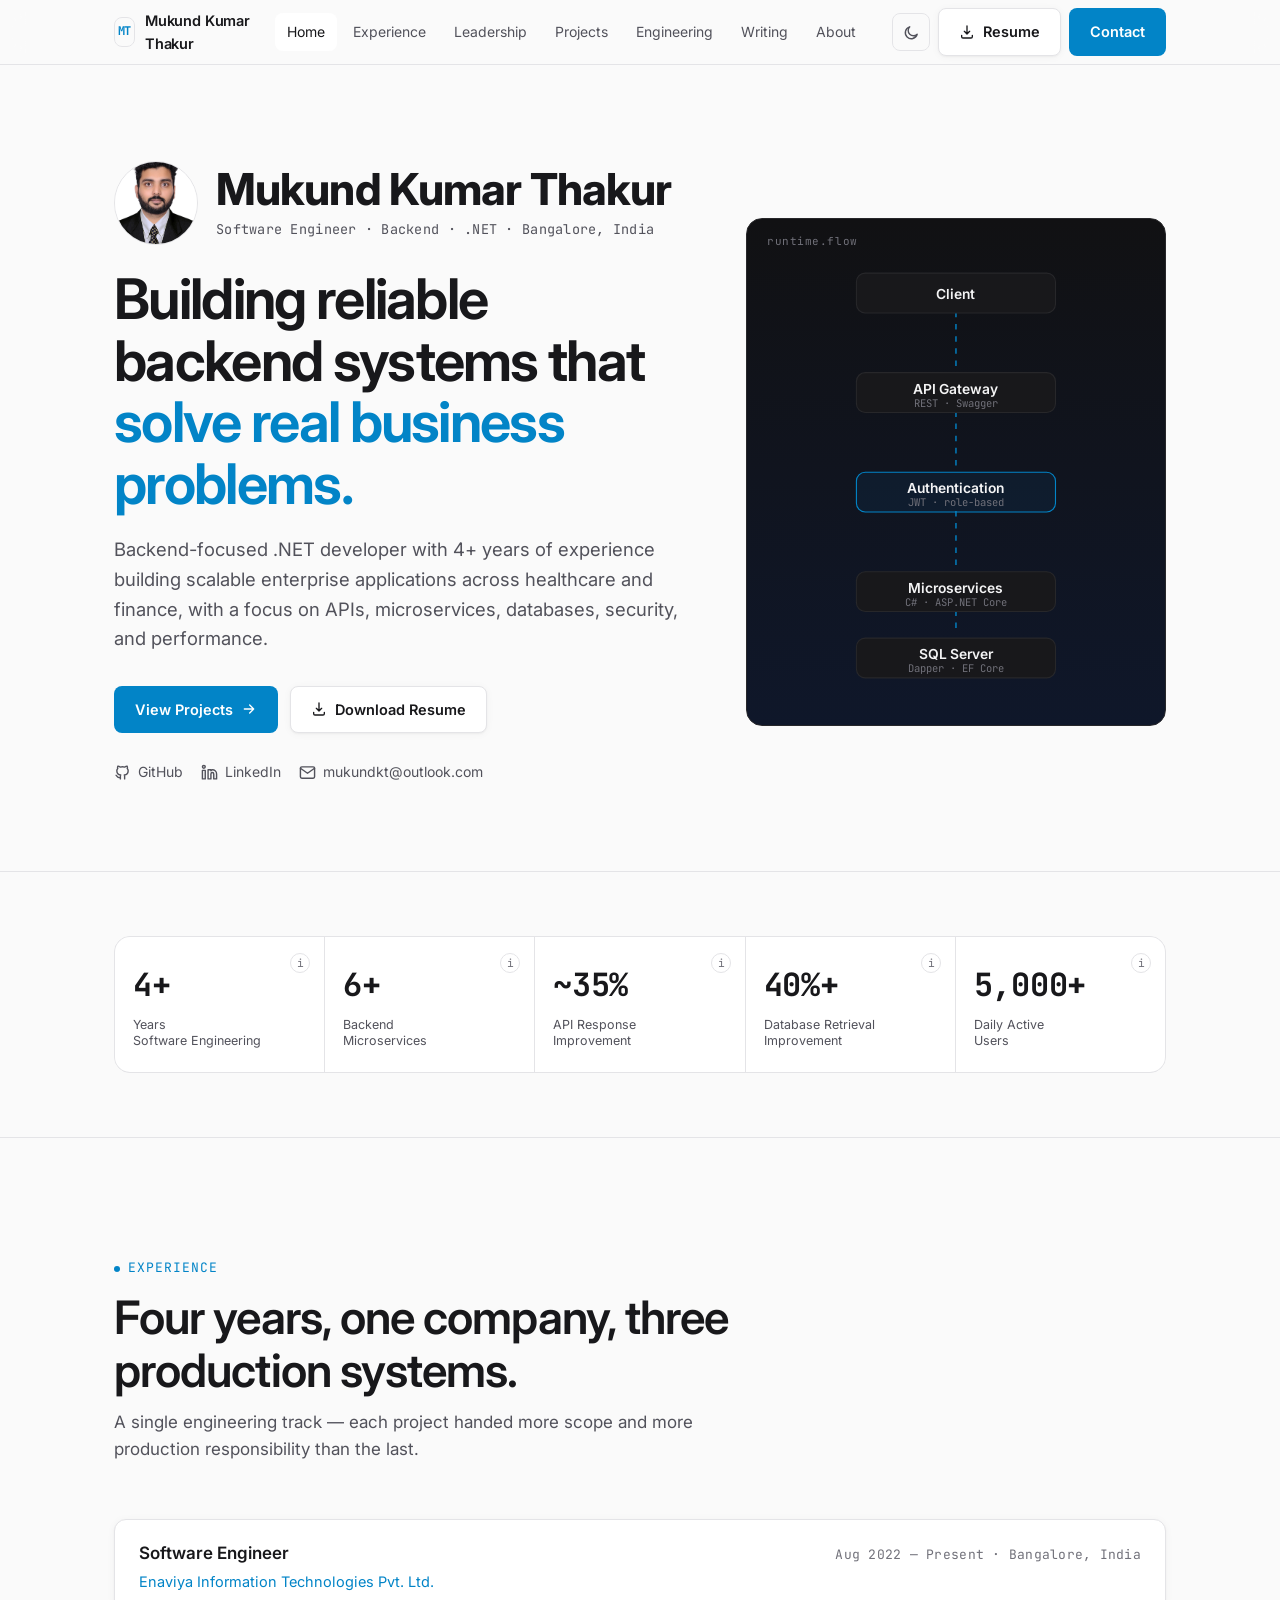
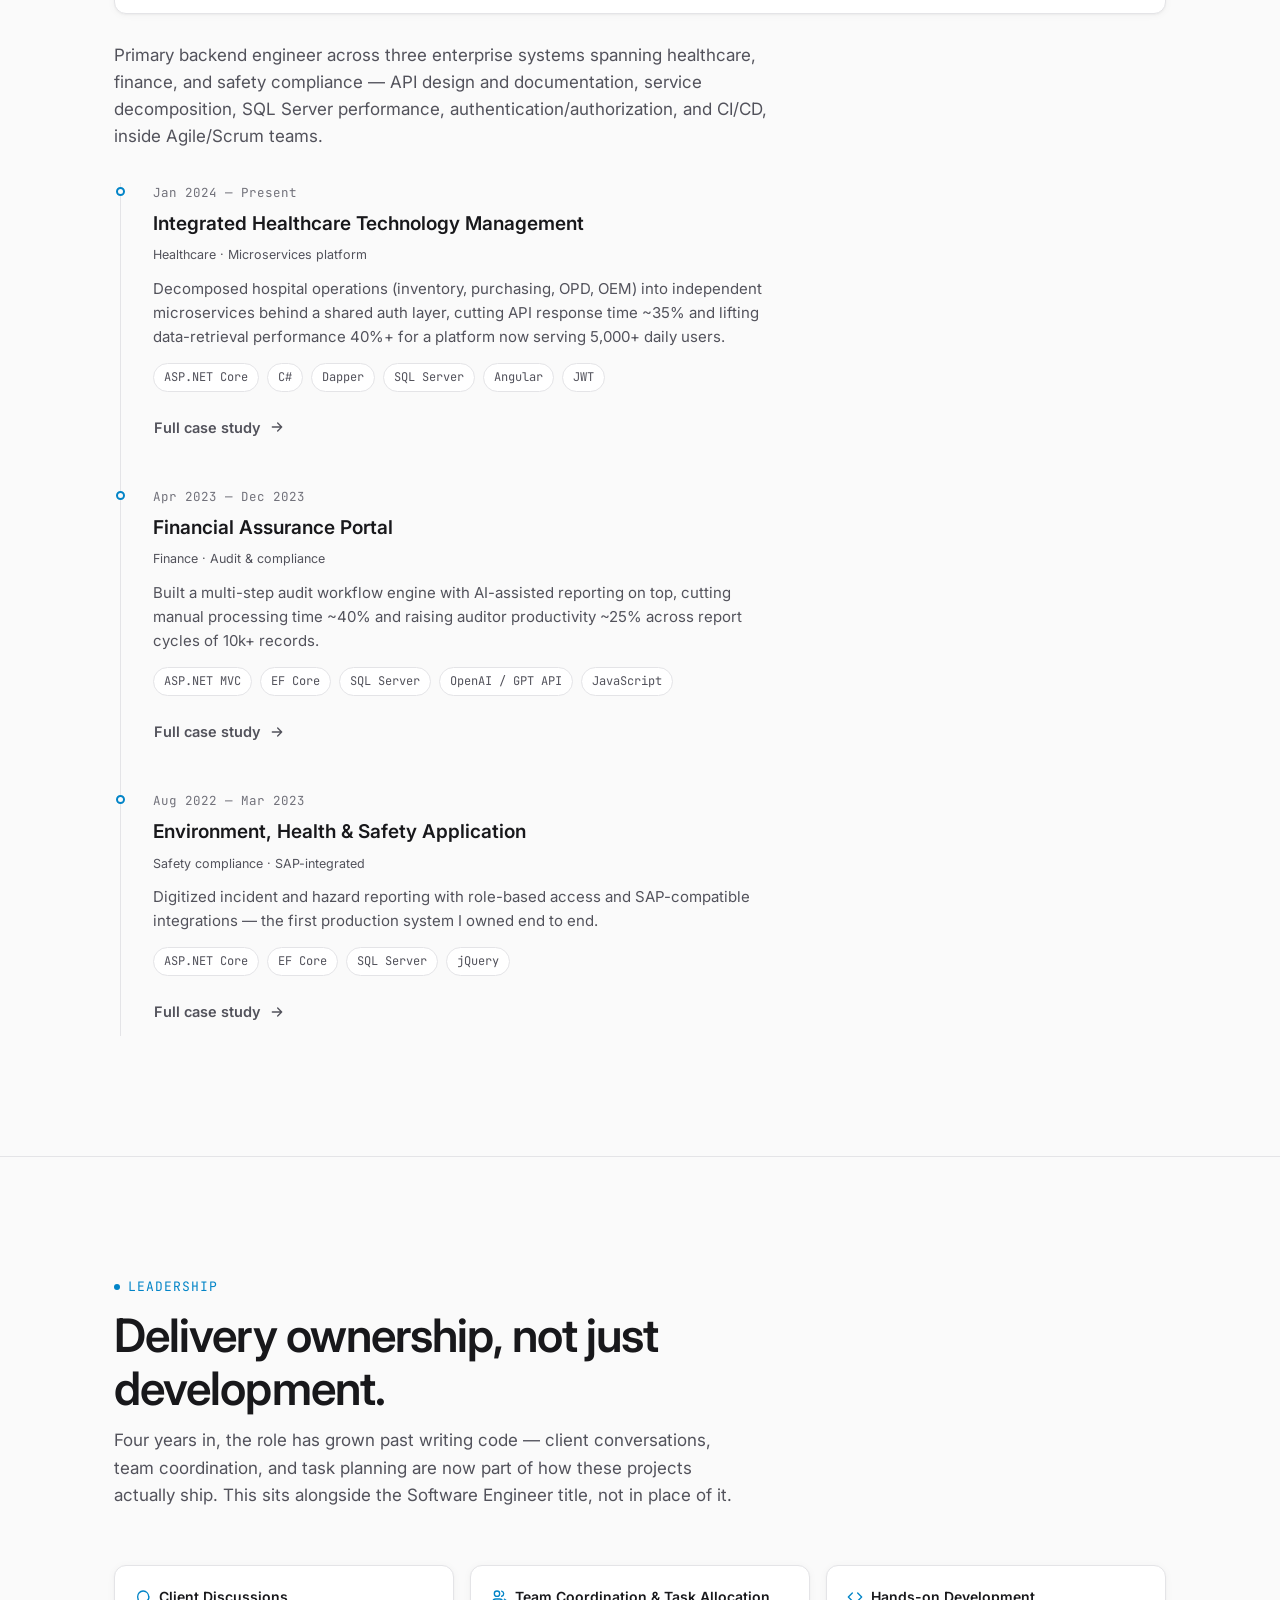
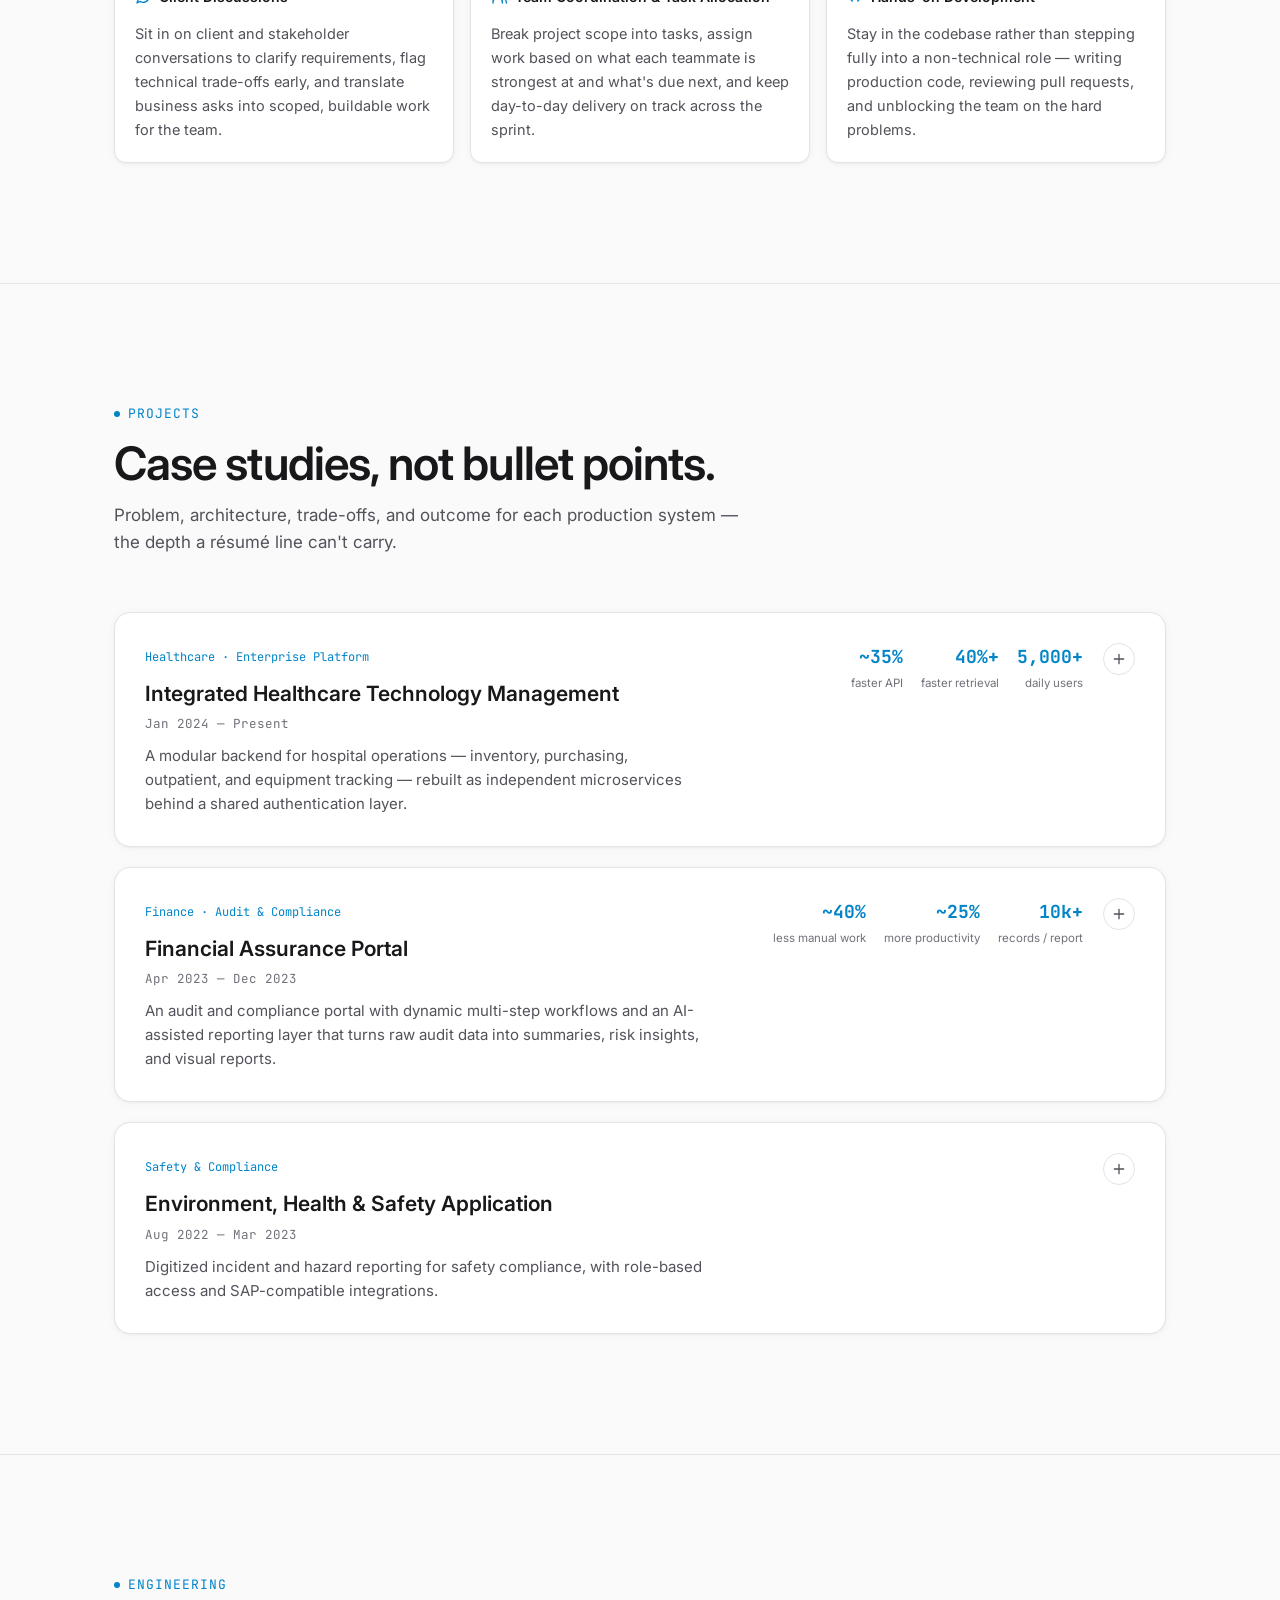
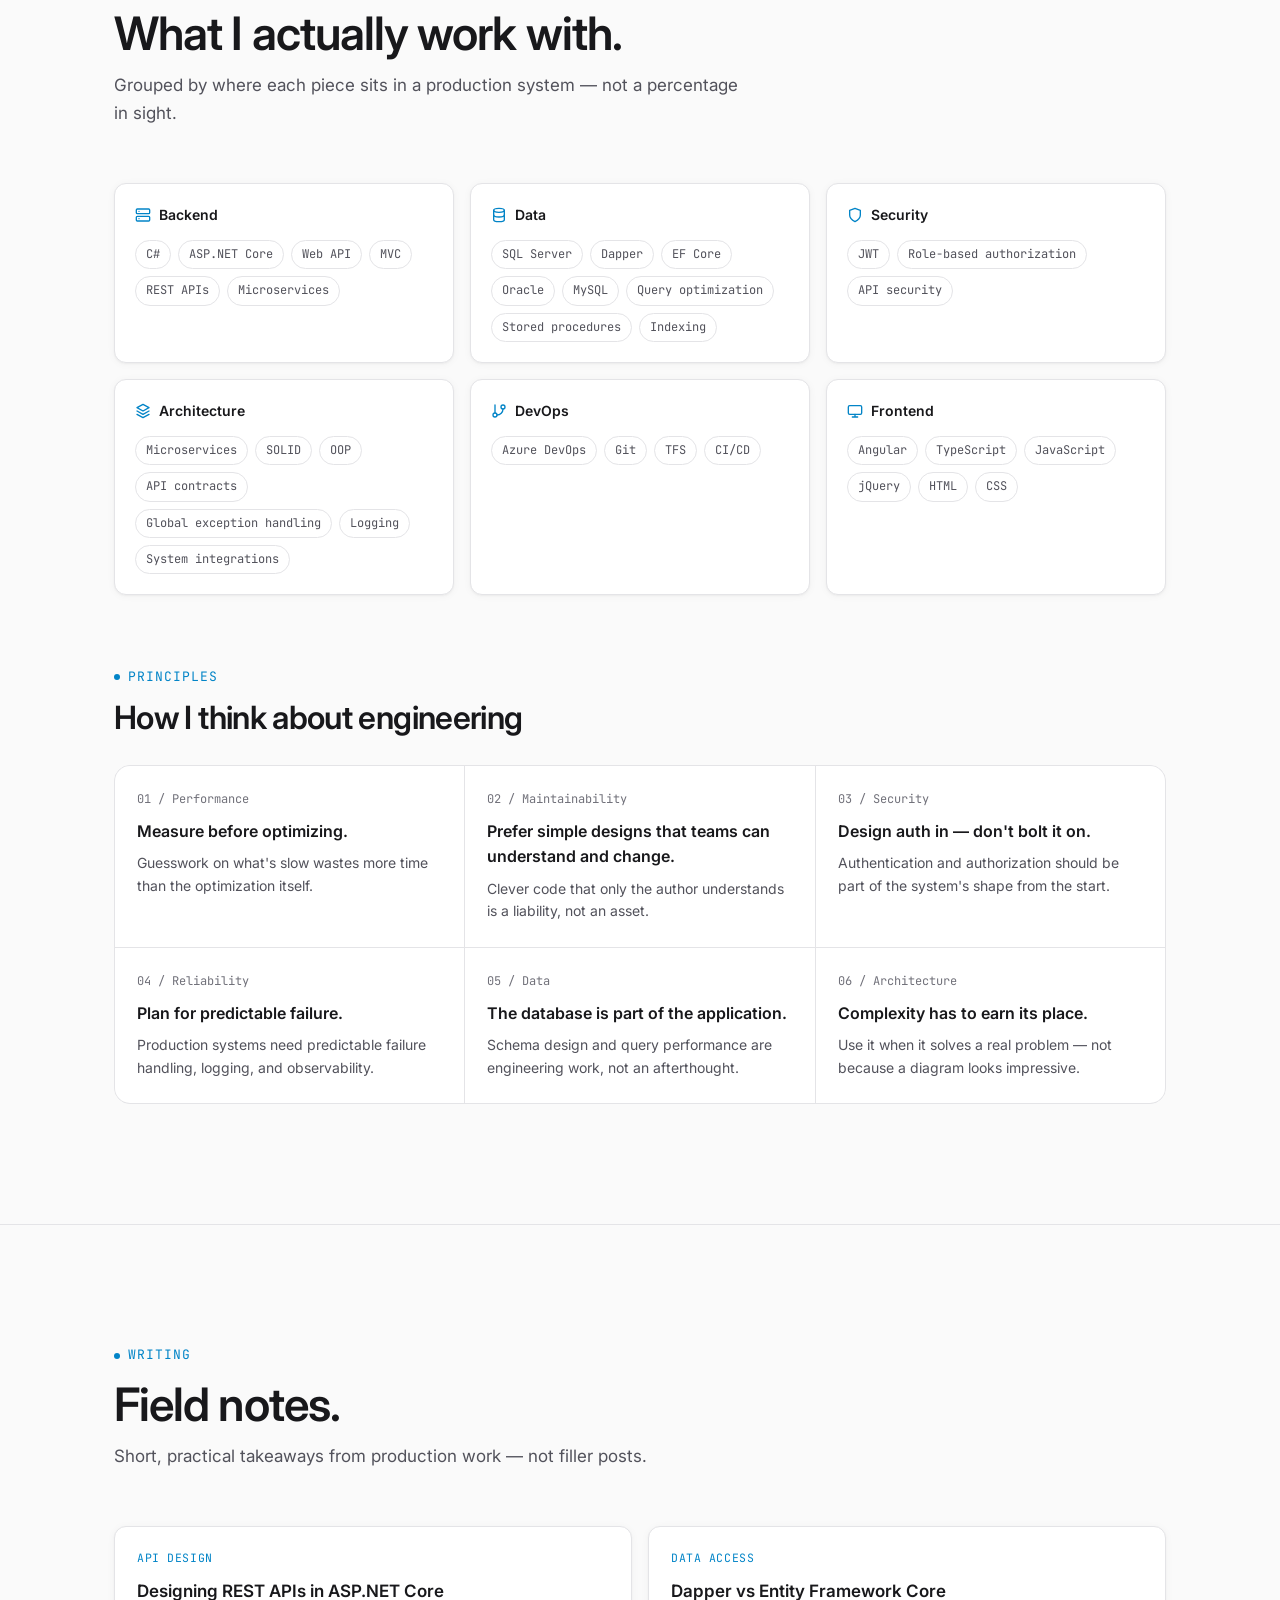
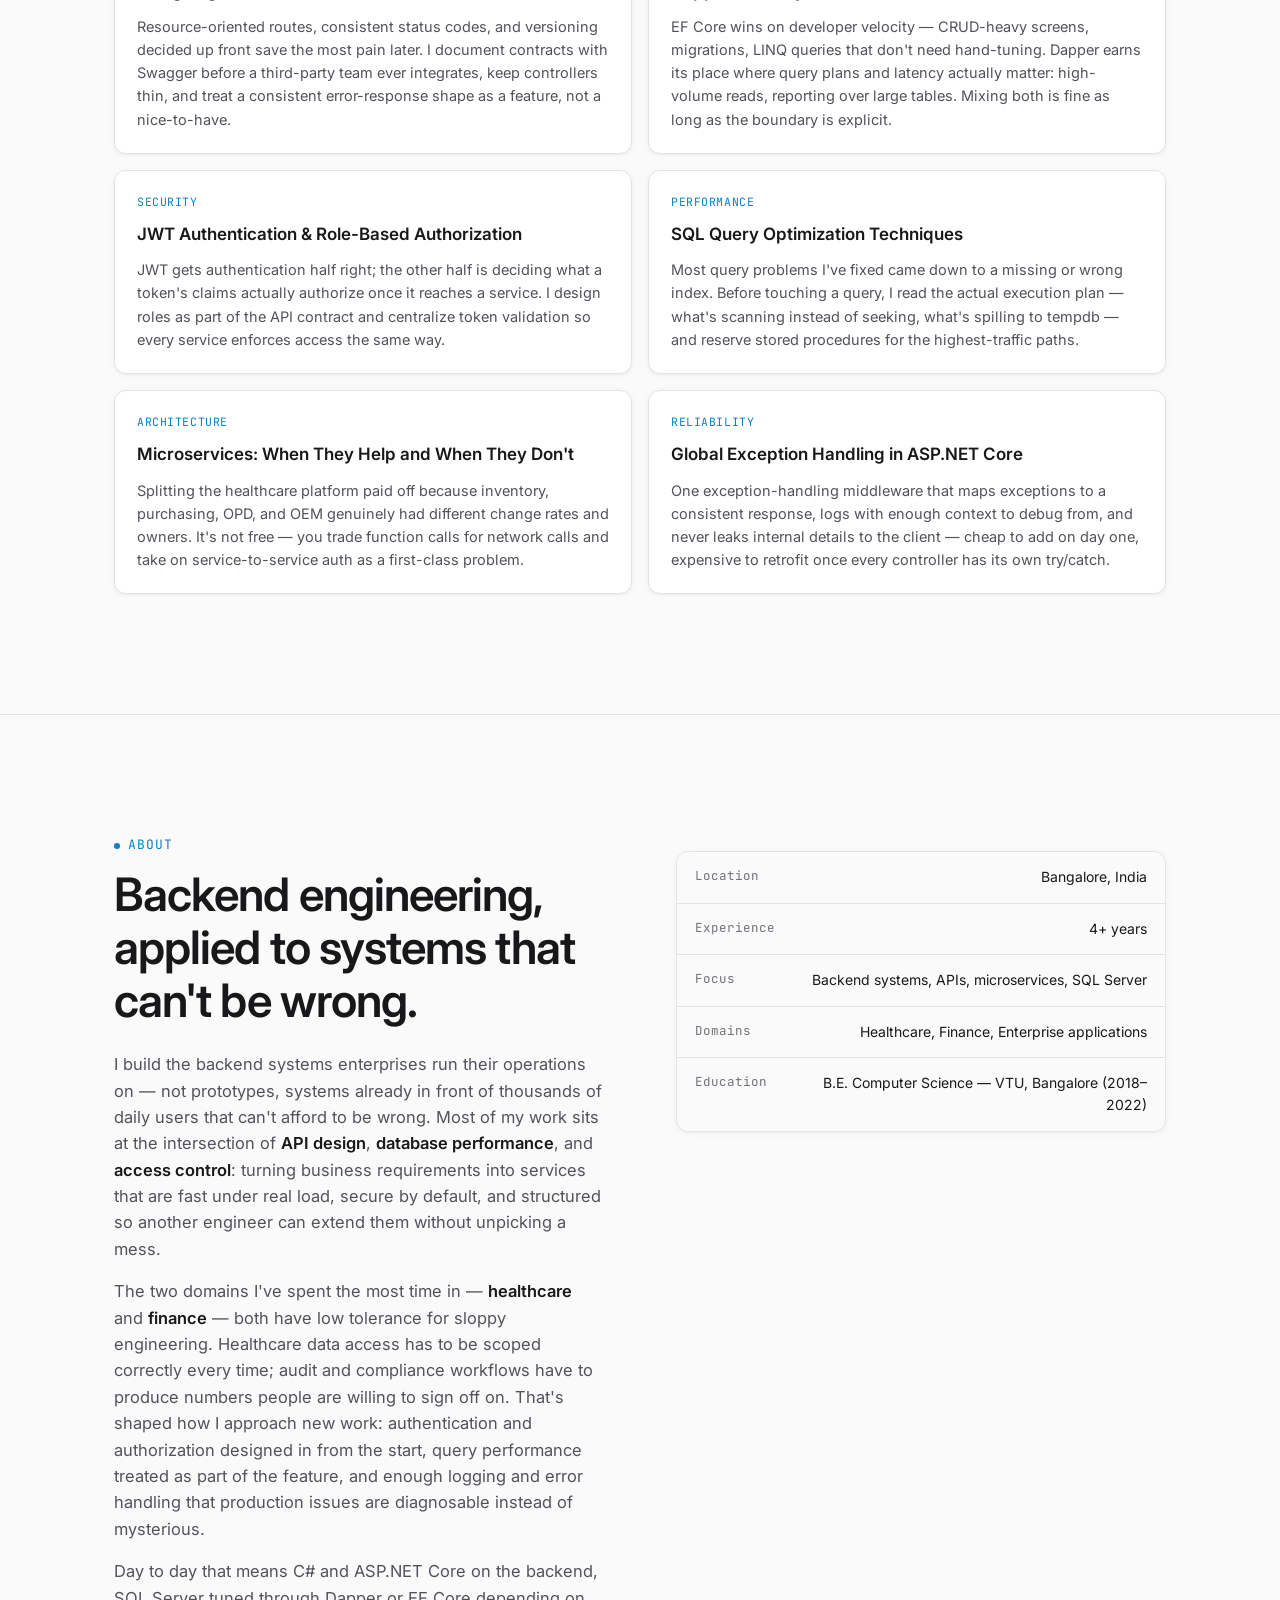
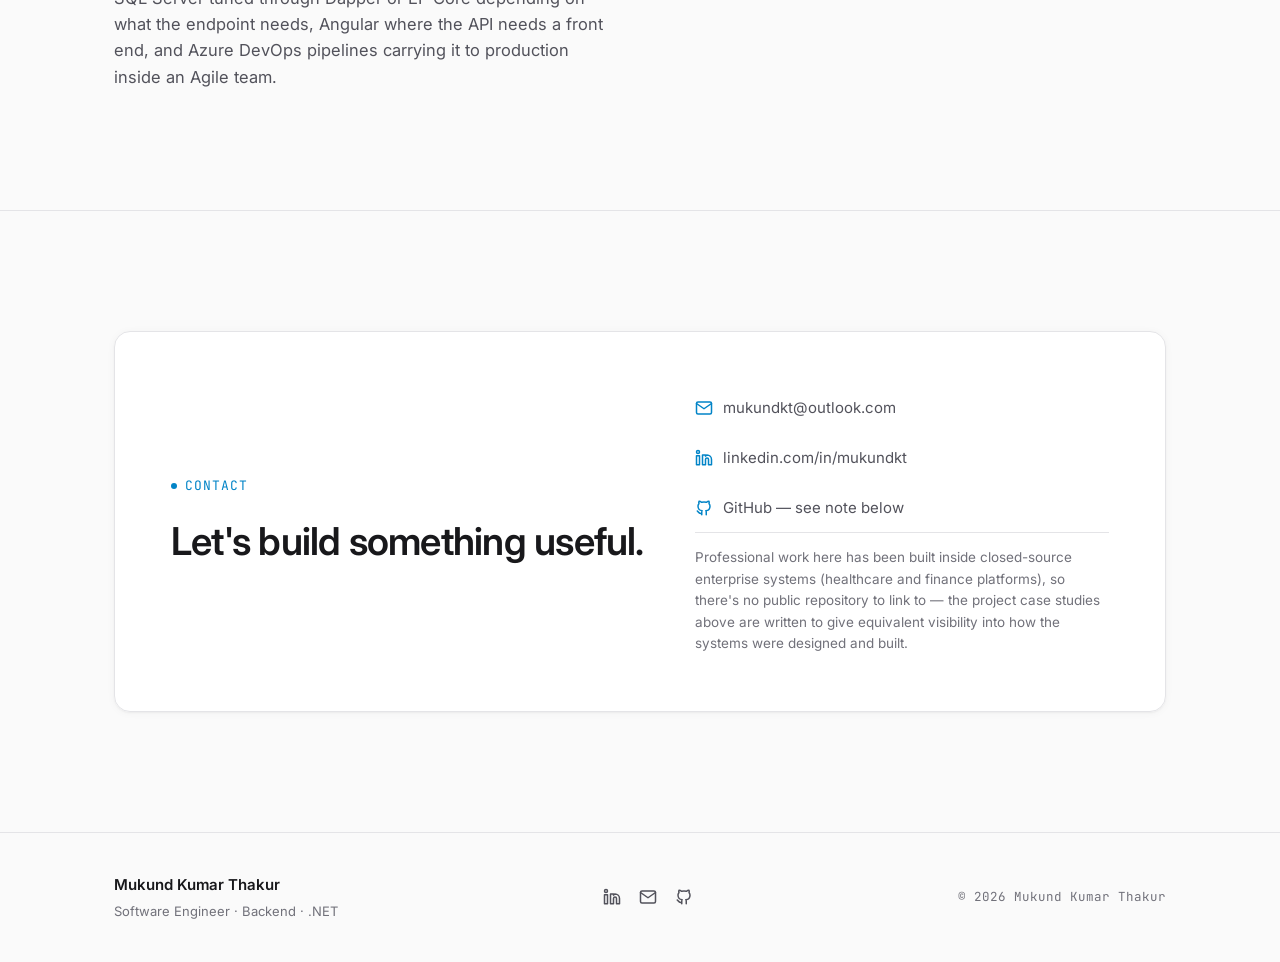
==== public/index.html @ 0037ad1d "Initial commit: Mukund Kumar Thakur portfolio site Single-page static site (Midnight Engineering dar" ====
<!doctype html>
<html lang="en">
<head>
<meta charset="UTF-8">
<meta name="viewport" content="width=device-width, initial-scale=1">
<script>
  (function () {
    try {
      var stored = localStorage.getItem('theme');
      var theme = stored || 'light';
      document.documentElement.setAttribute('data-theme', theme);
    } catch (e) {}
  })();
</script>
<title>Mukund Kumar Thakur | Software Engineer</title>
<meta name="description" content="Mukund Kumar Thakur — Software Engineer specializing in .NET, C#, ASP.NET Core, and microservices. 4+ years building backend systems, REST APIs, and SQL Server-backed platforms for healthcare and finance.">
<meta name="author" content="Mukund Kumar Thakur">
<link rel="canonical" href="https://mukundkt.dev/">

<!-- Open Graph -->
<meta property="og:type" content="website">
<meta property="og:title" content="Mukund Kumar Thakur | Software Engineer">
<meta property="og:description" content="Backend-focused .NET developer with 4+ years of experience building scalable enterprise applications across healthcare and finance — APIs, microservices, databases, security, performance.">
<meta property="og:url" content="https://mukundkt.dev/">
<meta property="og:site_name" content="Mukund Kumar Thakur">
<meta property="og:image" content="https://mukundkt.dev/mukund-photo.jpg">

<!-- Twitter -->
<meta name="twitter:card" content="summary">
<meta name="twitter:title" content="Mukund Kumar Thakur | Software Engineer">
<meta name="twitter:description" content="Backend-focused .NET developer — APIs, microservices, SQL Server, security, and performance for healthcare and finance platforms.">
<meta name="twitter:image" content="https://mukundkt.dev/mukund-photo.jpg">

<link rel="icon" type="image/svg+xml" href="favicon.svg">
<meta name="theme-color" content="#FAFAFA">

<link rel="preconnect" href="https://fonts.googleapis.com">
<link rel="preconnect" href="https://fonts.gstatic.com" crossorigin>
<link href="https://fonts.googleapis.com/css2?family=Inter:wght@400;500;600;650;700&family=JetBrains+Mono:wght@400;500;600;700&display=swap" rel="stylesheet">
<link rel="stylesheet" href="styles.css">
<noscript><style>.reveal { opacity: 1 !important; transform: none !important; }</style></noscript>

<script type="application/ld+json">
{
  "@context": "https://schema.org",
  "@type": "Person",
  "name": "Mukund Kumar Thakur",
  "jobTitle": "Software Engineer",
  "url": "https://mukundkt.dev/",
  "email": "mailto:mukundkt@outlook.com",
  "address": { "@type": "PostalAddress", "addressLocality": "Bangalore", "addressCountry": "IN" },
  "sameAs": ["https://www.linkedin.com/in/mukundkt/"],
  "knowsAbout": ["C#", "ASP.NET Core", "Microservices", "REST APIs", "SQL Server", "Angular"]
}
</script>
</head>
<body>

<a class="skip-link" href="#main">Skip to content</a>

<!-- Icon sprite -->
<svg width="0" height="0" style="position:absolute" aria-hidden="true">
  <defs>
    <symbol id="icon-mail" viewBox="0 0 24 24" fill="none" stroke="currentColor" stroke-width="2" stroke-linecap="round" stroke-linejoin="round">
      <rect x="2" y="4" width="20" height="16" rx="2"/><path d="m22 6-10 7L2 6"/>
    </symbol>
    <symbol id="icon-linkedin" viewBox="0 0 24 24" fill="none" stroke="currentColor" stroke-width="2" stroke-linecap="round" stroke-linejoin="round">
      <path d="M16 8a6 6 0 0 1 6 6v7h-4v-7a2 2 0 0 0-4 0v7h-4V8h4v1.5A5.98 5.98 0 0 1 16 8Z"/>
      <rect x="2" y="9" width="4" height="12"/><circle cx="4" cy="4" r="2"/>
    </symbol>
    <symbol id="icon-github" viewBox="0 0 24 24" fill="none" stroke="currentColor" stroke-width="2" stroke-linecap="round" stroke-linejoin="round">
      <path d="M9 19c-4.3 1.4-4.3-2.5-6-3m12 5v-3.5c0-1 .1-1.4-.5-2 2.8-.3 5.5-1.4 5.5-6a4.6 4.6 0 0 0-1.3-3.2 4.2 4.2 0 0 0-.1-3.2s-1.1-.3-3.5 1.3a12.3 12.3 0 0 0-6.2 0C6.5 2.8 5.4 3.1 5.4 3.1a4.2 4.2 0 0 0-.1 3.2A4.6 4.6 0 0 0 4 9.5c0 4.6 2.7 5.7 5.5 6-.6.6-.6 1.2-.5 2V21"/>
    </symbol>
    <symbol id="icon-download" viewBox="0 0 24 24" fill="none" stroke="currentColor" stroke-width="2" stroke-linecap="round" stroke-linejoin="round">
      <path d="M12 3v12m0 0 4-4m-4 4-4-4M4 17v2a2 2 0 0 0 2 2h12a2 2 0 0 0 2-2v-2"/>
    </symbol>
    <symbol id="icon-arrow-right" viewBox="0 0 24 24" fill="none" stroke="currentColor" stroke-width="2" stroke-linecap="round" stroke-linejoin="round">
      <path d="M5 12h14m-6-6 6 6-6 6"/>
    </symbol>
    <symbol id="icon-menu" viewBox="0 0 24 24" fill="none" stroke="currentColor" stroke-width="2" stroke-linecap="round" stroke-linejoin="round">
      <path d="M4 7h16M4 12h16M4 17h16"/>
    </symbol>
    <symbol id="icon-close" viewBox="0 0 24 24" fill="none" stroke="currentColor" stroke-width="2" stroke-linecap="round" stroke-linejoin="round">
      <path d="M18 6 6 18M6 6l12 12"/>
    </symbol>
    <symbol id="icon-plus" viewBox="0 0 24 24" fill="none" stroke="currentColor" stroke-width="2" stroke-linecap="round" stroke-linejoin="round">
      <path d="M12 5v14M5 12h14"/>
    </symbol>
    <symbol id="icon-server" viewBox="0 0 24 24" fill="none" stroke="currentColor" stroke-width="2" stroke-linecap="round" stroke-linejoin="round">
      <rect x="2" y="3" width="20" height="7" rx="1.5"/><rect x="2" y="14" width="20" height="7" rx="1.5"/>
      <path d="M6 6.5h.01M6 17.5h.01"/>
    </symbol>
    <symbol id="icon-database" viewBox="0 0 24 24" fill="none" stroke="currentColor" stroke-width="2" stroke-linecap="round" stroke-linejoin="round">
      <ellipse cx="12" cy="5" rx="8" ry="3"/><path d="M4 5v14c0 1.7 3.6 3 8 3s8-1.3 8-3V5"/><path d="M4 12c0 1.7 3.6 3 8 3s8-1.3 8-3"/>
    </symbol>
    <symbol id="icon-shield" viewBox="0 0 24 24" fill="none" stroke="currentColor" stroke-width="2" stroke-linecap="round" stroke-linejoin="round">
      <path d="M12 22s8-4 8-10V5l-8-3-8 3v7c0 6 8 10 8 10Z"/>
    </symbol>
    <symbol id="icon-layers" viewBox="0 0 24 24" fill="none" stroke="currentColor" stroke-width="2" stroke-linecap="round" stroke-linejoin="round">
      <path d="m12 2 9 5-9 5-9-5 9-5Z"/><path d="m3 12 9 5 9-5"/><path d="m3 17 9 5 9-5"/>
    </symbol>
    <symbol id="icon-git-branch" viewBox="0 0 24 24" fill="none" stroke="currentColor" stroke-width="2" stroke-linecap="round" stroke-linejoin="round">
      <line x1="6" y1="3" x2="6" y2="15"/><circle cx="18" cy="6" r="3"/><circle cx="6" cy="18" r="3"/>
      <path d="M18 9a9 9 0 0 1-9 9"/>
    </symbol>
    <symbol id="icon-monitor" viewBox="0 0 24 24" fill="none" stroke="currentColor" stroke-width="2" stroke-linecap="round" stroke-linejoin="round">
      <rect x="2" y="4" width="20" height="13" rx="2"/><path d="M8 21h8M12 17v4"/>
    </symbol>
    <symbol id="icon-users" viewBox="0 0 24 24" fill="none" stroke="currentColor" stroke-width="2" stroke-linecap="round" stroke-linejoin="round">
      <path d="M17 21v-2a4 4 0 0 0-4-4H7a4 4 0 0 0-4 4v2"/><circle cx="9" cy="7" r="4"/>
      <path d="M23 21v-2a4 4 0 0 0-3-3.87M16 3.13a4 4 0 0 1 0 7.75"/>
    </symbol>
    <symbol id="icon-message" viewBox="0 0 24 24" fill="none" stroke="currentColor" stroke-width="2" stroke-linecap="round" stroke-linejoin="round">
      <path d="M21 11.5a8.38 8.38 0 0 1-4.5 7.4 8.5 8.5 0 0 1-8.9-.3L3 21l1.9-5.7a8.38 8.38 0 0 1-.9-3.8 8.5 8.5 0 0 1 8-8.5h.5a8.48 8.48 0 0 1 8 8v.5Z"/>
    </symbol>
    <symbol id="icon-code" viewBox="0 0 24 24" fill="none" stroke="currentColor" stroke-width="2" stroke-linecap="round" stroke-linejoin="round">
      <polyline points="16 18 22 12 16 6"/><polyline points="8 6 2 12 8 18"/>
    </symbol>
    <symbol id="icon-sun" viewBox="0 0 24 24" fill="none" stroke="currentColor" stroke-width="2" stroke-linecap="round" stroke-linejoin="round">
      <circle cx="12" cy="12" r="4"/>
      <path d="M12 2v2M12 20v2M4.93 4.93l1.41 1.41M17.66 17.66l1.41 1.41M2 12h2M20 12h2M4.93 19.07l1.41-1.41M17.66 6.34l1.41-1.41"/>
    </symbol>
    <symbol id="icon-moon" viewBox="0 0 24 24" fill="none" stroke="currentColor" stroke-width="2" stroke-linecap="round" stroke-linejoin="round">
      <path d="M20 14.5A8.5 8.5 0 1 1 9.5 4a7 7 0 0 0 10.5 10.5Z"/>
    </symbol>
  </defs>
</svg>

<header class="nav">
  <div class="nav-inner">
    <a class="brand" href="#home" aria-label="Mukund Kumar Thakur — home">
      <span class="brand-mark" aria-hidden="true">MT</span>
      <span class="brand-name">Mukund Kumar Thakur</span>
    </a>
    <nav class="nav-links" aria-label="Primary">
      <a href="#home">Home</a>
      <a href="#experience">Experience</a>
      <a href="#leadership">Leadership</a>
      <a href="#projects">Projects</a>
      <a href="#engineering">Engineering</a>
      <a href="#writing">Writing</a>
      <a href="#about">About</a>
    </nav>
    <div class="nav-right">
      <button class="theme-toggle" id="theme-toggle" aria-label="Switch to light theme">
        <svg width="17" height="17" aria-hidden="true" class="icon-sun"><use href="#icon-sun"/></svg>
        <svg width="17" height="17" aria-hidden="true" class="icon-moon"><use href="#icon-moon"/></svg>
      </button>
      <a class="btn btn-secondary" href="Mukund_Kumar_Thakur_Resume.pdf" download>
        <svg width="16" height="16" aria-hidden="true"><use href="#icon-download"/></svg>
        <span>Resume</span>
      </a>
      <a class="btn btn-primary" href="#contact">
        <span>Contact</span>
      </a>
      <button class="nav-toggle" id="nav-toggle" aria-label="Open menu" aria-expanded="false" aria-controls="mobile-menu">
        <svg width="20" height="20" aria-hidden="true"><use href="#icon-menu"/></svg>
      </button>
    </div>
  </div>
</header>

<div class="mobile-menu" id="mobile-menu">
  <ul>
    <li><a href="#home">Home</a></li>
    <li><a href="#experience">Experience</a></li>
    <li><a href="#leadership">Leadership</a></li>
    <li><a href="#projects">Projects</a></li>
    <li><a href="#engineering">Engineering</a></li>
    <li><a href="#writing">Writing</a></li>
    <li><a href="#about">About</a></li>
    <li><a href="#contact">Contact</a></li>
  </ul>
  <div class="nav-right">
    <button class="theme-toggle theme-toggle-mobile" id="theme-toggle-mobile" aria-label="Switch to light theme">
      <svg width="17" height="17" aria-hidden="true" class="icon-sun"><use href="#icon-sun"/></svg>
      <svg width="17" height="17" aria-hidden="true" class="icon-moon"><use href="#icon-moon"/></svg>
      <span class="theme-toggle-label">Light mode</span>
    </button>
    <a class="btn btn-secondary" href="Mukund_Kumar_Thakur_Resume.pdf" download>
      <svg width="16" height="16" aria-hidden="true"><use href="#icon-download"/></svg>
      <span>Download Resume</span>
    </a>
  </div>
</div>

<main id="main">

  <!-- ============================= HOME / HERO ============================= -->
  <section id="home" class="hero" aria-labelledby="hero-heading">
    <div class="container hero-grid">
      <div class="hero-copy reveal">
        <div class="hero-identity">
          <img class="hero-avatar" src="mukund-photo.jpg" alt="Portrait of Mukund Kumar Thakur" width="84" height="84">
          <div>
            <p class="hero-name">Mukund Kumar Thakur</p>
            <p class="hero-role text-mono">Software Engineer · Backend · .NET · Bangalore, India</p>
          </div>
        </div>
        <h1 id="hero-heading">Building reliable backend systems that <span class="accent-text">solve real business problems.</span></h1>
        <p class="hero-sub">Backend-focused .NET developer with 4+ years of experience building scalable enterprise applications across healthcare and finance, with a focus on APIs, microservices, databases, security, and performance.</p>
        <div class="hero-cta">
          <a class="btn btn-primary" href="#projects">
            <span>View Projects</span>
            <svg width="16" height="16" aria-hidden="true"><use href="#icon-arrow-right"/></svg>
          </a>
          <a class="btn btn-secondary" href="Mukund_Kumar_Thakur_Resume.pdf" download>
            <svg width="16" height="16" aria-hidden="true"><use href="#icon-download"/></svg>
            <span>Download Resume</span>
          </a>
        </div>
        <div class="hero-meta">
          <a href="#contact" title="Professional work is closed-source — see the Contact section">
            <svg aria-hidden="true"><use href="#icon-github"/></svg> GitHub
          </a>
          <a href="https://www.linkedin.com/in/mukundkt/" target="_blank" rel="noopener noreferrer">
            <svg aria-hidden="true"><use href="#icon-linkedin"/></svg> LinkedIn
          </a>
          <a href="mailto:mukundkt@outlook.com">
            <svg aria-hidden="true"><use href="#icon-mail"/></svg> mukundkt@outlook.com
          </a>
        </div>
      </div>

      <div class="hero-visual reveal">
        <svg class="diagram" viewBox="0 0 320 400" xmlns="http://www.w3.org/2000/svg" role="img" aria-label="Diagram: Client connects through an API Gateway, then Authentication, into Microservices, backed by SQL Server">
          <line class="flow-line animated" x1="160" y1="55" x2="160" y2="105"/>
          <line class="flow-line animated" x1="160" y1="145" x2="160" y2="195"/>
          <line class="flow-line animated" x1="160" y1="235" x2="160" y2="285"/>
          <line class="flow-line animated" x1="160" y1="325" x2="160" y2="345"/>

          <rect class="node-rect" x="70" y="20" width="180" height="36" rx="8"/>
          <text class="node-label" x="160" y="43">Client</text>

          <rect class="node-rect" x="70" y="110" width="180" height="36" rx="8"/>
          <text class="node-label" x="160" y="129">API Gateway</text>
          <text class="node-sublabel" x="160" y="141">REST · Swagger</text>

          <rect class="node-rect accent-node" x="70" y="200" width="180" height="36" rx="8"/>
          <text class="node-label" x="160" y="219">Authentication</text>
          <text class="node-sublabel" x="160" y="231">JWT · role-based</text>

          <rect class="node-rect" x="70" y="290" width="180" height="36" rx="8"/>
          <text class="node-label" x="160" y="309">Microservices</text>
          <text class="node-sublabel" x="160" y="321">C# · ASP.NET Core</text>

          <rect class="node-rect" x="70" y="350" width="180" height="36" rx="8"/>
          <text class="node-label" x="160" y="369">SQL Server</text>
          <text class="node-sublabel" x="160" y="381">Dapper · EF Core</text>
        </svg>
      </div>
    </div>
  </section>

  <!-- ============================= SNAPSHOT ============================= -->
  <section class="snapshot" aria-label="Engineering snapshot">
    <div class="container reveal">
      <div class="snapshot-grid">

        <div class="metric-card">
          <button class="metric-info-btn" aria-expanded="false" aria-controls="detail-years">i</button>
          <div class="metric-value">4+</div>
          <div class="metric-label">Years<br>Software Engineering</div>
          <div class="metric-detail" id="detail-years">Since August 2022 at Enaviya Information Technologies, across three production systems in healthcare, finance, and safety-compliance.</div>
        </div>

        <div class="metric-card">
          <button class="metric-info-btn" aria-expanded="false" aria-controls="detail-services">i</button>
          <div class="metric-value">6+</div>
          <div class="metric-label">Backend<br>Microservices</div>
          <div class="metric-detail" id="detail-services">Inventory, Purchase, OPD, OEM, and supporting services on the healthcare platform — built on ASP.NET Core and C#.</div>
        </div>

        <div class="metric-card">
          <button class="metric-info-btn" aria-expanded="false" aria-controls="detail-api">i</button>
          <div class="metric-value">~35%</div>
          <div class="metric-label">API Response<br>Improvement</div>
          <div class="metric-detail" id="detail-api">From SOLID-driven microservice decomposition on the healthcare platform's highest-traffic endpoints.</div>
        </div>

        <div class="metric-card">
          <button class="metric-info-btn" aria-expanded="false" aria-controls="detail-db">i</button>
          <div class="metric-value">40%+</div>
          <div class="metric-label">Database Retrieval<br>Improvement</div>
          <div class="metric-detail" id="detail-db">Query and stored-procedure optimization via Dapper on high-volume transactional tables.</div>
        </div>

        <div class="metric-card">
          <button class="metric-info-btn" aria-expanded="false" aria-controls="detail-dau">i</button>
          <div class="metric-value">5,000+</div>
          <div class="metric-label">Daily Active<br>Users</div>
          <div class="metric-detail" id="detail-dau">Clinical and administrative users on the healthcare platform's Angular front end.</div>
        </div>

      </div>
    </div>
  </section>

  <!-- ============================= EXPERIENCE ============================= -->
  <section id="experience" aria-labelledby="experience-heading">
    <div class="container">
      <div class="section-head reveal">
        <p class="eyebrow">Experience</p>
        <h2 class="section-title" id="experience-heading">Four years, one company, three production systems.</h2>
        <p class="section-desc">A single engineering track — each project handed more scope and more production responsibility than the last.</p>
      </div>

      <div class="timeline-header reveal">
        <div>
          <div class="role">Software Engineer</div>
          <div class="company">Enaviya Information Technologies Pvt. Ltd.</div>
        </div>
        <div class="text-mono">Aug 2022 — Present · Bangalore, India</div>
      </div>

      <p class="section-desc reveal" style="margin-bottom:32px;">Primary backend engineer across three enterprise systems spanning healthcare, finance, and safety compliance — API design and documentation, service decomposition, SQL Server performance, authentication/authorization, and CI/CD, inside Agile/Scrum teams.</p>

      <div class="timeline">
        <div class="timeline-item reveal">
          <div class="timeline-period">Jan 2024 — Present</div>
          <h3>Integrated Healthcare Technology Management</h3>
          <span class="timeline-domain">Healthcare · Microservices platform</span>
          <p class="timeline-summary">Decomposed hospital operations (inventory, purchasing, OPD, OEM) into independent microservices behind a shared auth layer, cutting API response time ~35% and lifting data-retrieval performance 40%+ for a platform now serving 5,000+ daily users.</p>
          <div class="timeline-tech">
            <span class="badge">ASP.NET Core</span><span class="badge">C#</span><span class="badge">Dapper</span>
            <span class="badge">SQL Server</span><span class="badge">Angular</span><span class="badge">JWT</span>
          </div>
          <a class="btn btn-ghost" href="#project-healthcare" style="padding-left:0;margin-top:12px;">
            Full case study <svg width="14" height="14" aria-hidden="true"><use href="#icon-arrow-right"/></svg>
          </a>
        </div>

        <div class="timeline-item reveal">
          <div class="timeline-period">Apr 2023 — Dec 2023</div>
          <h3>Financial Assurance Portal</h3>
          <span class="timeline-domain">Finance · Audit &amp; compliance</span>
          <p class="timeline-summary">Built a multi-step audit workflow engine with AI-assisted reporting on top, cutting manual processing time ~40% and raising auditor productivity ~25% across report cycles of 10k+ records.</p>
          <div class="timeline-tech">
            <span class="badge">ASP.NET MVC</span><span class="badge">EF Core</span><span class="badge">SQL Server</span>
            <span class="badge">OpenAI / GPT API</span><span class="badge">JavaScript</span>
          </div>
          <a class="btn btn-ghost" href="#project-financial" style="padding-left:0;margin-top:12px;">
            Full case study <svg width="14" height="14" aria-hidden="true"><use href="#icon-arrow-right"/></svg>
          </a>
        </div>

        <div class="timeline-item reveal">
          <div class="timeline-period">Aug 2022 — Mar 2023</div>
          <h3>Environment, Health &amp; Safety Application</h3>
          <span class="timeline-domain">Safety compliance · SAP-integrated</span>
          <p class="timeline-summary">Digitized incident and hazard reporting with role-based access and SAP-compatible integrations — the first production system I owned end to end.</p>
          <div class="timeline-tech">
            <span class="badge">ASP.NET Core</span><span class="badge">EF Core</span><span class="badge">SQL Server</span><span class="badge">jQuery</span>
          </div>
          <a class="btn btn-ghost" href="#project-ehs" style="padding-left:0;margin-top:12px;">
            Full case study <svg width="14" height="14" aria-hidden="true"><use href="#icon-arrow-right"/></svg>
          </a>
        </div>
      </div>
    </div>
  </section>

  <!-- ============================= LEADERSHIP ============================= -->
  <section id="leadership" aria-labelledby="leadership-heading">
    <div class="container">
      <div class="section-head reveal">
        <p class="eyebrow">Leadership</p>
        <h2 class="section-title" id="leadership-heading">Delivery ownership, not just development.</h2>
        <p class="section-desc">Four years in, the role has grown past writing code — client conversations, team coordination, and task planning are now part of how these projects actually ship. This sits alongside the Software Engineer title, not in place of it.</p>
      </div>

      <div class="tech-grid reveal">
        <div class="tech-card">
          <h3><svg aria-hidden="true"><use href="#icon-message"/></svg> Client Discussions</h3>
          <p class="leadership-copy">Sit in on client and stakeholder conversations to clarify requirements, flag technical trade-offs early, and translate business asks into scoped, buildable work for the team.</p>
        </div>
        <div class="tech-card">
          <h3><svg aria-hidden="true"><use href="#icon-users"/></svg> Team Coordination &amp; Task Allocation</h3>
          <p class="leadership-copy">Break project scope into tasks, assign work based on what each teammate is strongest at and what's due next, and keep day-to-day delivery on track across the sprint.</p>
        </div>
        <div class="tech-card">
          <h3><svg aria-hidden="true"><use href="#icon-code"/></svg> Hands-on Development</h3>
          <p class="leadership-copy">Stay in the codebase rather than stepping fully into a non-technical role — writing production code, reviewing pull requests, and unblocking the team on the hard problems.</p>
        </div>
      </div>
    </div>
  </section>

  <!-- ============================= PROJECTS ============================= -->
  <section id="projects" aria-labelledby="projects-heading">
    <div class="container">
      <div class="section-head reveal">
        <p class="eyebrow">Projects</p>
        <h2 class="section-title" id="projects-heading">Case studies, not bullet points.</h2>
        <p class="section-desc">Problem, architecture, trade-offs, and outcome for each production system — the depth a résumé line can't carry.</p>
      </div>

      <div class="projects-list reveal">

        <!-- HEALTHCARE -->
        <article class="project-card" id="project-healthcare">
          <details>
            <summary class="project-summary">
              <div class="project-summary-main">
                <span class="project-tag">Healthcare · Enterprise Platform</span>
                <h3>Integrated Healthcare Technology Management</h3>
                <div class="project-period">Jan 2024 — Present</div>
                <p class="project-blurb">A modular backend for hospital operations — inventory, purchasing, outpatient, and equipment tracking — rebuilt as independent microservices behind a shared authentication layer.</p>
              </div>
              <div class="project-metrics">
                <div class="project-metric"><div class="val">~35%</div><div class="lbl">faster API</div></div>
                <div class="project-metric"><div class="val">40%+</div><div class="lbl">faster retrieval</div></div>
                <div class="project-metric"><div class="val">5,000+</div><div class="lbl">daily users</div></div>
              </div>
              <span class="project-toggle" aria-hidden="true"><svg width="16" height="16"><use href="#icon-plus"/></svg></span>
            </summary>

            <div class="project-body">
              <div class="case-study">
                <div class="case-block">
                  <h4>Problem</h4>
                  <p>Inventory, procurement, OPD scheduling, and equipment (OEM) tracking ran as tightly coupled modules — slow under load and hard to change independently as usage scaled.</p>
                </div>
                <div class="case-block">
                  <h4>Context</h4>
                  <p>A production hospital-technology platform used daily by clinical and administrative staff, where every endpoint needs enforced authentication and integration touchpoints need clear, documented contracts.</p>
                </div>
                <div class="case-block">
                  <h4>Architecture</h4>
                  <p>6+ independent microservices (Inventory, Purchase, OPD, OEM, and supporting services) on ASP.NET Core and C#, each with its own Dapper-based data-access boundary, sitting behind a shared JWT authentication/authorization layer and consumed by an Angular 13+ front end. APIs documented and versioned with Swagger.</p>
                </div>
                <div class="case-block">
                  <h4>Implementation</h4>
                  <p>I designed the services' domain logic and API contracts applying SOLID principles, implemented JWT authentication and role-based authorization across services, wrote and optimized the SQL Server queries and stored procedures behind the highest-traffic endpoints, and built the Angular components consuming these APIs in production — plus the shared global exception handling, logging, and Azure DevOps CI/CD pipeline.</p>
                </div>
                <div class="case-block">
                  <h4>Engineering Challenges</h4>
                  <ul>
                    <li>Splitting coupled functionality into independently deployable services without breaking existing integrations</li>
                    <li>Keeping query performance predictable on high-volume transactional tables as usage grew</li>
                    <li>Enforcing consistent auth behavior across every service boundary, not per endpoint</li>
                  </ul>
                </div>
                <div class="case-block">
                  <h4>Trade-offs</h4>
                  <p>Chose Dapper over EF Core on transaction-heavy endpoints — more SQL to write and maintain, in exchange for predictable query plans and lower ORM overhead. Centralized authentication adds a network hop per request, accepted for a single auditable access-control point instead of duplicated auth logic per service.</p>
                </div>
                <div class="case-block">
                  <h4>Performance</h4>
                  <p>Service decomposition plus targeted query/stored-procedure optimization brought API response times down ~35% and data retrieval down 40%+ on the affected high-volume transactions.</p>
                </div>
                <div class="case-block">
                  <h4>Security</h4>
                  <p>JWT-based authentication with role-based authorization enforced at the API layer, scoped so clinical and administrative users reach only the data and actions relevant to their role.</p>
                </div>
                <div class="case-block">
                  <h4>Outcome</h4>
                  <p>A microservices backend serving 5,000+ daily active users across inventory, purchasing, OPD, and OEM workflows, with Swagger contracts letting other internal teams and third-party systems integrate without direct coordination.</p>
                </div>
                <div class="case-block">
                  <h4>Lessons</h4>
                  <p>I'd introduce contract/integration tests between services earlier — relying mainly on manual QA across service boundaries got harder to sustain as the number of services grew.</p>
                </div>
              </div>

              <div class="diagram-wrap">
                <div class="diagram-title">// architecture — healthcare platform</div>
                <svg class="diagram" viewBox="0 0 720 300" xmlns="http://www.w3.org/2000/svg" role="img" aria-label="Angular Client to REST APIs to Authentication and Authorization to four healthcare microservices (Inventory, Purchase, OPD, OEM) to Dapper to SQL Server">
                  <line class="flow-line animated" x1="360" y1="46" x2="360" y2="76"/>
                  <line class="flow-line animated" x1="360" y1="106" x2="360" y2="136"/>
                  <line class="flow-line" x1="360" y1="166" x2="105" y2="196"/>
                  <line class="flow-line" x1="360" y1="166" x2="245" y2="196"/>
                  <line class="flow-line" x1="360" y1="166" x2="385" y2="196"/>
                  <line class="flow-line" x1="360" y1="166" x2="525" y2="196"/>
                  <line class="flow-line animated" x1="105" y1="226" x2="360" y2="256"/>
                  <line class="flow-line animated" x1="245" y1="226" x2="360" y2="256"/>
                  <line class="flow-line animated" x1="385" y1="226" x2="360" y2="256"/>
                  <line class="flow-line animated" x1="525" y1="226" x2="360" y2="256"/>

                  <rect class="node-rect" x="270" y="10" width="180" height="36" rx="8"/>
                  <text class="node-label" x="360" y="33">Angular Client</text>

                  <rect class="node-rect" x="270" y="70" width="180" height="36" rx="8"/>
                  <text class="node-label" x="360" y="93">REST APIs</text>

                  <rect class="node-rect accent-node" x="270" y="130" width="180" height="36" rx="8"/>
                  <text class="node-label" x="360" y="153">Auth / Authorization</text>

                  <rect class="node-rect" x="45" y="190" width="120" height="36" rx="8"/>
                  <text class="node-label" x="105" y="209">Inventory</text>
                  <rect class="node-rect" x="185" y="190" width="120" height="36" rx="8"/>
                  <text class="node-label" x="245" y="209">Purchase</text>
                  <rect class="node-rect" x="325" y="190" width="120" height="36" rx="8"/>
                  <text class="node-label" x="385" y="209">OPD</text>
                  <rect class="node-rect" x="465" y="190" width="120" height="36" rx="8"/>
                  <text class="node-label" x="525" y="209">OEM</text>

                  <rect class="node-rect" x="270" y="250" width="180" height="36" rx="8"/>
                  <text class="node-label" x="360" y="269">Dapper → SQL Server</text>
                </svg>
              </div>
            </div>
          </details>
        </article>

        <!-- FINANCIAL -->
        <article class="project-card" id="project-financial">
          <details>
            <summary class="project-summary">
              <div class="project-summary-main">
                <span class="project-tag">Finance · Audit &amp; Compliance</span>
                <h3>Financial Assurance Portal</h3>
                <div class="project-period">Apr 2023 — Dec 2023</div>
                <p class="project-blurb">An audit and compliance portal with dynamic multi-step workflows and an AI-assisted reporting layer that turns raw audit data into summaries, risk insights, and visual reports.</p>
              </div>
              <div class="project-metrics">
                <div class="project-metric"><div class="val">~40%</div><div class="lbl">less manual work</div></div>
                <div class="project-metric"><div class="val">~25%</div><div class="lbl">more productivity</div></div>
                <div class="project-metric"><div class="val">10k+</div><div class="lbl">records / report</div></div>
              </div>
              <span class="project-toggle" aria-hidden="true"><svg width="16" height="16"><use href="#icon-plus"/></svg></span>
            </summary>

            <div class="project-body">
              <div class="case-study">
                <div class="case-block">
                  <h4>Problem</h4>
                  <p>Audit and compliance reporting was largely manual — auditors assembling findings, risk assessments, and summaries by hand across multi-step review workflows, slow and error-prone as record volumes grew.</p>
                </div>
                <div class="case-block">
                  <h4>Context</h4>
                  <p>An enterprise finance/audit portal used by auditors and business stakeholders who need accurate, defensible reports; workflows vary by audit type, so the system had to model different multi-step processes without hardcoding each one.</p>
                </div>
                <div class="case-block">
                  <h4>Architecture</h4>
                  <p>ASP.NET MVC application backed by SQL Server via EF Core, with a workflow engine modeled using OOP (polymorphism and inheritance) so new audit workflow types are added as new classes rather than new branching logic. An AI-assisted reporting layer calls OpenAI/GPT APIs for on-demand narrative summaries and risk insights, paired with JavaScript-built interactive heatmap visualizations.</p>
                </div>
                <div class="case-block">
                  <h4>Implementation</h4>
                  <p>I built the multi-step workflow model and its OOP class hierarchy, the EF Core data layer and the indexed queries/stored procedures behind report generation, the GPT-API integration for AI-assisted summaries, the heatmap visualizations, and the validation, error-handling, and audit-trail logging needed for compliance readiness — plus branching, code review, and release management through TFS.</p>
                </div>
                <div class="case-block">
                  <h4>Engineering Challenges</h4>
                  <ul>
                    <li>Modeling genuinely different audit workflows through a shared polymorphic structure without the abstraction leaking</li>
                    <li>Keeping report generation fast and accurate over 10k+ records</li>
                    <li>Integrating a third-party AI API into a compliance-sensitive workflow without it becoming a single point of failure</li>
                  </ul>
                </div>
                <div class="case-block">
                  <h4>Trade-offs</h4>
                  <p>GPT-generated summaries are used as an assistive first draft auditors review and adjust, not an autonomous output — trading full automation for auditor trust and compliance defensibility. Report queries were optimized with targeted indexes and stored procedures rather than a broader data-warehouse rework, which fit the timeline but would need revisiting at much larger volumes.</p>
                </div>
                <div class="case-block">
                  <h4>Performance</h4>
                  <p>Indexed queries and custom stored procedures kept report generation responsive across 10k+ records; the workflow and AI-assist changes together cut manual processing time ~40% and lifted auditor productivity ~25%.</p>
                </div>
                <div class="case-block">
                  <h4>Security</h4>
                  <p>Validation, error handling, and audit-trail mechanisms built into the workflow to preserve data accuracy and support compliance review, with controlled, reviewed releases through TFS.</p>
                </div>
                <div class="case-block">
                  <h4>Outcome</h4>
                  <p>Auditors moved from manual report assembly to a workflow-driven portal with AI-assisted drafting and interactive risk visualizations, reducing processing time and increasing throughput on large record sets.</p>
                </div>
                <div class="case-block">
                  <h4>Lessons</h4>
                  <p>Given how much review time the GPT-assisted drafts saved, I'd push earlier for structured prompt templates and output validation around the AI integration, rather than refining that after the workflow engine was already in place.</p>
                </div>
              </div>

              <div class="diagram-wrap">
                <div class="diagram-title">// audit workflow & AI-assisted reporting pipeline</div>
                <svg class="diagram" viewBox="0 0 720 200" xmlns="http://www.w3.org/2000/svg" role="img" aria-label="Audit data intake to multi-step workflow engine to EF Core and SQL Server, branching to AI-assisted reporting and risk heatmap visualization, into auditor review">
                  <line class="flow-line animated" x1="150" y1="38" x2="230" y2="38"/>
                  <line class="flow-line animated" x1="350" y1="38" x2="430" y2="38"/>
                  <line class="flow-line" x1="490" y1="56" x2="490" y2="90" />
                  <line class="flow-line animated" x1="490" y1="90" x2="380" y2="120"/>
                  <line class="flow-line animated" x1="490" y1="90" x2="600" y2="120"/>
                  <line class="flow-line animated" x1="380" y1="150" x2="490" y2="176"/>
                  <line class="flow-line animated" x1="600" y1="150" x2="490" y2="176"/>

                  <rect class="node-rect" x="20" y="20" width="130" height="36" rx="8"/>
                  <text class="node-label" x="85" y="43">Audit Intake</text>

                  <rect class="node-rect" x="230" y="20" width="120" height="36" rx="8"/>
                  <text class="node-label" x="290" y="43">Workflow Engine</text>

                  <rect class="node-rect accent-node" x="430" y="20" width="120" height="36" rx="8"/>
                  <text class="node-label" x="490" y="39">EF Core</text>
                  <text class="node-sublabel" x="490" y="51">SQL Server</text>

                  <rect class="node-rect" x="320" y="120" width="120" height="30" rx="8"/>
                  <text class="node-label" x="380" y="139" style="font-size:11px">AI Reporting</text>
                  <rect class="node-rect" x="540" y="120" width="120" height="30" rx="8"/>
                  <text class="node-label" x="600" y="139" style="font-size:11px">Risk Heatmap</text>

                  <text class="node-sublabel" x="490" y="190">Auditor Review</text>
                </svg>
              </div>
            </div>
          </details>
        </article>

        <!-- EHS -->
        <article class="project-card" id="project-ehs">
          <details>
            <summary class="project-summary">
              <div class="project-summary-main">
                <span class="project-tag">Safety &amp; Compliance</span>
                <h3>Environment, Health &amp; Safety Application</h3>
                <div class="project-period">Aug 2022 — Mar 2023</div>
                <p class="project-blurb">Digitized incident and hazard reporting for safety compliance, with role-based access and SAP-compatible integrations.</p>
              </div>
              <span class="project-toggle" aria-hidden="true"><svg width="16" height="16"><use href="#icon-plus"/></svg></span>
            </summary>

            <div class="project-body">
              <div class="case-study">
                <div class="case-block full">
                  <h4>Problem</h4>
                  <p>Incident and hazard reporting was handled outside any central system, making it hard to enforce consistent data capture, controlled visibility, and downstream reporting across departments.</p>
                </div>
                <div class="case-block full">
                  <h4>Solution</h4>
                  <p>Built the incident and hazard reporting modules on ASP.NET Core, C#, and jQuery, using Entity Framework Core against SQL Server to keep data integrity across departments. Added role-based access and validation logic so records were captured accurately and visible only to the right roles, integrated third-party APIs to keep the system SAP-compatible for downstream reporting, and added logging and error handling to make production issues traceable.</p>
                </div>
                <div class="case-block full">
                  <h4>Engineering notes</h4>
                  <p>My first production system end to end at Enaviya. The role-based-access and logging/error-handling patterns built here carried forward into how the later healthcare-platform services were structured.</p>
                </div>
              </div>
            </div>
          </details>
        </article>

      </div>
    </div>
  </section>

  <!-- ============================= ENGINEERING ============================= -->
  <section id="engineering" aria-labelledby="engineering-heading">
    <div class="container">
      <div class="section-head reveal">
        <p class="eyebrow">Engineering</p>
        <h2 class="section-title" id="engineering-heading">What I actually work with.</h2>
        <p class="section-desc">Grouped by where each piece sits in a production system — not a percentage in sight.</p>
      </div>

      <div class="tech-grid reveal">
        <div class="tech-card">
          <h3><svg aria-hidden="true"><use href="#icon-server"/></svg> Backend</h3>
          <div class="tech-tags">
            <span class="badge">C#</span><span class="badge">ASP.NET Core</span><span class="badge">Web API</span>
            <span class="badge">MVC</span><span class="badge">REST APIs</span><span class="badge">Microservices</span>
          </div>
        </div>
        <div class="tech-card">
          <h3><svg aria-hidden="true"><use href="#icon-database"/></svg> Data</h3>
          <div class="tech-tags">
            <span class="badge">SQL Server</span><span class="badge">Dapper</span><span class="badge">EF Core</span>
            <span class="badge">Oracle</span><span class="badge">MySQL</span><span class="badge">Query optimization</span>
            <span class="badge">Stored procedures</span><span class="badge">Indexing</span>
          </div>
        </div>
        <div class="tech-card">
          <h3><svg aria-hidden="true"><use href="#icon-shield"/></svg> Security</h3>
          <div class="tech-tags">
            <span class="badge">JWT</span><span class="badge">Role-based authorization</span><span class="badge">API security</span>
          </div>
        </div>
        <div class="tech-card">
          <h3><svg aria-hidden="true"><use href="#icon-layers"/></svg> Architecture</h3>
          <div class="tech-tags">
            <span class="badge">Microservices</span><span class="badge">SOLID</span><span class="badge">OOP</span>
            <span class="badge">API contracts</span><span class="badge">Global exception handling</span>
            <span class="badge">Logging</span><span class="badge">System integrations</span>
          </div>
        </div>
        <div class="tech-card">
          <h3><svg aria-hidden="true"><use href="#icon-git-branch"/></svg> DevOps</h3>
          <div class="tech-tags">
            <span class="badge">Azure DevOps</span><span class="badge">Git</span><span class="badge">TFS</span><span class="badge">CI/CD</span>
          </div>
        </div>
        <div class="tech-card">
          <h3><svg aria-hidden="true"><use href="#icon-monitor"/></svg> Frontend</h3>
          <div class="tech-tags">
            <span class="badge">Angular</span><span class="badge">TypeScript</span><span class="badge">JavaScript</span>
            <span class="badge">jQuery</span><span class="badge">HTML</span><span class="badge">CSS</span>
          </div>
        </div>
      </div>

      <div class="principles reveal">
        <div class="section-head" style="margin-bottom:28px;">
          <p class="eyebrow">Principles</p>
          <h2 class="section-title" style="font-size:clamp(1.4rem,2.6vw,2rem);">How I think about engineering</h2>
        </div>
        <div class="principles-grid">
          <div class="principle-card">
            <div class="principle-num">01 / Performance</div>
            <h3>Measure before optimizing.</h3>
            <p>Guesswork on what's slow wastes more time than the optimization itself.</p>
          </div>
          <div class="principle-card">
            <div class="principle-num">02 / Maintainability</div>
            <h3>Prefer simple designs that teams can understand and change.</h3>
            <p>Clever code that only the author understands is a liability, not an asset.</p>
          </div>
          <div class="principle-card">
            <div class="principle-num">03 / Security</div>
            <h3>Design auth in — don't bolt it on.</h3>
            <p>Authentication and authorization should be part of the system's shape from the start.</p>
          </div>
          <div class="principle-card">
            <div class="principle-num">04 / Reliability</div>
            <h3>Plan for predictable failure.</h3>
            <p>Production systems need predictable failure handling, logging, and observability.</p>
          </div>
          <div class="principle-card">
            <div class="principle-num">05 / Data</div>
            <h3>The database is part of the application.</h3>
            <p>Schema design and query performance are engineering work, not an afterthought.</p>
          </div>
          <div class="principle-card">
            <div class="principle-num">06 / Architecture</div>
            <h3>Complexity has to earn its place.</h3>
            <p>Use it when it solves a real problem — not because a diagram looks impressive.</p>
          </div>
        </div>
      </div>
    </div>
  </section>

  <!-- ============================= WRITING ============================= -->
  <section id="writing" aria-labelledby="writing-heading">
    <div class="container">
      <div class="section-head reveal">
        <p class="eyebrow">Writing</p>
        <h2 class="section-title" id="writing-heading">Field notes.</h2>
        <p class="section-desc">Short, practical takeaways from production work — not filler posts.</p>
      </div>

      <div class="writing-grid reveal">
        <div class="article-card">
          <div class="article-topic">API Design</div>
          <h3>Designing REST APIs in ASP.NET Core</h3>
          <p>Resource-oriented routes, consistent status codes, and versioning decided up front save the most pain later. I document contracts with Swagger before a third-party team ever integrates, keep controllers thin, and treat a consistent error-response shape as a feature, not a nice-to-have.</p>
        </div>
        <div class="article-card">
          <div class="article-topic">Data Access</div>
          <h3>Dapper vs Entity Framework Core</h3>
          <p>EF Core wins on developer velocity — CRUD-heavy screens, migrations, LINQ queries that don't need hand-tuning. Dapper earns its place where query plans and latency actually matter: high-volume reads, reporting over large tables. Mixing both is fine as long as the boundary is explicit.</p>
        </div>
        <div class="article-card">
          <div class="article-topic">Security</div>
          <h3>JWT Authentication &amp; Role-Based Authorization</h3>
          <p>JWT gets authentication half right; the other half is deciding what a token's claims actually authorize once it reaches a service. I design roles as part of the API contract and centralize token validation so every service enforces access the same way.</p>
        </div>
        <div class="article-card">
          <div class="article-topic">Performance</div>
          <h3>SQL Query Optimization Techniques</h3>
          <p>Most query problems I've fixed came down to a missing or wrong index. Before touching a query, I read the actual execution plan — what's scanning instead of seeking, what's spilling to tempdb — and reserve stored procedures for the highest-traffic paths.</p>
        </div>
        <div class="article-card">
          <div class="article-topic">Architecture</div>
          <h3>Microservices: When They Help and When They Don't</h3>
          <p>Splitting the healthcare platform paid off because inventory, purchasing, OPD, and OEM genuinely had different change rates and owners. It's not free — you trade function calls for network calls and take on service-to-service auth as a first-class problem.</p>
        </div>
        <div class="article-card">
          <div class="article-topic">Reliability</div>
          <h3>Global Exception Handling in ASP.NET Core</h3>
          <p>One exception-handling middleware that maps exceptions to a consistent response, logs with enough context to debug from, and never leaks internal details to the client — cheap to add on day one, expensive to retrofit once every controller has its own try/catch.</p>
        </div>
      </div>
    </div>
  </section>

  <!-- ============================= ABOUT ============================= -->
  <section id="about" aria-labelledby="about-heading">
    <div class="container about-grid">
      <div class="reveal">
        <div class="section-head" style="margin-bottom:24px;">
          <p class="eyebrow">About</p>
          <h2 class="section-title" id="about-heading">Backend engineering, applied to systems that can't be wrong.</h2>
        </div>
        <div class="about-copy">
          <p>I build the backend systems enterprises run their operations on — not prototypes, systems already in front of thousands of daily users that can't afford to be wrong. Most of my work sits at the intersection of <strong>API design</strong>, <strong>database performance</strong>, and <strong>access control</strong>: turning business requirements into services that are fast under real load, secure by default, and structured so another engineer can extend them without unpicking a mess.</p>
          <p>The two domains I've spent the most time in — <strong>healthcare</strong> and <strong>finance</strong> — both have low tolerance for sloppy engineering. Healthcare data access has to be scoped correctly every time; audit and compliance workflows have to produce numbers people are willing to sign off on. That's shaped how I approach new work: authentication and authorization designed in from the start, query performance treated as part of the feature, and enough logging and error handling that production issues are diagnosable instead of mysterious.</p>
          <p>Day to day that means C# and ASP.NET Core on the backend, SQL Server tuned through Dapper or EF Core depending on what the endpoint needs, Angular where the API needs a front end, and Azure DevOps pipelines carrying it to production inside an Agile team.</p>
        </div>
      </div>

      <div class="reveal">
        <dl class="about-facts">
          <div class="about-fact"><dt>Location</dt><dd>Bangalore, India</dd></div>
          <div class="about-fact"><dt>Experience</dt><dd>4+ years</dd></div>
          <div class="about-fact"><dt>Focus</dt><dd>Backend systems, APIs, microservices, SQL Server</dd></div>
          <div class="about-fact"><dt>Domains</dt><dd>Healthcare, Finance, Enterprise applications</dd></div>
          <div class="about-fact"><dt>Education</dt><dd>B.E. Computer Science — VTU, Bangalore (2018–2022)</dd></div>
        </dl>
      </div>
    </div>
  </section>

  <!-- ============================= CONTACT ============================= -->
  <section id="contact" aria-labelledby="contact-heading">
    <div class="container reveal">
      <div class="contact-panel">
        <div>
          <p class="eyebrow" style="margin-bottom:14px;">Contact</p>
          <h2 id="contact-heading">Let's build something useful.</h2>
        </div>
        <div>
          <div class="contact-links">
            <a class="contact-link" href="mailto:mukundkt@outlook.com">
              <svg aria-hidden="true"><use href="#icon-mail"/></svg> mukundkt@outlook.com
            </a>
            <a class="contact-link" href="https://www.linkedin.com/in/mukundkt/" target="_blank" rel="noopener noreferrer">
              <svg aria-hidden="true"><use href="#icon-linkedin"/></svg> linkedin.com/in/mukundkt
            </a>
            <span class="contact-link" style="cursor:default;">
              <svg aria-hidden="true"><use href="#icon-github"/></svg> GitHub — see note below
            </span>
          </div>
          <p class="contact-note">Professional work here has been built inside closed-source enterprise systems (healthcare and finance platforms), so there's no public repository to link to — the project case studies above are written to give equivalent visibility into how the systems were designed and built.</p>
        </div>
      </div>
    </div>
  </section>

</main>

<footer class="site-footer">
  <div class="container footer-inner">
    <div class="footer-brand">
      <p>Mukund Kumar Thakur</p>
      <p>Software Engineer · Backend · .NET</p>
    </div>
    <div class="footer-links">
      <a href="https://www.linkedin.com/in/mukundkt/" target="_blank" rel="noopener noreferrer" aria-label="LinkedIn">
        <svg aria-hidden="true"><use href="#icon-linkedin"/></svg>
      </a>
      <a href="mailto:mukundkt@outlook.com" aria-label="Email">
        <svg aria-hidden="true"><use href="#icon-mail"/></svg>
      </a>
      <a href="#contact" aria-label="GitHub — see contact section">
        <svg aria-hidden="true"><use href="#icon-github"/></svg>
      </a>
    </div>
    <p class="footer-copy">© <span id="year">2026</span> Mukund Kumar Thakur</p>
  </div>
</footer>

<script src="script.js"></script>
</body>
</html>
---- public/styles.css ----
/* ==========================================================================
   Midnight Engineering — design tokens
   ========================================================================== */

:root {
  --bg: #09090B;
  --surface: #111113;
  --surface-elevated: #18181B;
  --border: #27272A;
  --border-hover: #3f3f46;
  --text-primary: #F4F4F5;
  --text-secondary: #A1A1AA;
  --text-tertiary: #71717A;
  --accent: #38BDF8;
  --accent-secondary: #0EA5E9;
  --accent-dim: rgba(56, 189, 248, 0.12);
  --accent-contrast: #051018;
  --code-bg: #0D1117;
  --surface-hover: #1c1c1f;
  --nav-bg: rgba(9, 9, 11, 0.72);
  --shadow-card: none;

  --font-sans: 'Inter', -apple-system, BlinkMacSystemFont, 'Segoe UI', sans-serif;
  --font-mono: 'JetBrains Mono', ui-monospace, SFMono-Regular, Menlo, monospace;

  --radius-sm: 8px;
  --radius-md: 12px;
  --radius-lg: 16px;

  --container: 1180px;
  --gutter: clamp(20px, 5vw, 64px);

  --ease: cubic-bezier(0.16, 1, 0.3, 1);
  --dur-fast: 150ms;
  --dur-base: 250ms;
  --dur-slow: 400ms;
}

/* Light theme — same structure, inverted elevation direction (cards get
   whiter as they rise; the page floor is the slightly gray one). */
:root[data-theme="light"] {
  --bg: #FAFAFA;
  --surface: #FFFFFF;
  --surface-elevated: #FFFFFF;
  --border: #E4E4E7;
  --border-hover: #D4D4D8;
  --text-primary: #18181B;
  --text-secondary: #52525B;
  --text-tertiary: #71717A;
  --accent: #0284C7;
  --accent-secondary: #0369A1;
  --accent-dim: rgba(2, 132, 199, 0.08);
  --accent-contrast: #FFFFFF;
  --code-bg: #0F172A;
  --surface-hover: #F4F4F5;
  --nav-bg: rgba(250, 250, 250, 0.78);
  --shadow-card: 0 1px 2px rgba(24, 24, 27, 0.04), 0 1px 8px rgba(24, 24, 27, 0.04);
}

/* Code/diagram panels stay dark in light mode too — a deliberate "terminal"
   accent that reads as intentional rather than inconsistent theming. Their
   own text/border tokens are pinned to dark-appropriate values so labels
   stay legible against that fixed dark panel regardless of page theme. */
:root[data-theme="light"] .hero-visual,
:root[data-theme="light"] .diagram-wrap {
  --surface: #111113;
  --surface-elevated: #18181B;
  --border: #27272A;
  --border-hover: #3f3f46;
  --text-primary: #F4F4F5;
  --text-tertiary: #71717A;
}

/* ==========================================================================
   Reset
   ========================================================================== */

*, *::before, *::after { box-sizing: border-box; }
html { scroll-behavior: smooth; }

@media (prefers-reduced-motion: reduce) {
  html { scroll-behavior: auto; }
  *, *::before, *::after {
    animation-duration: 0.01ms !important;
    animation-iteration-count: 1 !important;
    transition-duration: 0.01ms !important;
    scroll-behavior: auto !important;
  }
}

body {
  margin: 0;
  background: var(--bg);
  color: var(--text-primary);
  font-family: var(--font-sans);
  font-size: 16px;
  line-height: 1.6;
  -webkit-font-smoothing: antialiased;
  text-rendering: optimizeLegibility;
}

img { max-width: 100%; display: block; }
a { color: inherit; text-decoration: none; }
button { font: inherit; color: inherit; background: none; border: 0; cursor: pointer; }
ul { margin: 0; padding: 0; list-style: none; }
h1, h2, h3, h4, p { margin: 0; }
svg { display: block; }

::selection { background: var(--accent-dim); color: var(--accent); }

/* Focus states — visible everywhere, never suppressed */
:focus-visible {
  outline: 2px solid var(--accent);
  outline-offset: 3px;
  border-radius: 4px;
}

.skip-link {
  position: absolute;
  left: 16px;
  top: -60px;
  background: var(--accent);
  color: var(--accent-contrast);
  padding: 10px 16px;
  border-radius: var(--radius-sm);
  font-weight: 600;
  z-index: 1000;
  transition: top var(--dur-base) var(--ease);
}
.skip-link:focus { top: 16px; }

/* ==========================================================================
   Layout helpers
   ========================================================================== */

.container {
  max-width: var(--container);
  margin-inline: auto;
  padding-inline: var(--gutter);
}

section { padding-block: clamp(64px, 10vw, 120px); }
section + section { border-top: 1px solid var(--border); }

.section-head {
  display: flex;
  flex-direction: column;
  gap: 12px;
  margin-bottom: clamp(36px, 6vw, 56px);
  max-width: 640px;
}

.eyebrow {
  font-family: var(--font-mono);
  font-size: 13px;
  letter-spacing: 0.08em;
  color: var(--accent);
  text-transform: uppercase;
  display: inline-flex;
  align-items: center;
  gap: 8px;
}
.eyebrow::before {
  content: '';
  width: 6px;
  height: 6px;
  border-radius: 50%;
  background: var(--accent);
}

h2.section-title {
  font-size: clamp(1.75rem, 3.6vw, 3rem);
  font-weight: 600;
  letter-spacing: -0.02em;
  line-height: 1.15;
}

.section-desc {
  color: var(--text-secondary);
  font-size: clamp(15px, 1.4vw, 17px);
  max-width: 60ch;
}

.text-mono {
  font-family: var(--font-mono);
  font-size: 13px;
  color: var(--text-tertiary);
  letter-spacing: 0.02em;
}

/* ==========================================================================
   Buttons
   ========================================================================== */

.btn {
  display: inline-flex;
  align-items: center;
  gap: 8px;
  padding: 11px 20px;
  border-radius: var(--radius-sm);
  font-size: 14.5px;
  font-weight: 600;
  border: 1px solid transparent;
  transition: background var(--dur-fast) var(--ease), border-color var(--dur-fast) var(--ease), transform var(--dur-fast) var(--ease), color var(--dur-fast) var(--ease);
  white-space: nowrap;
}
.btn:active { transform: translateY(1px); }

.btn-primary {
  background: var(--accent);
  color: var(--accent-contrast);
}
.btn-primary:hover { background: var(--accent-secondary); }

.btn-secondary {
  background: var(--surface-elevated);
  color: var(--text-primary);
  border-color: var(--border);
  box-shadow: var(--shadow-card);
}
.btn-secondary:hover { border-color: var(--border-hover); background: var(--surface-hover); }

.btn-ghost {
  color: var(--text-secondary);
  padding: 11px 14px;
}
.btn-ghost:hover { color: var(--text-primary); }

.btn svg { width: 16px; height: 16px; flex-shrink: 0; }

/* ==========================================================================
   Navigation
   ========================================================================== */

.nav {
  position: sticky;
  top: 0;
  z-index: 100;
  background: var(--nav-bg);
  backdrop-filter: blur(12px);
  -webkit-backdrop-filter: blur(12px);
  border-bottom: 1px solid var(--border);
}

.nav-inner {
  max-width: var(--container);
  margin-inline: auto;
  padding-inline: var(--gutter);
  height: 64px;
  display: flex;
  align-items: center;
  justify-content: space-between;
  gap: 24px;
}

.brand {
  display: flex;
  align-items: center;
  gap: 10px;
  font-weight: 600;
  font-size: 14.5px;
  letter-spacing: -0.01em;
}
.brand-mark {
  width: 30px;
  height: 30px;
  border-radius: 8px;
  border: 1px solid var(--border);
  display: grid;
  place-items: center;
  font-family: var(--font-mono);
  font-size: 12px;
  color: var(--accent);
  font-weight: 700;
}

.nav-links {
  display: flex;
  align-items: center;
  gap: 4px;
}
.nav-links a {
  padding: 8px 12px;
  border-radius: var(--radius-sm);
  font-size: 14px;
  color: var(--text-secondary);
  transition: color var(--dur-fast) var(--ease), background var(--dur-fast) var(--ease);
}
.nav-links a:hover { color: var(--text-primary); }
.nav-links a.active { color: var(--text-primary); background: var(--surface-elevated); }

.nav-right { display: flex; align-items: center; gap: 8px; }

.theme-toggle {
  width: 38px;
  height: 38px;
  border-radius: var(--radius-sm);
  border: 1px solid var(--border);
  color: var(--text-secondary);
  display: grid;
  place-items: center;
  flex-shrink: 0;
  transition: border-color var(--dur-fast) var(--ease), color var(--dur-fast) var(--ease);
}
.theme-toggle:hover { border-color: var(--border-hover); color: var(--text-primary); }
.theme-toggle svg { grid-area: 1 / 1; }
.theme-toggle .icon-moon { display: none; }
:root[data-theme="light"] .theme-toggle .icon-sun { display: none; }
:root[data-theme="light"] .theme-toggle .icon-moon { display: block; }
.theme-toggle-label { display: none; }
.theme-toggle-mobile {
  width: auto;
  justify-content: flex-start;
  gap: 10px;
  padding: 11px 16px;
  display: flex;
}
.theme-toggle-mobile .theme-toggle-label { display: inline; font-size: 14.5px; font-weight: 600; }

.nav-toggle {
  display: none;
  width: 40px;
  height: 40px;
  border-radius: var(--radius-sm);
  align-items: center;
  justify-content: center;
  border: 1px solid var(--border);
}

.mobile-menu {
  display: none;
  position: fixed;
  inset: 64px 0 0 0;
  background: var(--bg);
  z-index: 99;
  padding: 24px var(--gutter) 40px;
  overflow-y: auto;
}
.mobile-menu.open { display: block; }
.mobile-menu ul { display: flex; flex-direction: column; gap: 4px; margin-bottom: 24px; }
.mobile-menu ul a {
  display: block;
  padding: 14px 4px;
  font-size: 18px;
  border-bottom: 1px solid var(--border);
  color: var(--text-primary);
}
.mobile-menu .nav-right { flex-direction: column; align-items: stretch; }
.mobile-menu .btn { justify-content: center; }

@media (max-width: 860px) {
  .nav-links { display: none; }
  .nav-inner .nav-right .btn-secondary span,
  .nav-inner .nav-right .btn-ghost span { display: none; }
  .nav-toggle { display: flex; }
}
@media (max-width: 480px) {
  .brand-name { display: none; }
}
@media (min-width: 861px) {
  .mobile-menu { display: none !important; }
}

/* ==========================================================================
   Hero
   ========================================================================== */

.hero {
  padding-block: clamp(56px, 9vw, 96px) clamp(48px, 8vw, 88px);
}
.hero-grid {
  display: grid;
  grid-template-columns: minmax(0, 1.15fr) minmax(0, 0.85fr);
  gap: clamp(32px, 6vw, 64px);
  align-items: center;
}

.hero-identity {
  display: flex;
  align-items: center;
  gap: 18px;
  margin-bottom: 24px;
}
.hero-avatar {
  width: 84px;
  height: 84px;
  border-radius: 50%;
  object-fit: cover;
  border: 1px solid var(--border);
  flex-shrink: 0;
}
.hero-name {
  font-size: clamp(1.75rem, 3.8vw, 2.75rem);
  font-weight: 750;
  letter-spacing: -0.02em;
  line-height: 1.1;
}
.hero-role {
  margin-top: 6px;
  font-size: 13.5px;
  color: var(--text-secondary);
}

.hero-copy h1 {
  font-size: clamp(2rem, 4.4vw, 3.5rem);
  font-weight: 650;
  letter-spacing: -0.03em;
  line-height: 1.1;
  margin-block: 0 20px;
}
.hero-copy .accent-text { color: var(--accent); }

.hero-sub {
  font-size: clamp(16px, 1.6vw, 18.5px);
  color: var(--text-secondary);
  max-width: 56ch;
  margin-bottom: 32px;
}

.hero-cta { display: flex; flex-wrap: wrap; gap: 12px; margin-bottom: 28px; }

.hero-meta {
  display: flex;
  flex-wrap: wrap;
  align-items: center;
  gap: 18px;
}
.hero-meta a {
  display: inline-flex;
  align-items: center;
  gap: 7px;
  font-size: 14px;
  color: var(--text-secondary);
  transition: color var(--dur-fast) var(--ease);
}
.hero-meta a:hover { color: var(--accent); }
.hero-meta svg { width: 17px; height: 17px; }

.hero-visual {
  border: 1px solid var(--border);
  background: linear-gradient(180deg, var(--surface) 0%, var(--code-bg) 100%);
  border-radius: var(--radius-lg);
  padding: clamp(20px, 3vw, 32px);
  position: relative;
  overflow: hidden;
}
.hero-visual::before {
  content: 'runtime.flow';
  position: absolute;
  top: 14px;
  left: 20px;
  font-family: var(--font-mono);
  font-size: 11px;
  color: var(--text-tertiary);
  letter-spacing: 0.05em;
}

/* Architecture diagram (shared) */
.diagram { width: 100%; }
.diagram .node-rect {
  fill: var(--surface-elevated);
  stroke: var(--border);
  stroke-width: 1;
  transition: stroke var(--dur-base) var(--ease);
}
.diagram .node-rect.accent-node {
  stroke: var(--accent);
  fill: var(--accent-dim);
}
.diagram .node-label {
  fill: var(--text-primary);
  font-family: var(--font-sans);
  font-size: 12.5px;
  font-weight: 600;
  text-anchor: middle;
}
.diagram .node-sublabel {
  fill: var(--text-tertiary);
  font-family: var(--font-mono);
  font-size: 9.5px;
  text-anchor: middle;
}
.diagram .flow-line {
  stroke: var(--border-hover);
  stroke-width: 1.5;
  fill: none;
}
.diagram .flow-line.animated {
  stroke: var(--accent);
  stroke-dasharray: 5 6;
  animation: dashFlow 3.2s linear infinite;
  opacity: 0.85;
}
@keyframes dashFlow {
  to { stroke-dashoffset: -110; }
}
.diagram .flow-dot {
  fill: var(--accent);
  animation: dotPulse 1.8s ease-in-out infinite;
}
@keyframes dotPulse {
  0%, 100% { opacity: 0.35; r: 2.2; }
  50% { opacity: 1; r: 3.2; }
}

/* ==========================================================================
   Engineering snapshot
   ========================================================================== */

.snapshot {
  padding-block: clamp(40px, 6vw, 64px);
}
.snapshot-grid {
  display: grid;
  grid-template-columns: repeat(5, minmax(0, 1fr));
  gap: 1px;
  background: var(--border);
  border: 1px solid var(--border);
  border-radius: var(--radius-lg);
  overflow: hidden;
}
.metric-card {
  background: var(--surface);
  padding: 22px 18px;
  text-align: left;
  position: relative;
}
.metric-value {
  font-family: var(--font-mono);
  font-size: clamp(24px, 2.6vw, 32px);
  font-weight: 700;
  color: var(--text-primary);
  letter-spacing: -0.01em;
}
.metric-label {
  font-size: 12.5px;
  color: var(--text-secondary);
  margin-top: 6px;
  line-height: 1.35;
}
.metric-info-btn {
  position: absolute;
  top: 16px;
  right: 14px;
  width: 20px;
  height: 20px;
  border-radius: 50%;
  border: 1px solid var(--border);
  color: var(--text-tertiary);
  font-family: var(--font-mono);
  font-size: 11px;
  display: grid;
  place-items: center;
  transition: border-color var(--dur-fast), color var(--dur-fast);
}
.metric-info-btn:hover, .metric-info-btn[aria-expanded="true"] {
  border-color: var(--accent);
  color: var(--accent);
}
.metric-detail {
  max-height: 0;
  overflow: hidden;
  transition: max-height var(--dur-base) var(--ease), margin-top var(--dur-base) var(--ease);
  font-size: 13px;
  line-height: 1.5;
  color: var(--text-secondary);
  margin-top: 0;
}
.metric-detail.open {
  max-height: 140px;
  margin-top: 12px;
  padding-top: 12px;
  border-top: 1px solid var(--border);
}

@media (max-width: 900px) {
  .snapshot-grid { grid-template-columns: repeat(2, minmax(0, 1fr)); }
}
@media (max-width: 480px) {
  .snapshot-grid { grid-template-columns: 1fr; }
}

/* ==========================================================================
   About
   ========================================================================== */

.about-grid {
  display: grid;
  grid-template-columns: minmax(0, 1fr) minmax(0, 1fr);
  gap: clamp(32px, 6vw, 72px);
}
.about-copy p { color: var(--text-secondary); font-size: 16.5px; }
.about-copy p + p { margin-top: 16px; }
.about-copy strong { color: var(--text-primary); font-weight: 600; }

.about-facts {
  display: flex;
  flex-direction: column;
  gap: 0;
  border: 1px solid var(--border);
  border-radius: var(--radius-md);
  overflow: hidden;
  align-self: start;
  box-shadow: var(--shadow-card);
}
.about-fact {
  display: flex;
  justify-content: space-between;
  gap: 16px;
  padding: 14px 18px;
  font-size: 14px;
}
.about-fact + .about-fact { border-top: 1px solid var(--border); }
.about-fact dt { color: var(--text-tertiary); font-family: var(--font-mono); font-size: 12.5px; }
.about-fact dd { margin: 0; color: var(--text-primary); text-align: right; }

@media (max-width: 780px) {
  .about-grid { grid-template-columns: 1fr; }
}

/* ==========================================================================
   Experience timeline
   ========================================================================== */

.timeline-header {
  display: flex;
  flex-wrap: wrap;
  justify-content: space-between;
  align-items: baseline;
  gap: 16px;
  padding: 20px 24px;
  border: 1px solid var(--border);
  border-radius: var(--radius-md);
  background: var(--surface);
  margin-bottom: 28px;
  box-shadow: var(--shadow-card);
}
.timeline-header .role { font-size: 17px; font-weight: 600; }
.timeline-header .company { color: var(--accent); font-size: 14.5px; margin-top: 2px; }

.timeline {
  display: flex;
  flex-direction: column;
  gap: 0;
  border-left: 1px solid var(--border);
  padding-left: clamp(20px, 3vw, 32px);
  margin-left: 6px;
}
.timeline-item {
  position: relative;
  padding-bottom: 36px;
}
.timeline-item:last-child { padding-bottom: 0; }
.timeline-item::before {
  content: '';
  position: absolute;
  left: calc(-1 * clamp(20px, 3vw, 32px) - 5px);
  top: 4px;
  width: 9px;
  height: 9px;
  border-radius: 50%;
  background: var(--bg);
  border: 2px solid var(--accent);
}
.timeline-period { font-family: var(--font-mono); font-size: 12.5px; color: var(--text-tertiary); }
.timeline-item h3 { font-size: 19px; font-weight: 600; margin-top: 6px; }
.timeline-domain { display: inline-block; margin-top: 6px; font-size: 12.5px; color: var(--text-secondary); }
.timeline-summary { color: var(--text-secondary); margin-top: 10px; max-width: 68ch; font-size: 15px; }
.timeline-tech { display: flex; flex-wrap: wrap; gap: 8px; margin-top: 14px; }

/* ==========================================================================
   Technology badges
   ========================================================================== */

.badge {
  font-family: var(--font-mono);
  font-size: 12px;
  color: var(--text-secondary);
  background: var(--surface-elevated);
  border: 1px solid var(--border);
  padding: 4px 10px;
  border-radius: 999px;
}

/* ==========================================================================
   Project case studies
   ========================================================================== */

.projects-list { display: flex; flex-direction: column; gap: 20px; }

.project-card {
  border: 1px solid var(--border);
  border-radius: var(--radius-lg);
  background: var(--surface);
  overflow: hidden;
  box-shadow: var(--shadow-card);
}

.project-summary {
  display: flex;
  gap: 20px;
  padding: clamp(20px, 3vw, 30px);
  cursor: pointer;
  list-style: none;
  align-items: flex-start;
  justify-content: space-between;
  flex-wrap: wrap;
}
.project-summary::-webkit-details-marker { display: none; }
.project-summary:hover { background: var(--surface-elevated); }

.project-summary-main { flex: 1 1 420px; min-width: 0; }
.project-tag { font-family: var(--font-mono); font-size: 12px; color: var(--accent); }
.project-summary h3 { font-size: 21px; font-weight: 600; margin-top: 8px; }
.project-period { font-family: var(--font-mono); font-size: 12.5px; color: var(--text-tertiary); margin-top: 4px; }
.project-blurb { color: var(--text-secondary); margin-top: 10px; font-size: 15px; max-width: 62ch; }
.project-metrics {
  display: flex;
  gap: 18px;
  flex: 0 0 auto;
  align-items: flex-start;
}
.project-metric { text-align: right; }
.project-metric .val { font-family: var(--font-mono); font-weight: 700; color: var(--accent); font-size: 18px; }
.project-metric .lbl { font-size: 11.5px; color: var(--text-tertiary); margin-top: 2px; }

.project-toggle {
  flex: 0 0 auto;
  width: 32px;
  height: 32px;
  border-radius: 50%;
  border: 1px solid var(--border);
  display: grid;
  place-items: center;
  color: var(--text-secondary);
  transition: transform var(--dur-base) var(--ease);
}
details[open] .project-toggle { transform: rotate(45deg); }

.project-body {
  padding: 0 clamp(20px, 3vw, 30px) clamp(28px, 3vw, 36px);
  border-top: 1px solid var(--border);
}

.case-study {
  display: grid;
  grid-template-columns: repeat(2, minmax(0, 1fr));
  gap: 22px 32px;
  margin-top: 24px;
}
.case-block h4 {
  font-family: var(--font-mono);
  font-size: 12px;
  text-transform: uppercase;
  letter-spacing: 0.06em;
  color: var(--accent);
  margin-bottom: 8px;
}
.case-block p, .case-block li { color: var(--text-secondary); font-size: 14.5px; line-height: 1.65; }
.case-block ul { display: flex; flex-direction: column; gap: 6px; }
.case-block li { position: relative; padding-left: 16px; }
.case-block li::before {
  content: '';
  position: absolute;
  left: 0;
  top: 9px;
  width: 5px;
  height: 5px;
  border-radius: 1px;
  background: var(--text-tertiary);
}
.case-block.full { grid-column: 1 / -1; }

.diagram-wrap {
  margin-top: 28px;
  border: 1px solid var(--border);
  border-radius: var(--radius-md);
  background: var(--code-bg);
  padding: clamp(18px, 3vw, 28px);
}
.diagram-title {
  font-family: var(--font-mono);
  font-size: 11px;
  color: var(--text-tertiary);
  margin-bottom: 16px;
  letter-spacing: 0.04em;
}

@media (max-width: 700px) {
  .case-study { grid-template-columns: 1fr; }
  .project-metrics { display: none; }
}

/* ==========================================================================
   Engineering — technology grid + principles
   ========================================================================== */

.tech-grid {
  display: grid;
  grid-template-columns: repeat(3, minmax(0, 1fr));
  gap: 16px;
}
.tech-card {
  border: 1px solid var(--border);
  border-radius: var(--radius-md);
  padding: 20px;
  background: var(--surface);
  transition: border-color var(--dur-base) var(--ease);
  box-shadow: var(--shadow-card);
}
.tech-card:hover { border-color: var(--border-hover); }
.tech-card h3 {
  font-size: 14px;
  font-weight: 600;
  margin-bottom: 14px;
  display: flex;
  align-items: center;
  gap: 8px;
}
.tech-card h3 svg { width: 16px; height: 16px; color: var(--accent); }
.tech-tags { display: flex; flex-wrap: wrap; gap: 7px; }
.leadership-copy { color: var(--text-secondary); font-size: 14.5px; line-height: 1.65; }

@media (max-width: 900px) { .tech-grid { grid-template-columns: repeat(2, minmax(0, 1fr)); } }
@media (max-width: 560px) { .tech-grid { grid-template-columns: 1fr; } }

.principles {
  margin-top: clamp(48px, 6vw, 72px);
}
.principles-grid {
  display: grid;
  grid-template-columns: repeat(3, minmax(0, 1fr));
  gap: 1px;
  background: var(--border);
  border: 1px solid var(--border);
  border-radius: var(--radius-lg);
  overflow: hidden;
}
.principle-card { background: var(--surface); padding: 24px 22px; }
.principle-num { font-family: var(--font-mono); font-size: 12px; color: var(--text-tertiary); }
.principle-card h3 { font-size: 16px; font-weight: 600; margin: 10px 0 8px; }
.principle-card p { color: var(--text-secondary); font-size: 14px; }

@media (max-width: 900px) { .principles-grid { grid-template-columns: repeat(2, minmax(0, 1fr)); } }
@media (max-width: 560px) { .principles-grid { grid-template-columns: 1fr; } }

/* ==========================================================================
   Writing
   ========================================================================== */

.writing-grid {
  display: grid;
  grid-template-columns: repeat(2, minmax(0, 1fr));
  gap: 16px;
}
.article-card {
  border: 1px solid var(--border);
  border-radius: var(--radius-md);
  padding: 22px;
  background: var(--surface);
  box-shadow: var(--shadow-card);
}
.article-topic { font-family: var(--font-mono); font-size: 11.5px; color: var(--accent); text-transform: uppercase; letter-spacing: 0.05em; }
.article-card h3 { font-size: 17px; font-weight: 600; margin: 10px 0 10px; }
.article-card p { color: var(--text-secondary); font-size: 14.5px; }

@media (max-width: 720px) { .writing-grid { grid-template-columns: 1fr; } }

/* ==========================================================================
   Contact
   ========================================================================== */

.contact-panel {
  border: 1px solid var(--border);
  border-radius: var(--radius-lg);
  background: linear-gradient(180deg, var(--surface) 0%, var(--surface-elevated) 100%);
  padding: clamp(32px, 6vw, 56px);
  display: flex;
  justify-content: space-between;
  align-items: center;
  gap: 32px;
  flex-wrap: wrap;
  box-shadow: var(--shadow-card);
}
.contact-panel h2 {
  font-size: clamp(1.6rem, 3.4vw, 2.4rem);
  font-weight: 600;
  letter-spacing: -0.02em;
  max-width: 20ch;
}
.contact-links { display: flex; flex-direction: column; gap: 10px; }
.contact-link {
  display: flex;
  align-items: center;
  gap: 10px;
  font-size: 15px;
  color: var(--text-secondary);
  padding: 8px 0;
  transition: color var(--dur-fast) var(--ease);
}
.contact-link:hover { color: var(--accent); }
.contact-link svg { width: 18px; height: 18px; color: var(--accent); flex-shrink: 0; }
.contact-note {
  max-width: 46ch;
  font-size: 13.5px;
  color: var(--text-tertiary);
  border-top: 1px solid var(--border);
  padding-top: 14px;
  margin-top: 4px;
}

/* ==========================================================================
   Footer
   ========================================================================== */

.site-footer { padding-block: 40px; border-top: 1px solid var(--border); }
.footer-inner {
  display: flex;
  justify-content: space-between;
  align-items: center;
  flex-wrap: wrap;
  gap: 16px;
}
.footer-brand p:first-child { font-weight: 600; font-size: 15px; }
.footer-brand p:last-child { color: var(--text-tertiary); font-size: 13px; margin-top: 4px; }
.footer-links { display: flex; align-items: center; gap: 18px; }
.footer-links a { color: var(--text-secondary); transition: color var(--dur-fast) var(--ease); }
.footer-links a:hover { color: var(--accent); }
.footer-links svg { width: 18px; height: 18px; }
.footer-copy { color: var(--text-tertiary); font-size: 12.5px; font-family: var(--font-mono); }

/* ==========================================================================
   Scroll reveal
   ========================================================================== */

.reveal {
  opacity: 0;
  transform: translateY(14px);
  transition: opacity var(--dur-slow) var(--ease), transform var(--dur-slow) var(--ease);
}
.reveal.in-view { opacity: 1; transform: translateY(0); }

@media (prefers-reduced-motion: reduce) {
  .reveal { opacity: 1; transform: none; }
}

/* ==========================================================================
   Responsive — hero + about at tablet/mobile
   ========================================================================== */

@media (max-width: 900px) {
  .hero-grid { grid-template-columns: 1fr; }
  .hero-visual { order: -1; }
}
@media (max-width: 480px) {
  .hero-avatar { width: 64px; height: 64px; }
  .hero-identity { gap: 14px; }
}
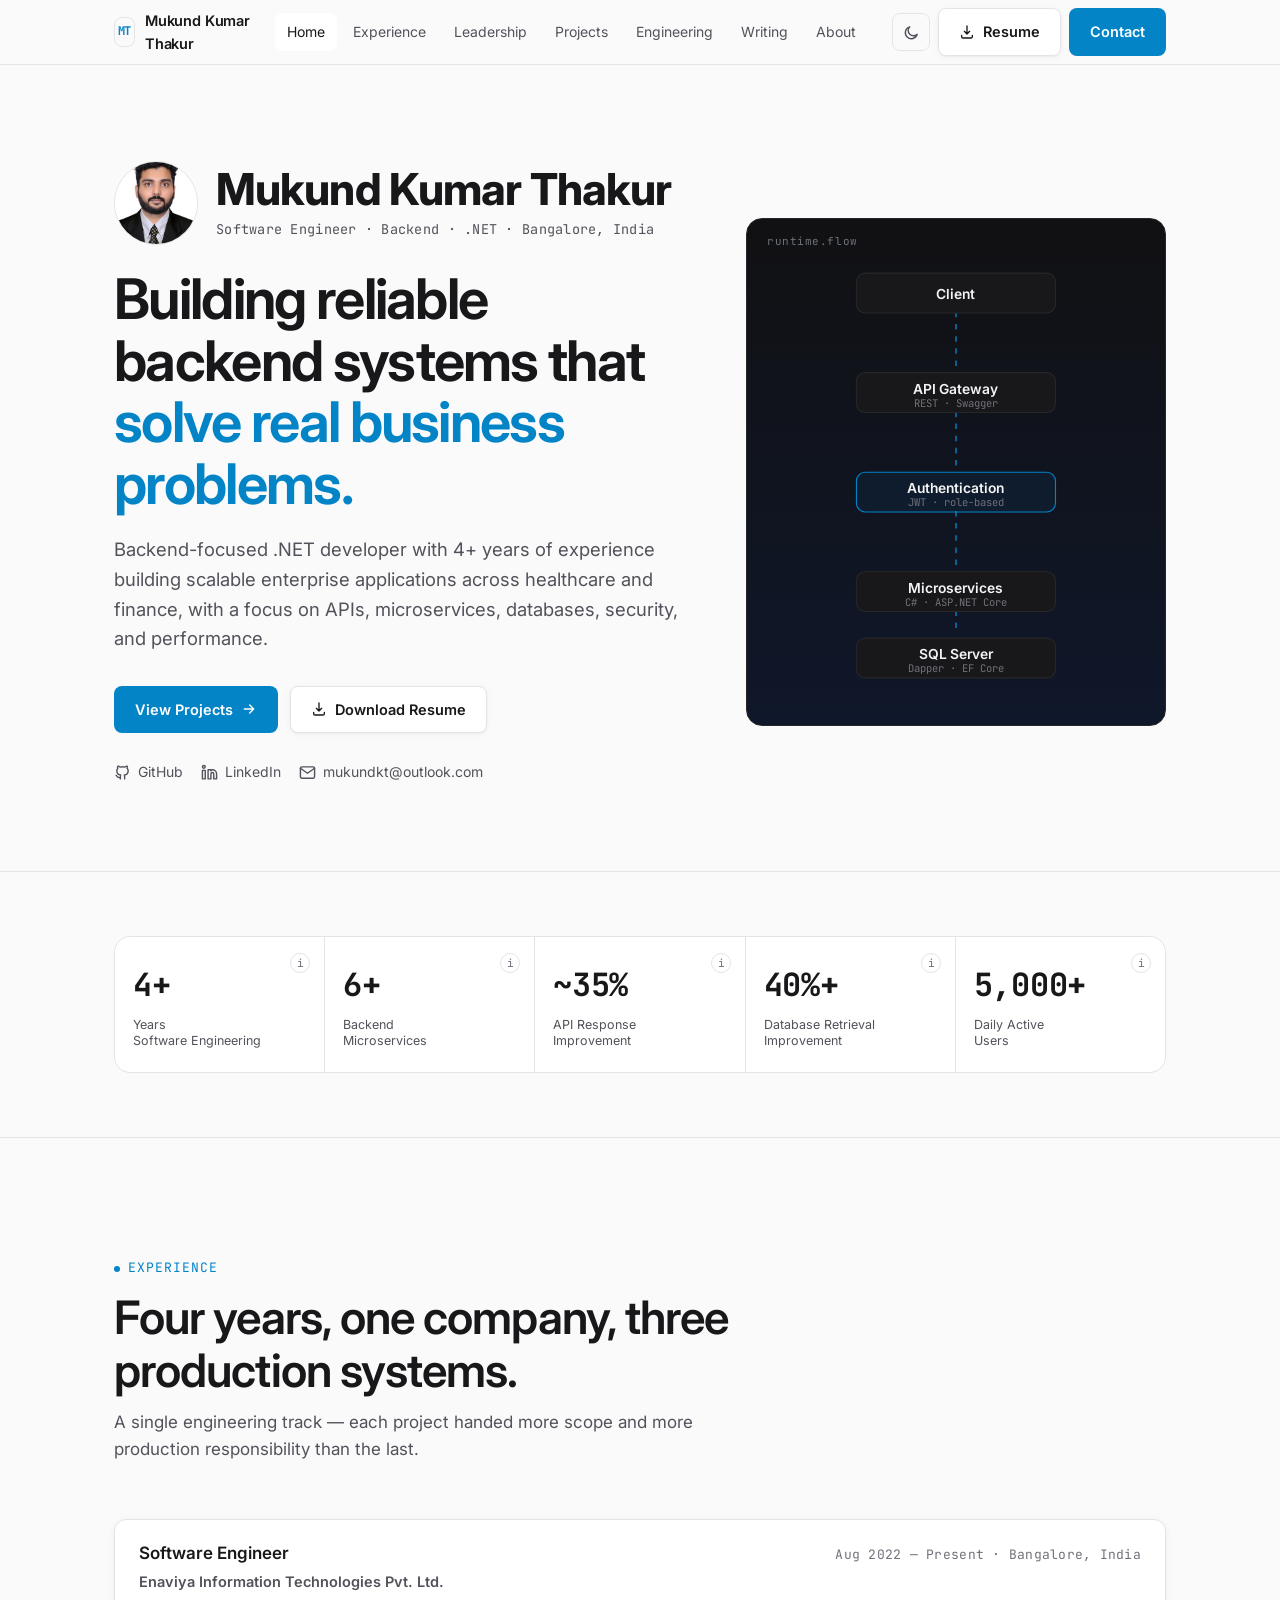
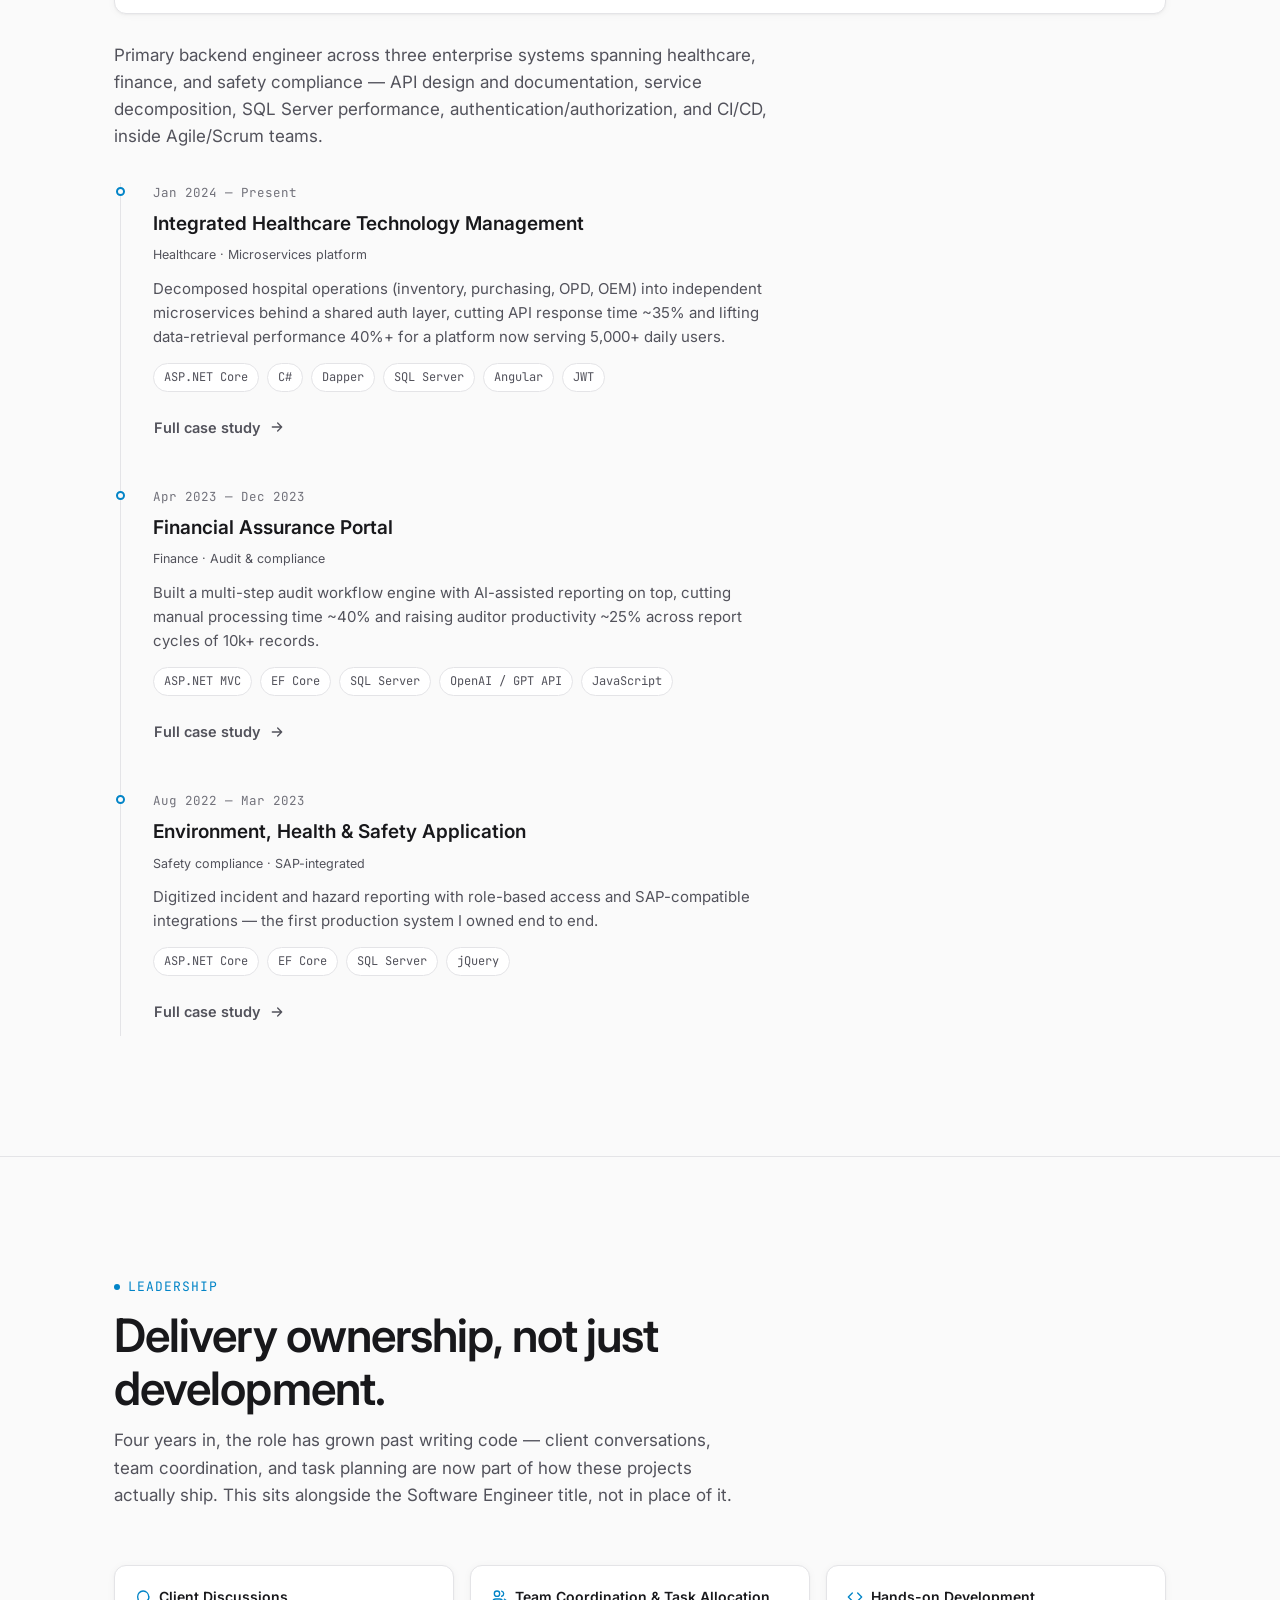
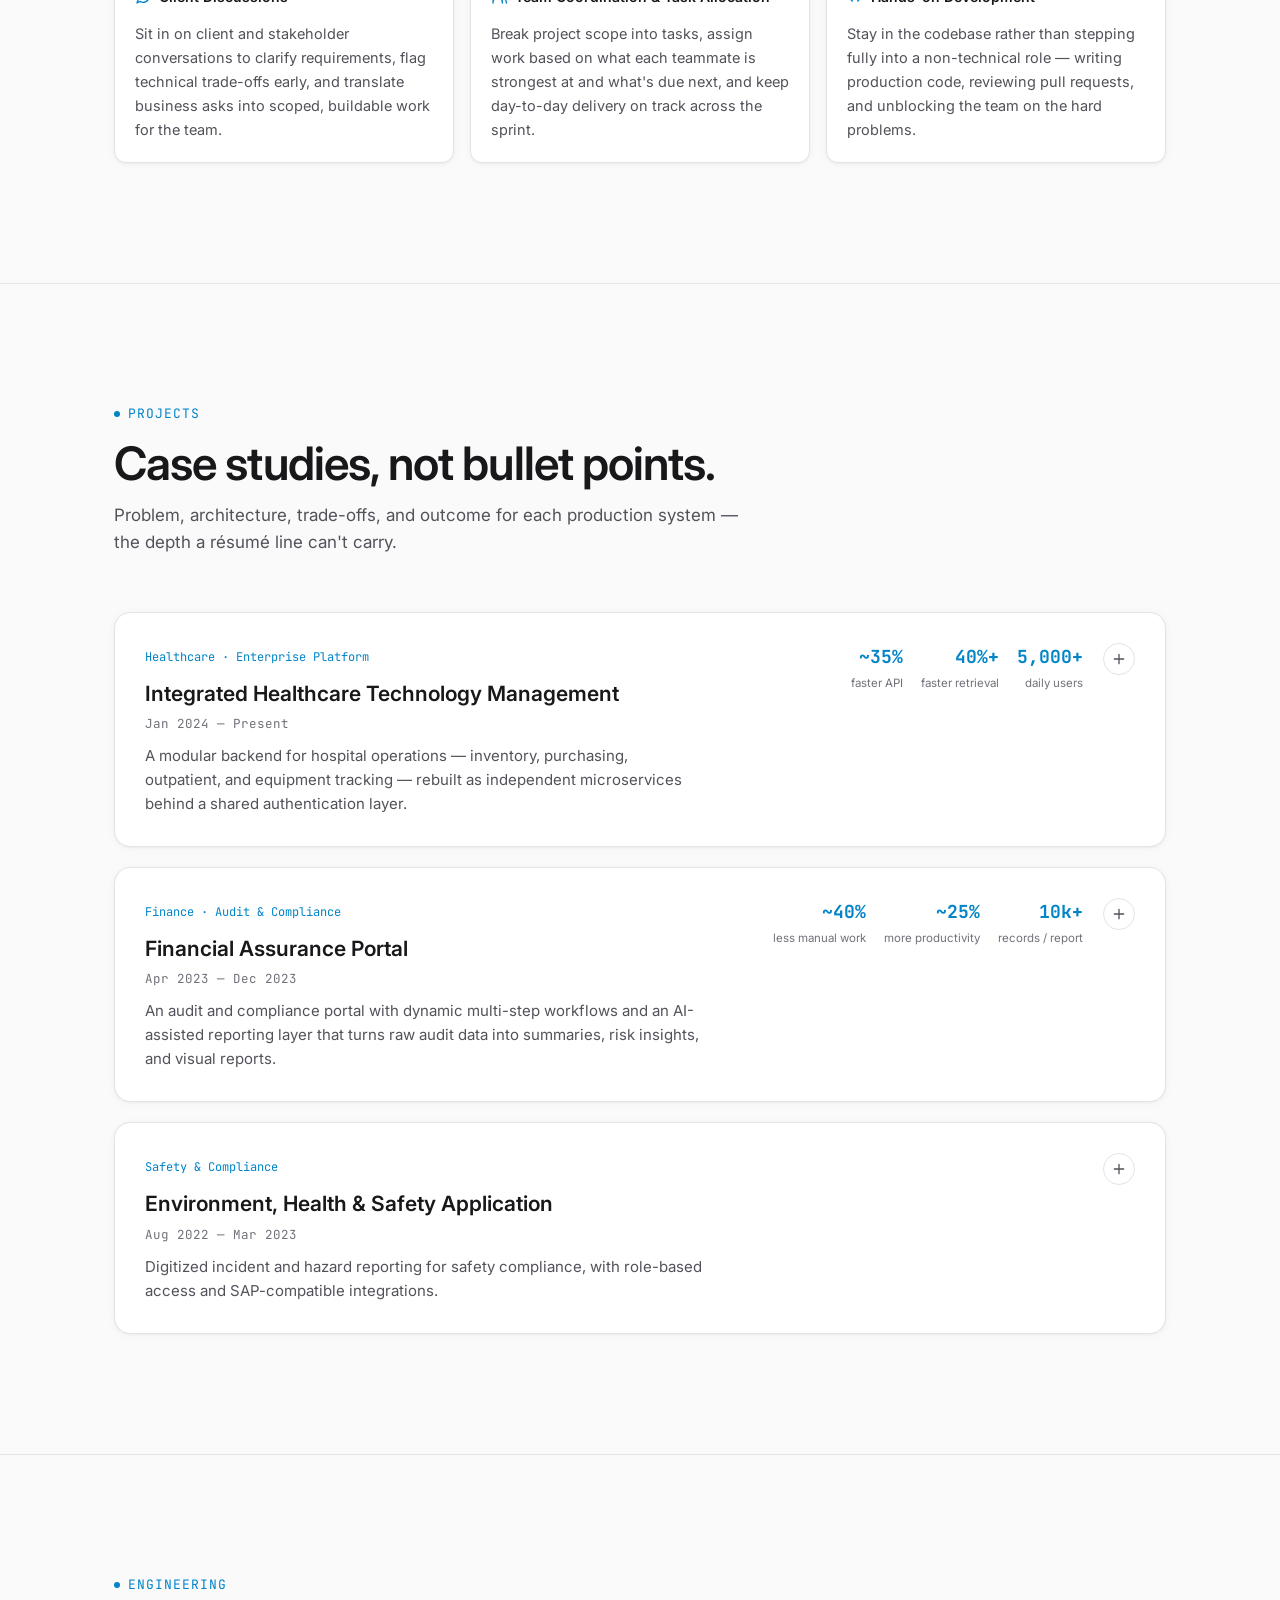
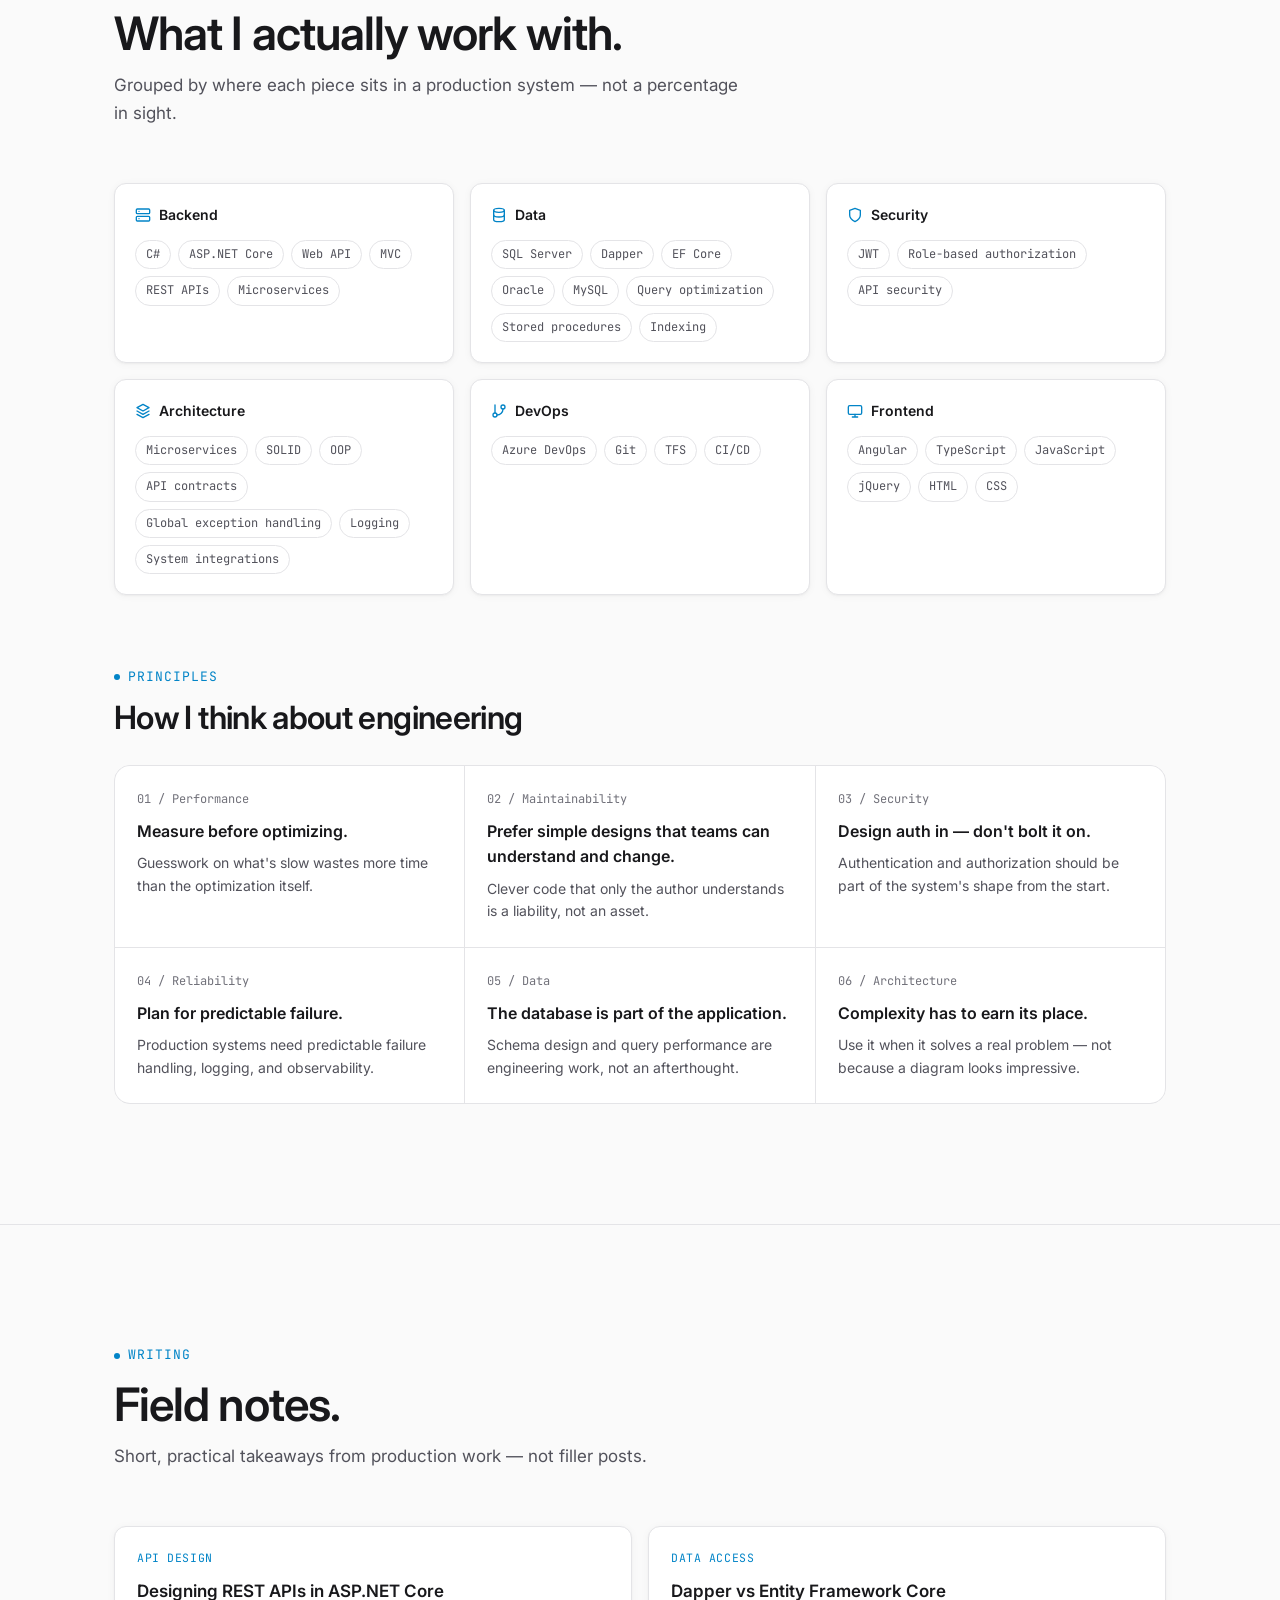
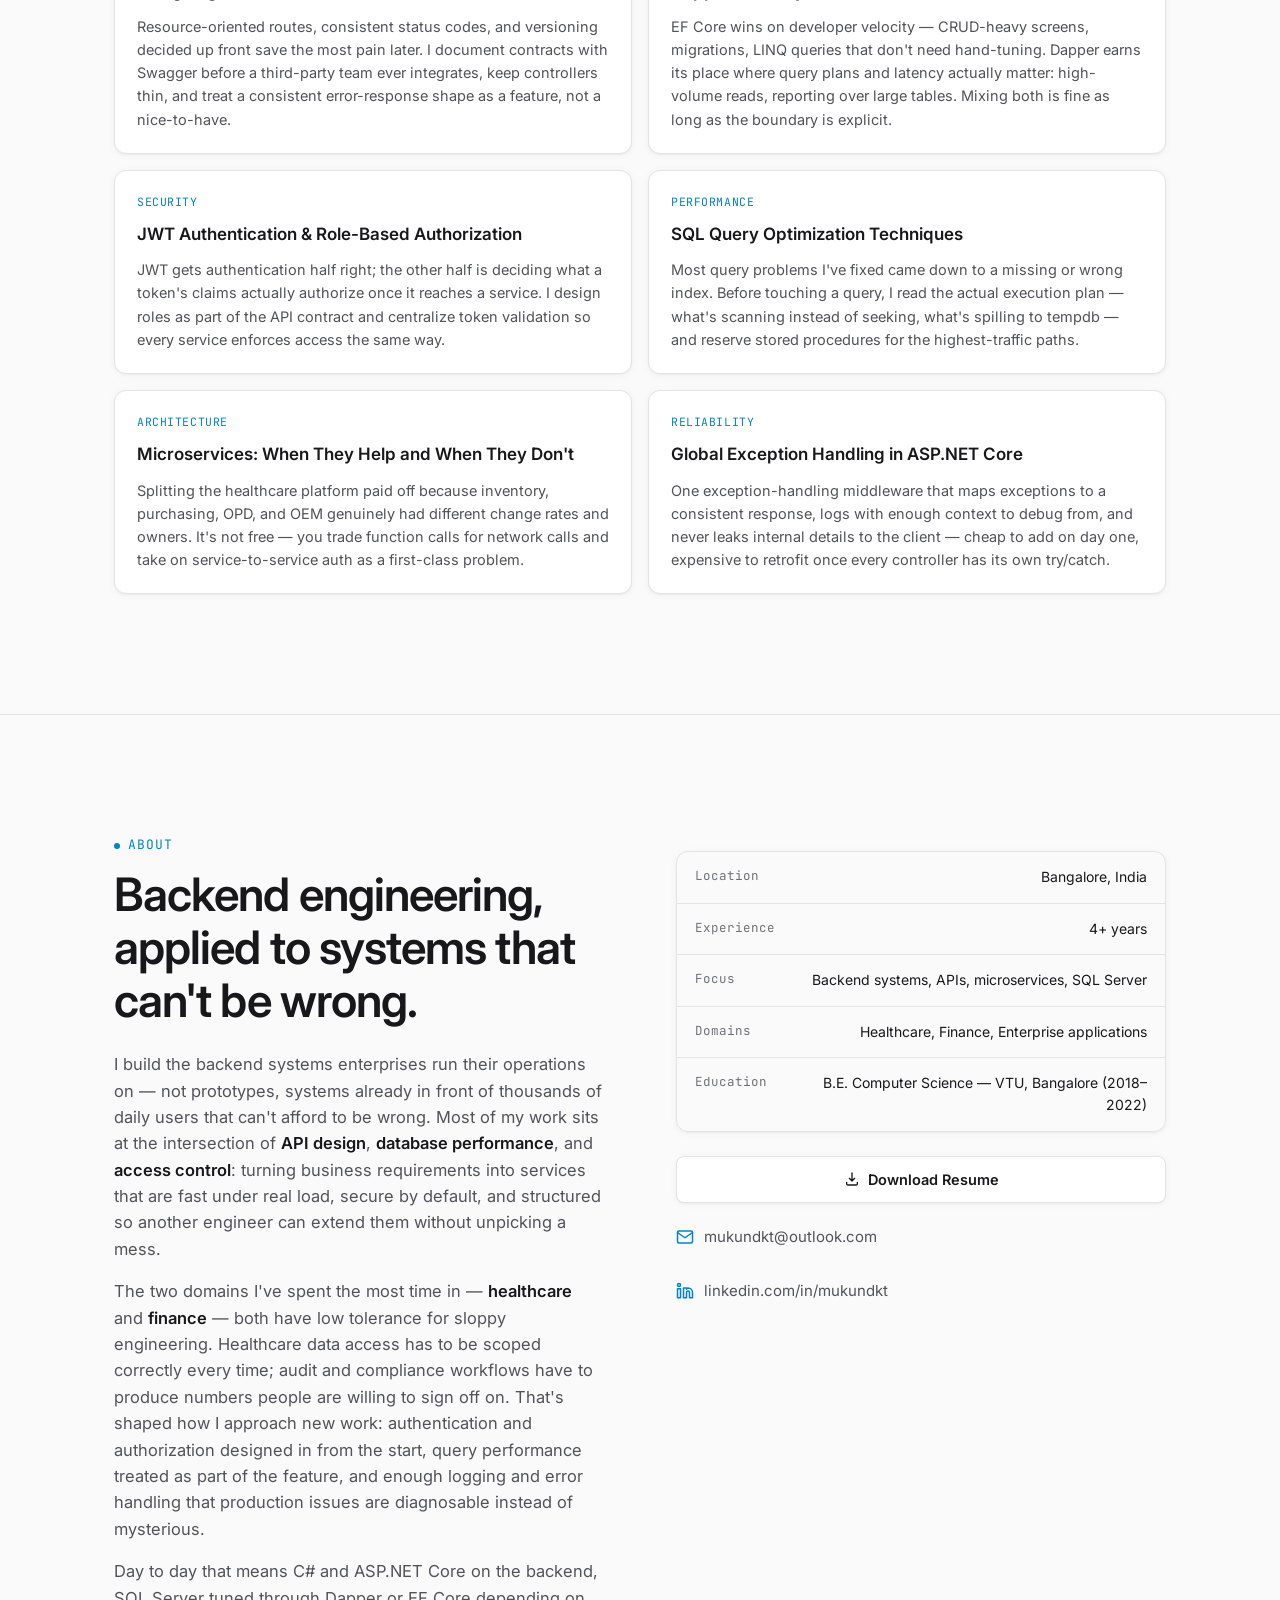
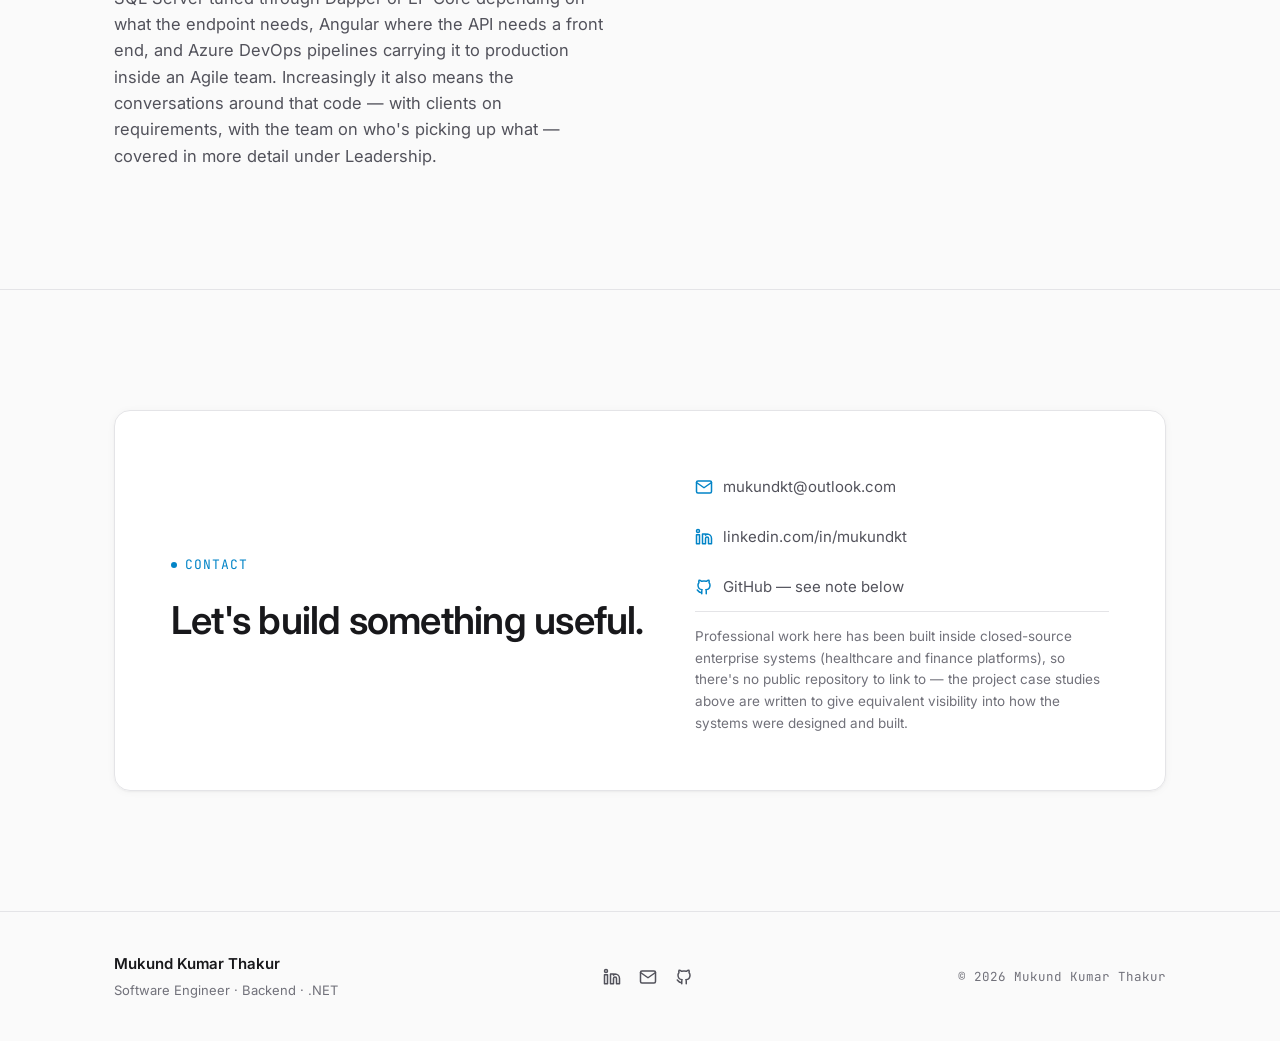
==== commit c141e003: "Fix UI/UX issues found in review: tablet layout, dead space, false link - Group project metrics+togg" ====
--- a/public/index.html
+++ b/public/index.html
@@ -191,7 +191,7 @@
     <div class="container hero-grid">
       <div class="hero-copy reveal">
         <div class="hero-identity">
-          <img class="hero-avatar" src="mukund-photo.jpg" alt="Portrait of Mukund Kumar Thakur" width="84" height="84">
+          <img class="hero-avatar" src="mukund-avatar.jpg" alt="Portrait of Mukund Kumar Thakur" width="84" height="84">
           <div>
             <p class="hero-name">Mukund Kumar Thakur</p>
             <p class="hero-role text-mono">Software Engineer · Backend · .NET · Bangalore, India</p>
@@ -258,35 +258,35 @@
       <div class="snapshot-grid">
 
         <div class="metric-card">
-          <button class="metric-info-btn" aria-expanded="false" aria-controls="detail-years">i</button>
+          <button class="metric-info-btn" aria-expanded="false" aria-controls="detail-years" aria-label="More detail about years of software engineering">i</button>
           <div class="metric-value">4+</div>
           <div class="metric-label">Years<br>Software Engineering</div>
           <div class="metric-detail" id="detail-years">Since August 2022 at Enaviya Information Technologies, across three production systems in healthcare, finance, and safety-compliance.</div>
         </div>
 
         <div class="metric-card">
-          <button class="metric-info-btn" aria-expanded="false" aria-controls="detail-services">i</button>
+          <button class="metric-info-btn" aria-expanded="false" aria-controls="detail-services" aria-label="More detail about backend microservices">i</button>
           <div class="metric-value">6+</div>
           <div class="metric-label">Backend<br>Microservices</div>
           <div class="metric-detail" id="detail-services">Inventory, Purchase, OPD, OEM, and supporting services on the healthcare platform — built on ASP.NET Core and C#.</div>
         </div>
 
         <div class="metric-card">
-          <button class="metric-info-btn" aria-expanded="false" aria-controls="detail-api">i</button>
+          <button class="metric-info-btn" aria-expanded="false" aria-controls="detail-api" aria-label="More detail about API response improvement">i</button>
           <div class="metric-value">~35%</div>
           <div class="metric-label">API Response<br>Improvement</div>
           <div class="metric-detail" id="detail-api">From SOLID-driven microservice decomposition on the healthcare platform's highest-traffic endpoints.</div>
         </div>
 
         <div class="metric-card">
-          <button class="metric-info-btn" aria-expanded="false" aria-controls="detail-db">i</button>
+          <button class="metric-info-btn" aria-expanded="false" aria-controls="detail-db" aria-label="More detail about database retrieval improvement">i</button>
           <div class="metric-value">40%+</div>
           <div class="metric-label">Database Retrieval<br>Improvement</div>
           <div class="metric-detail" id="detail-db">Query and stored-procedure optimization via Dapper on high-volume transactional tables.</div>
         </div>
 
         <div class="metric-card">
-          <button class="metric-info-btn" aria-expanded="false" aria-controls="detail-dau">i</button>
+          <button class="metric-info-btn" aria-expanded="false" aria-controls="detail-dau" aria-label="More detail about daily active users">i</button>
           <div class="metric-value">5,000+</div>
           <div class="metric-label">Daily Active<br>Users</div>
           <div class="metric-detail" id="detail-dau">Clinical and administrative users on the healthcare platform's Angular front end.</div>
@@ -407,12 +407,14 @@
                 <div class="project-period">Jan 2024 — Present</div>
                 <p class="project-blurb">A modular backend for hospital operations — inventory, purchasing, outpatient, and equipment tracking — rebuilt as independent microservices behind a shared authentication layer.</p>
               </div>
-              <div class="project-metrics">
-                <div class="project-metric"><div class="val">~35%</div><div class="lbl">faster API</div></div>
-                <div class="project-metric"><div class="val">40%+</div><div class="lbl">faster retrieval</div></div>
-                <div class="project-metric"><div class="val">5,000+</div><div class="lbl">daily users</div></div>
-              </div>
-              <span class="project-toggle" aria-hidden="true"><svg width="16" height="16"><use href="#icon-plus"/></svg></span>
+              <div class="project-summary-side">
+                <div class="project-metrics">
+                  <div class="project-metric"><div class="val">~35%</div><div class="lbl">faster API</div></div>
+                  <div class="project-metric"><div class="val">40%+</div><div class="lbl">faster retrieval</div></div>
+                  <div class="project-metric"><div class="val">5,000+</div><div class="lbl">daily users</div></div>
+                </div>
+                <span class="project-toggle" aria-hidden="true"><svg width="16" height="16"><use href="#icon-plus"/></svg></span>
+              </div>
             </summary>
 
             <div class="project-body">
@@ -513,12 +515,14 @@
                 <div class="project-period">Apr 2023 — Dec 2023</div>
                 <p class="project-blurb">An audit and compliance portal with dynamic multi-step workflows and an AI-assisted reporting layer that turns raw audit data into summaries, risk insights, and visual reports.</p>
               </div>
-              <div class="project-metrics">
-                <div class="project-metric"><div class="val">~40%</div><div class="lbl">less manual work</div></div>
-                <div class="project-metric"><div class="val">~25%</div><div class="lbl">more productivity</div></div>
-                <div class="project-metric"><div class="val">10k+</div><div class="lbl">records / report</div></div>
-              </div>
-              <span class="project-toggle" aria-hidden="true"><svg width="16" height="16"><use href="#icon-plus"/></svg></span>
+              <div class="project-summary-side">
+                <div class="project-metrics">
+                  <div class="project-metric"><div class="val">~40%</div><div class="lbl">less manual work</div></div>
+                  <div class="project-metric"><div class="val">~25%</div><div class="lbl">more productivity</div></div>
+                  <div class="project-metric"><div class="val">10k+</div><div class="lbl">records / report</div></div>
+                </div>
+                <span class="project-toggle" aria-hidden="true"><svg width="16" height="16"><use href="#icon-plus"/></svg></span>
+              </div>
             </summary>
 
             <div class="project-body">
@@ -788,7 +792,7 @@
         <div class="about-copy">
           <p>I build the backend systems enterprises run their operations on — not prototypes, systems already in front of thousands of daily users that can't afford to be wrong. Most of my work sits at the intersection of <strong>API design</strong>, <strong>database performance</strong>, and <strong>access control</strong>: turning business requirements into services that are fast under real load, secure by default, and structured so another engineer can extend them without unpicking a mess.</p>
           <p>The two domains I've spent the most time in — <strong>healthcare</strong> and <strong>finance</strong> — both have low tolerance for sloppy engineering. Healthcare data access has to be scoped correctly every time; audit and compliance workflows have to produce numbers people are willing to sign off on. That's shaped how I approach new work: authentication and authorization designed in from the start, query performance treated as part of the feature, and enough logging and error handling that production issues are diagnosable instead of mysterious.</p>
-          <p>Day to day that means C# and ASP.NET Core on the backend, SQL Server tuned through Dapper or EF Core depending on what the endpoint needs, Angular where the API needs a front end, and Azure DevOps pipelines carrying it to production inside an Agile team.</p>
+          <p>Day to day that means C# and ASP.NET Core on the backend, SQL Server tuned through Dapper or EF Core depending on what the endpoint needs, Angular where the API needs a front end, and Azure DevOps pipelines carrying it to production inside an Agile team. Increasingly it also means the conversations around that code — with clients on requirements, with the team on who's picking up what — covered in more detail under Leadership.</p>
         </div>
       </div>
 
@@ -800,6 +804,18 @@
           <div class="about-fact"><dt>Domains</dt><dd>Healthcare, Finance, Enterprise applications</dd></div>
           <div class="about-fact"><dt>Education</dt><dd>B.E. Computer Science — VTU, Bangalore (2018–2022)</dd></div>
         </dl>
+        <div class="about-quick-links">
+          <a class="btn btn-secondary" href="Mukund_Kumar_Thakur_Resume.pdf" download>
+            <svg width="16" height="16" aria-hidden="true"><use href="#icon-download"/></svg>
+            <span>Download Resume</span>
+          </a>
+          <a class="contact-link" href="mailto:mukundkt@outlook.com">
+            <svg aria-hidden="true"><use href="#icon-mail"/></svg> mukundkt@outlook.com
+          </a>
+          <a class="contact-link" href="https://www.linkedin.com/in/mukundkt/" target="_blank" rel="noopener noreferrer">
+            <svg aria-hidden="true"><use href="#icon-linkedin"/></svg> linkedin.com/in/mukundkt
+          </a>
+        </div>
       </div>
     </div>
   </section>
--- a/public/styles.css
+++ b/public/styles.css
@@ -614,6 +614,15 @@
 .about-fact dt { color: var(--text-tertiary); font-family: var(--font-mono); font-size: 12.5px; }
 .about-fact dd { margin: 0; color: var(--text-primary); text-align: right; }
 
+.about-quick-links {
+  display: flex;
+  flex-direction: column;
+  align-items: flex-start;
+  gap: 14px;
+  margin-top: 24px;
+}
+.about-quick-links .btn { width: 100%; justify-content: center; }
+
 @media (max-width: 780px) {
   .about-grid { grid-template-columns: 1fr; }
 }
@@ -636,7 +645,7 @@
   box-shadow: var(--shadow-card);
 }
 .timeline-header .role { font-size: 17px; font-weight: 600; }
-.timeline-header .company { color: var(--accent); font-size: 14.5px; margin-top: 2px; }
+.timeline-header .company { color: var(--text-secondary); font-weight: 600; font-size: 14.5px; margin-top: 2px; }
 
 .timeline {
   display: flex;
@@ -714,6 +723,15 @@
 .project-summary h3 { font-size: 21px; font-weight: 600; margin-top: 8px; }
 .project-period { font-family: var(--font-mono); font-size: 12.5px; color: var(--text-tertiary); margin-top: 4px; }
 .project-blurb { color: var(--text-secondary); margin-top: 10px; font-size: 15px; max-width: 62ch; }
+
+/* Metrics + toggle move as one unit when the row wraps, instead of each
+   drifting to a different line at in-between (tablet) widths. */
+.project-summary-side {
+  display: flex;
+  align-items: flex-start;
+  gap: 20px;
+  flex: 0 0 auto;
+}
 .project-metrics {
   display: flex;
   gap: 18px;
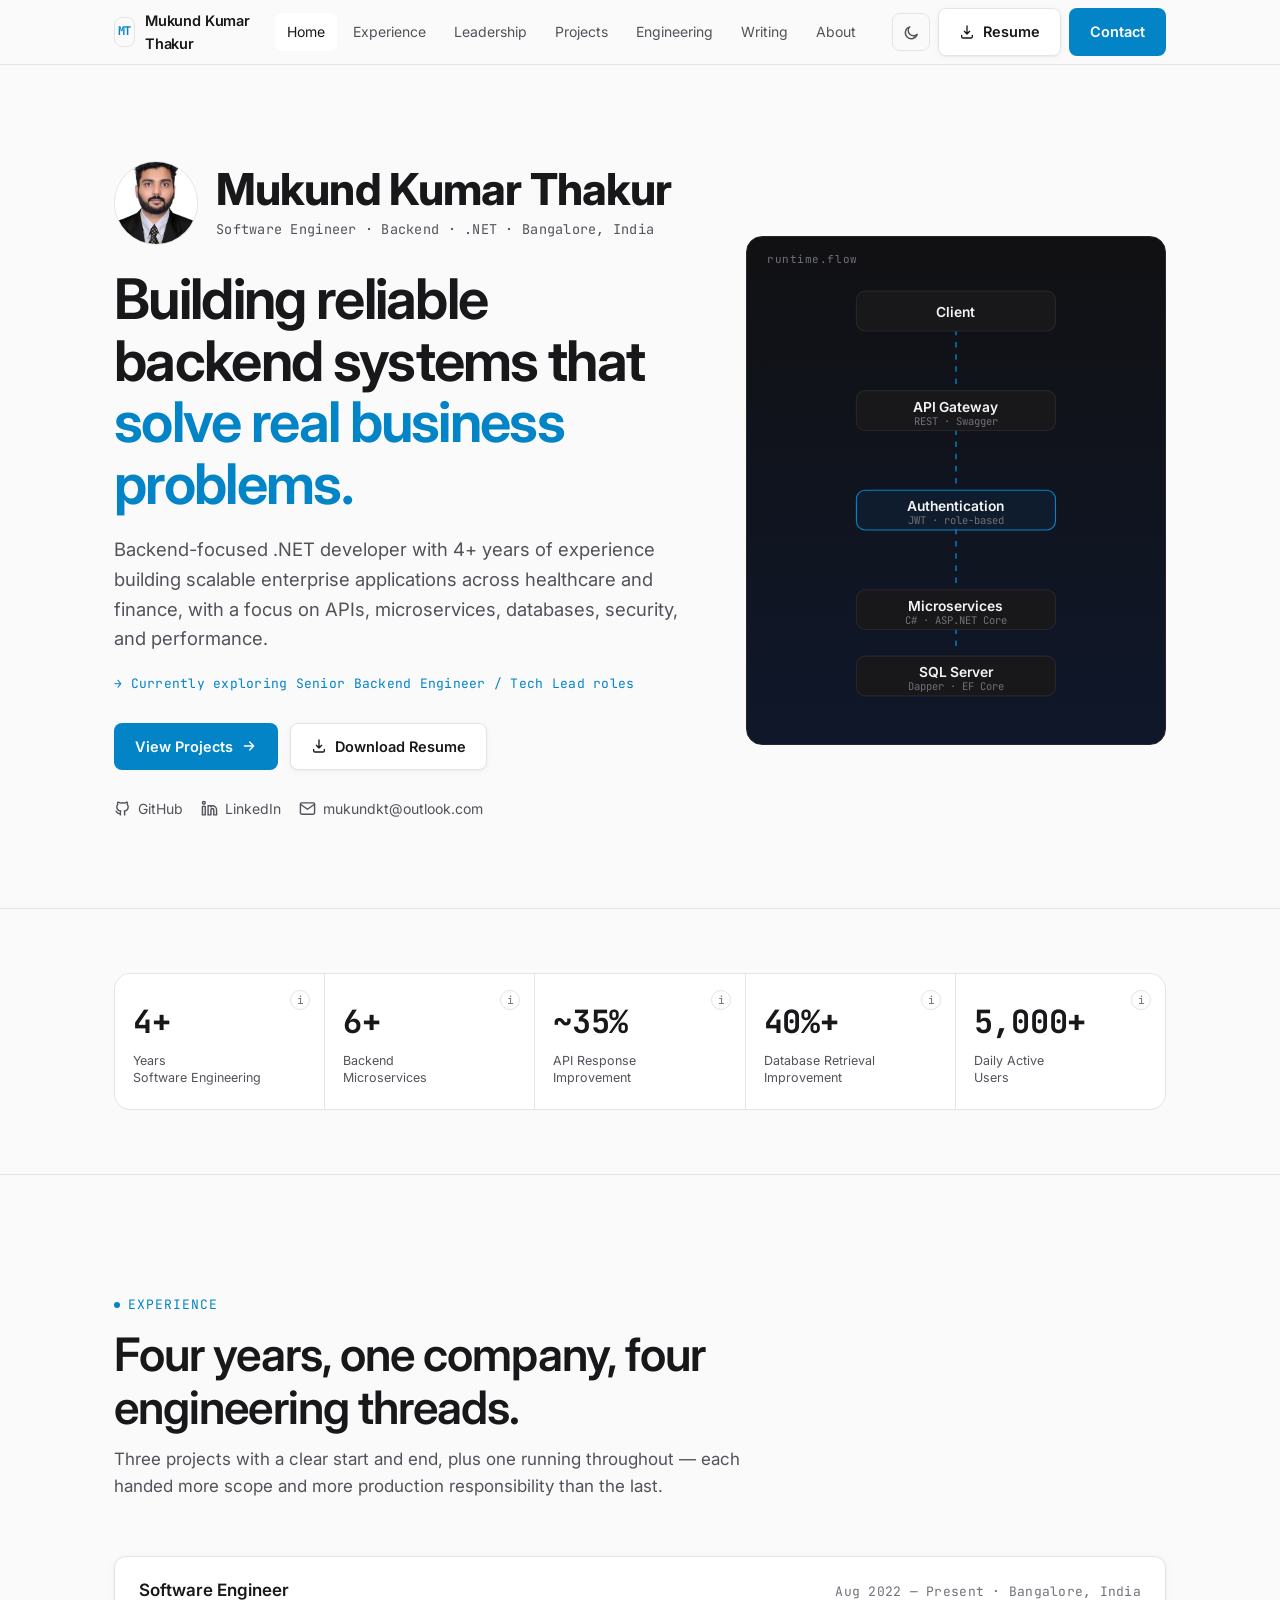
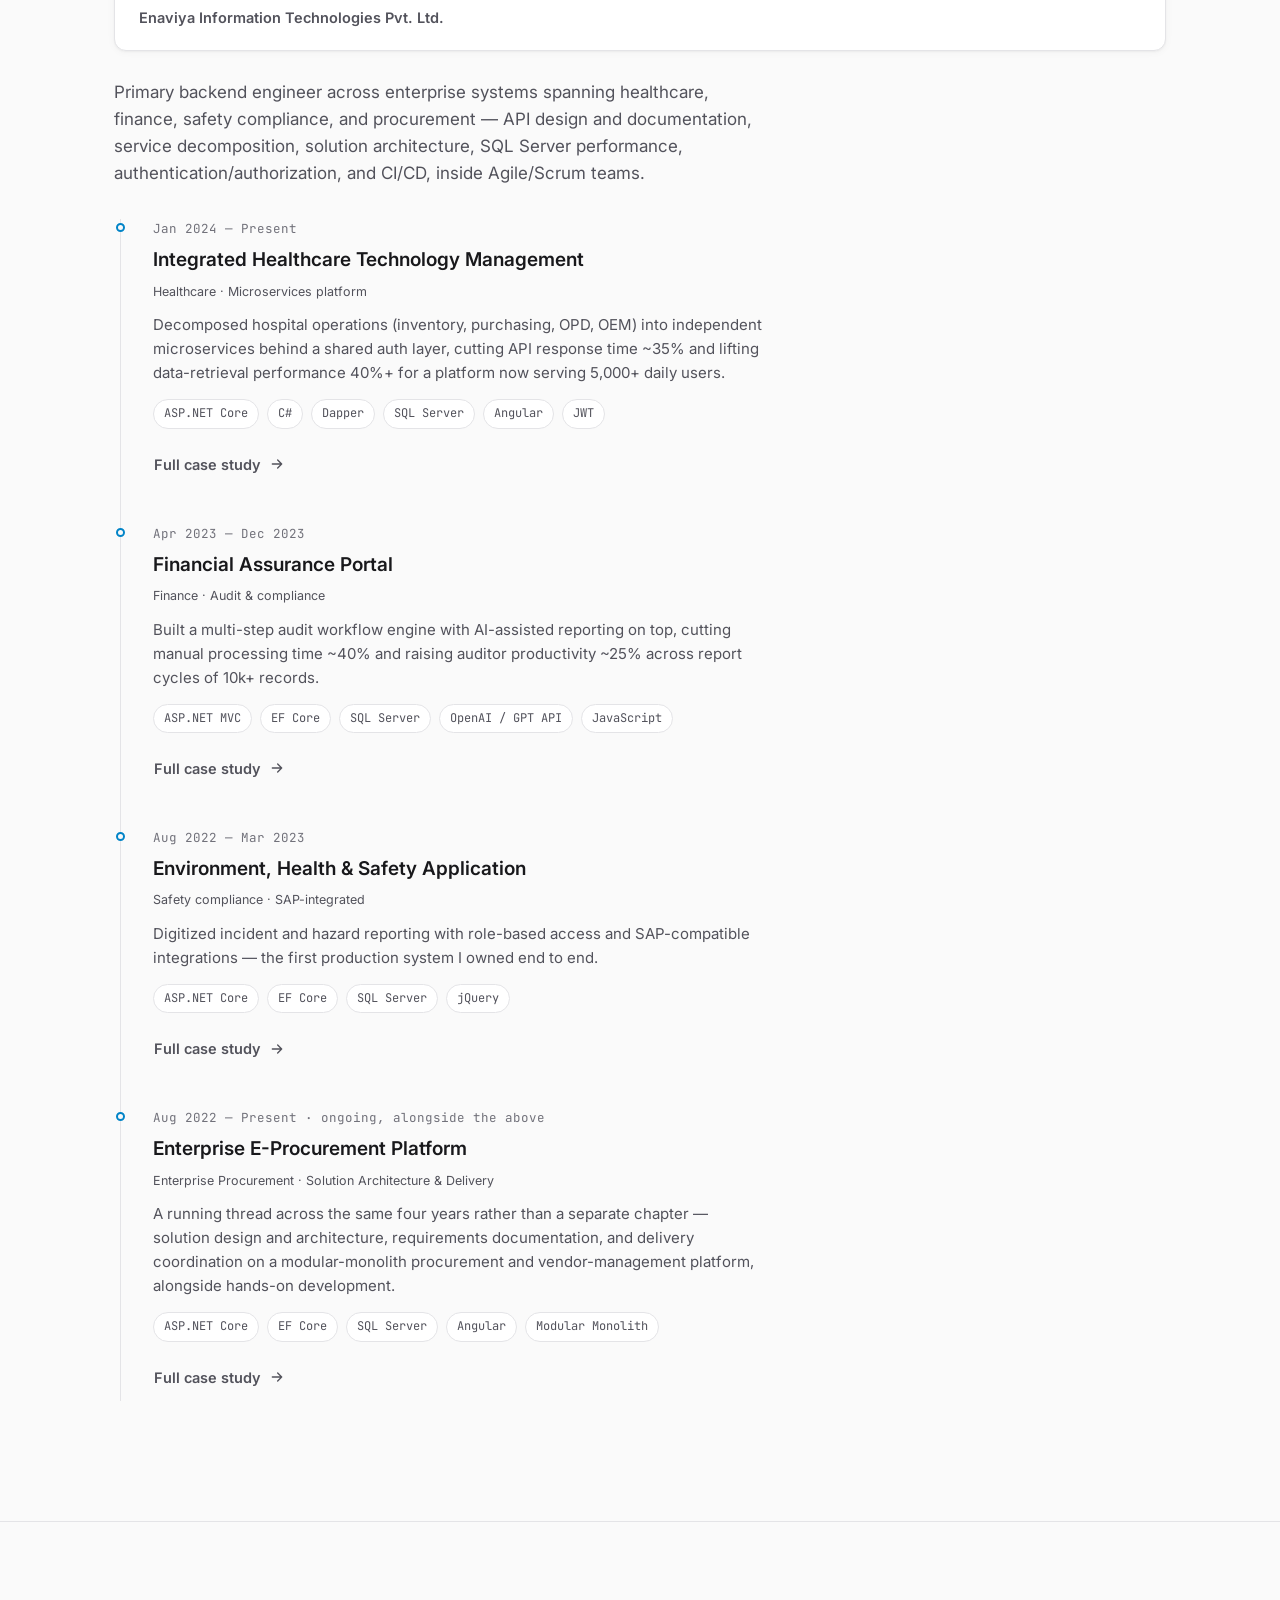
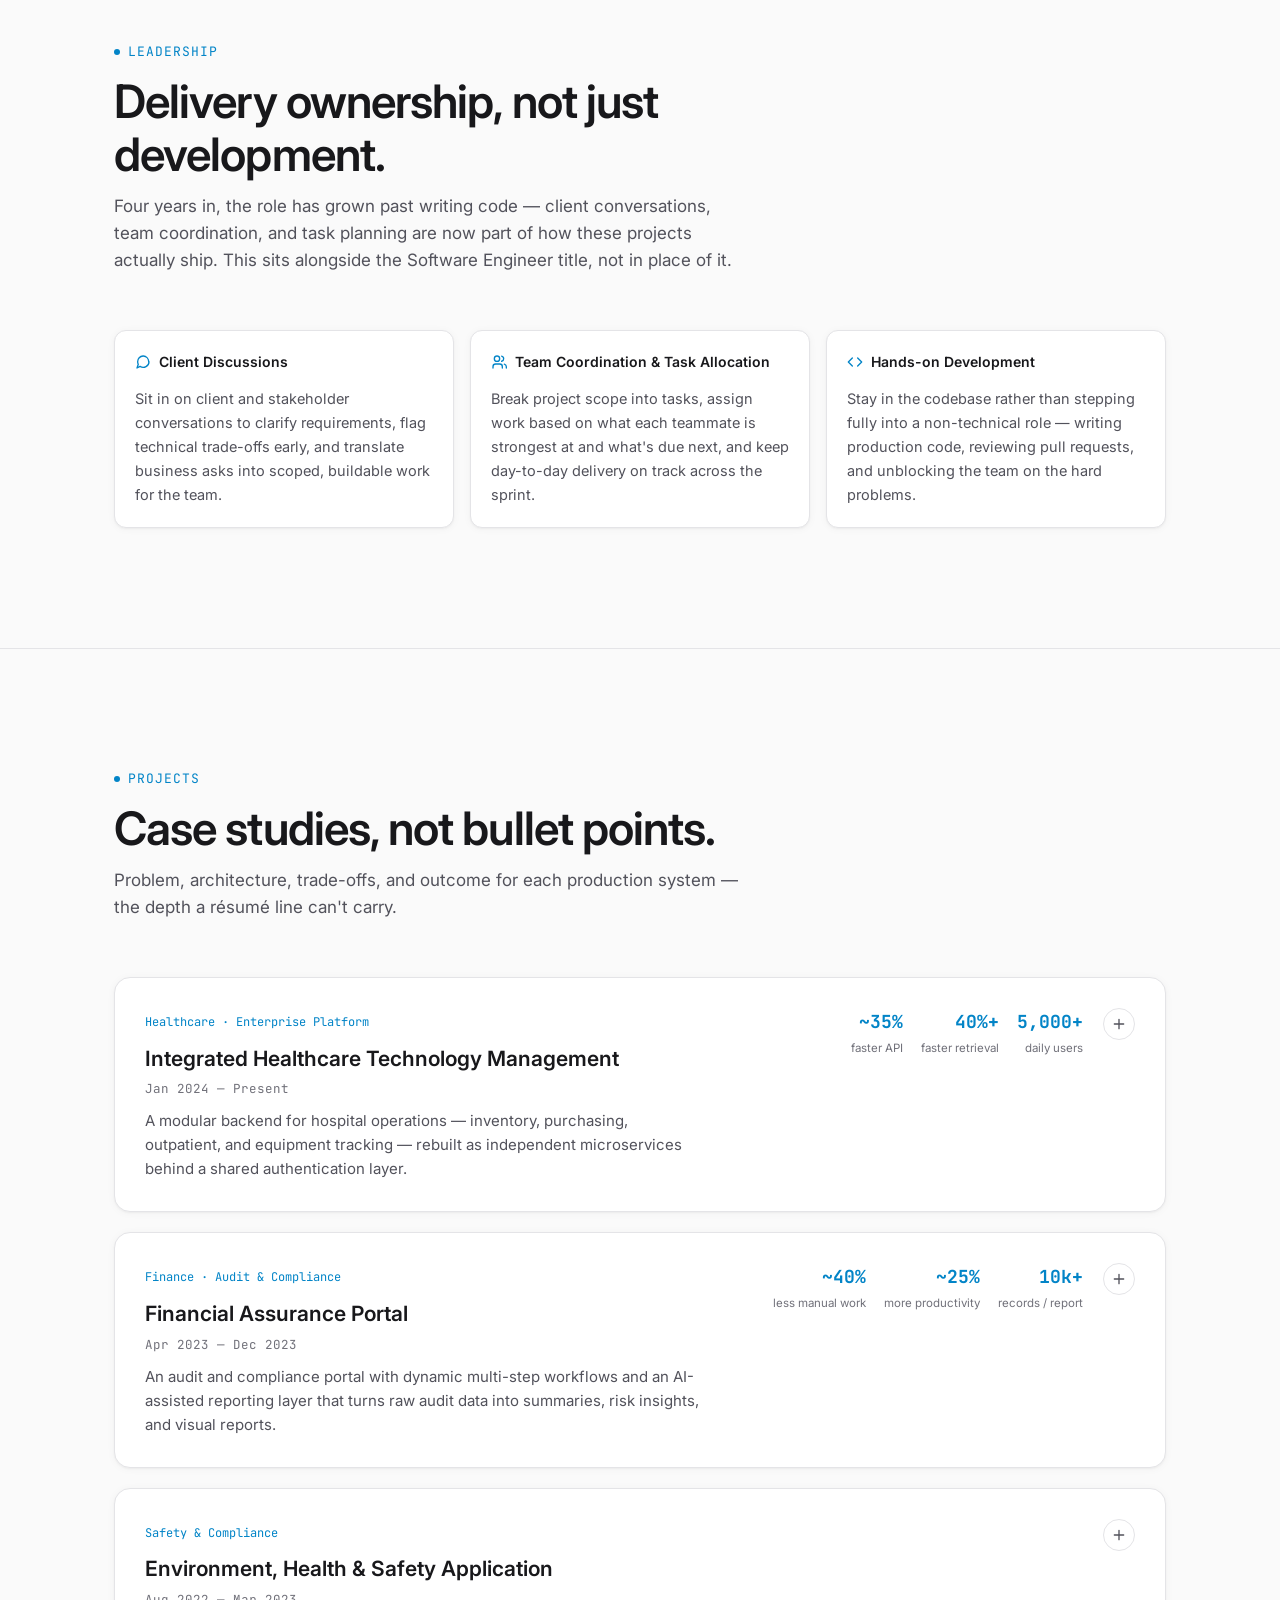
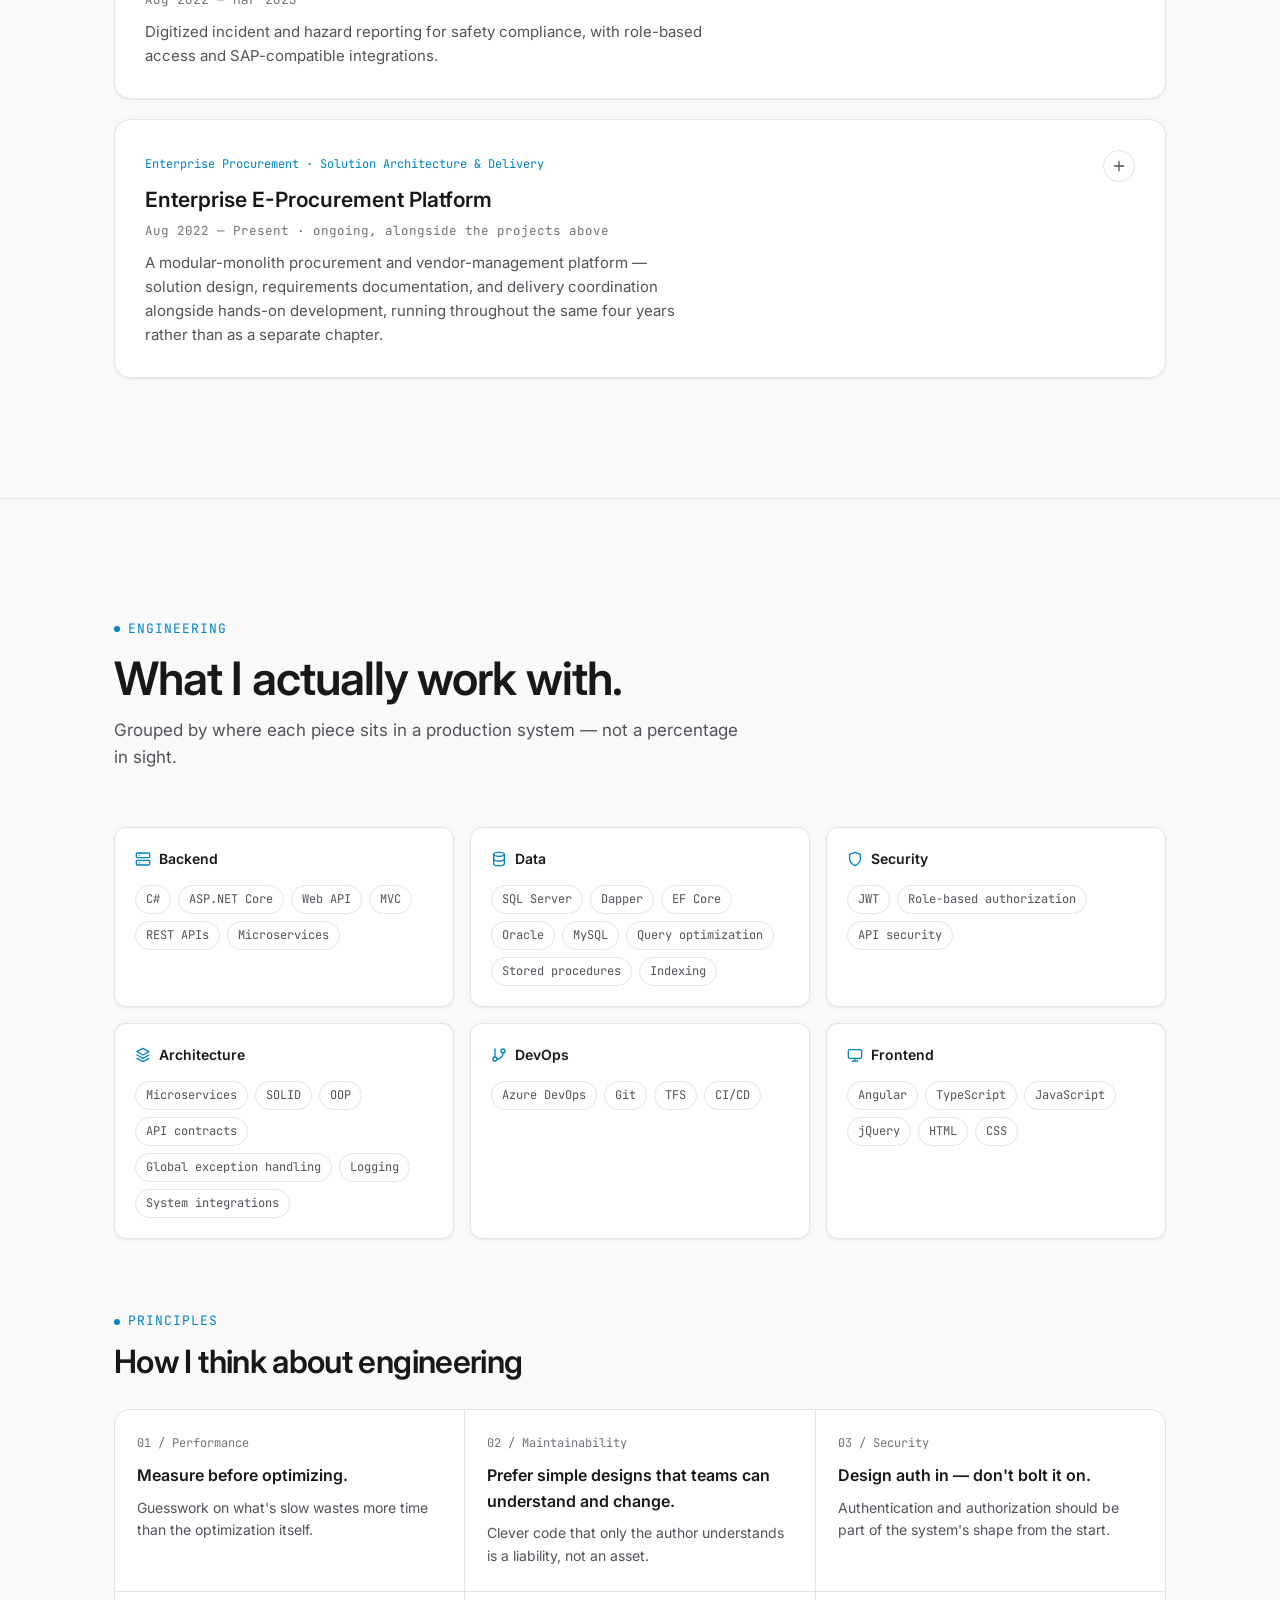
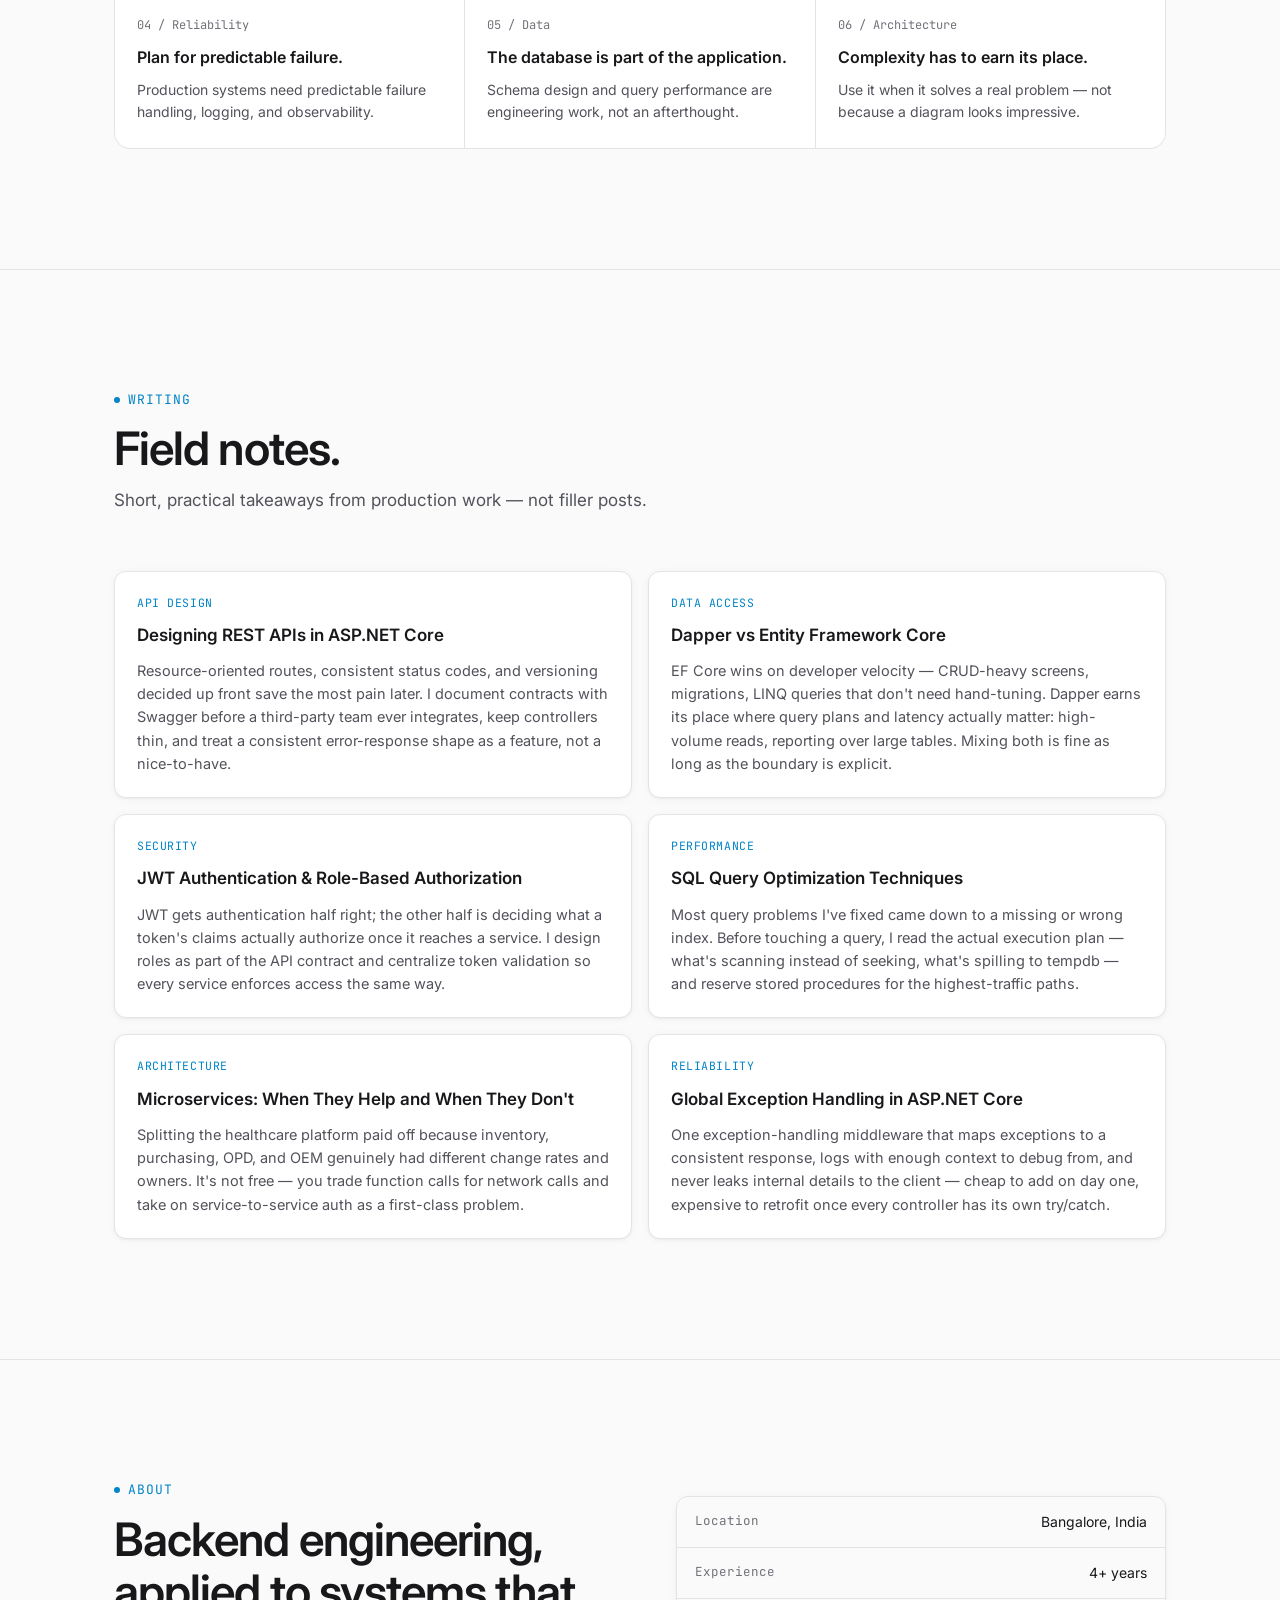
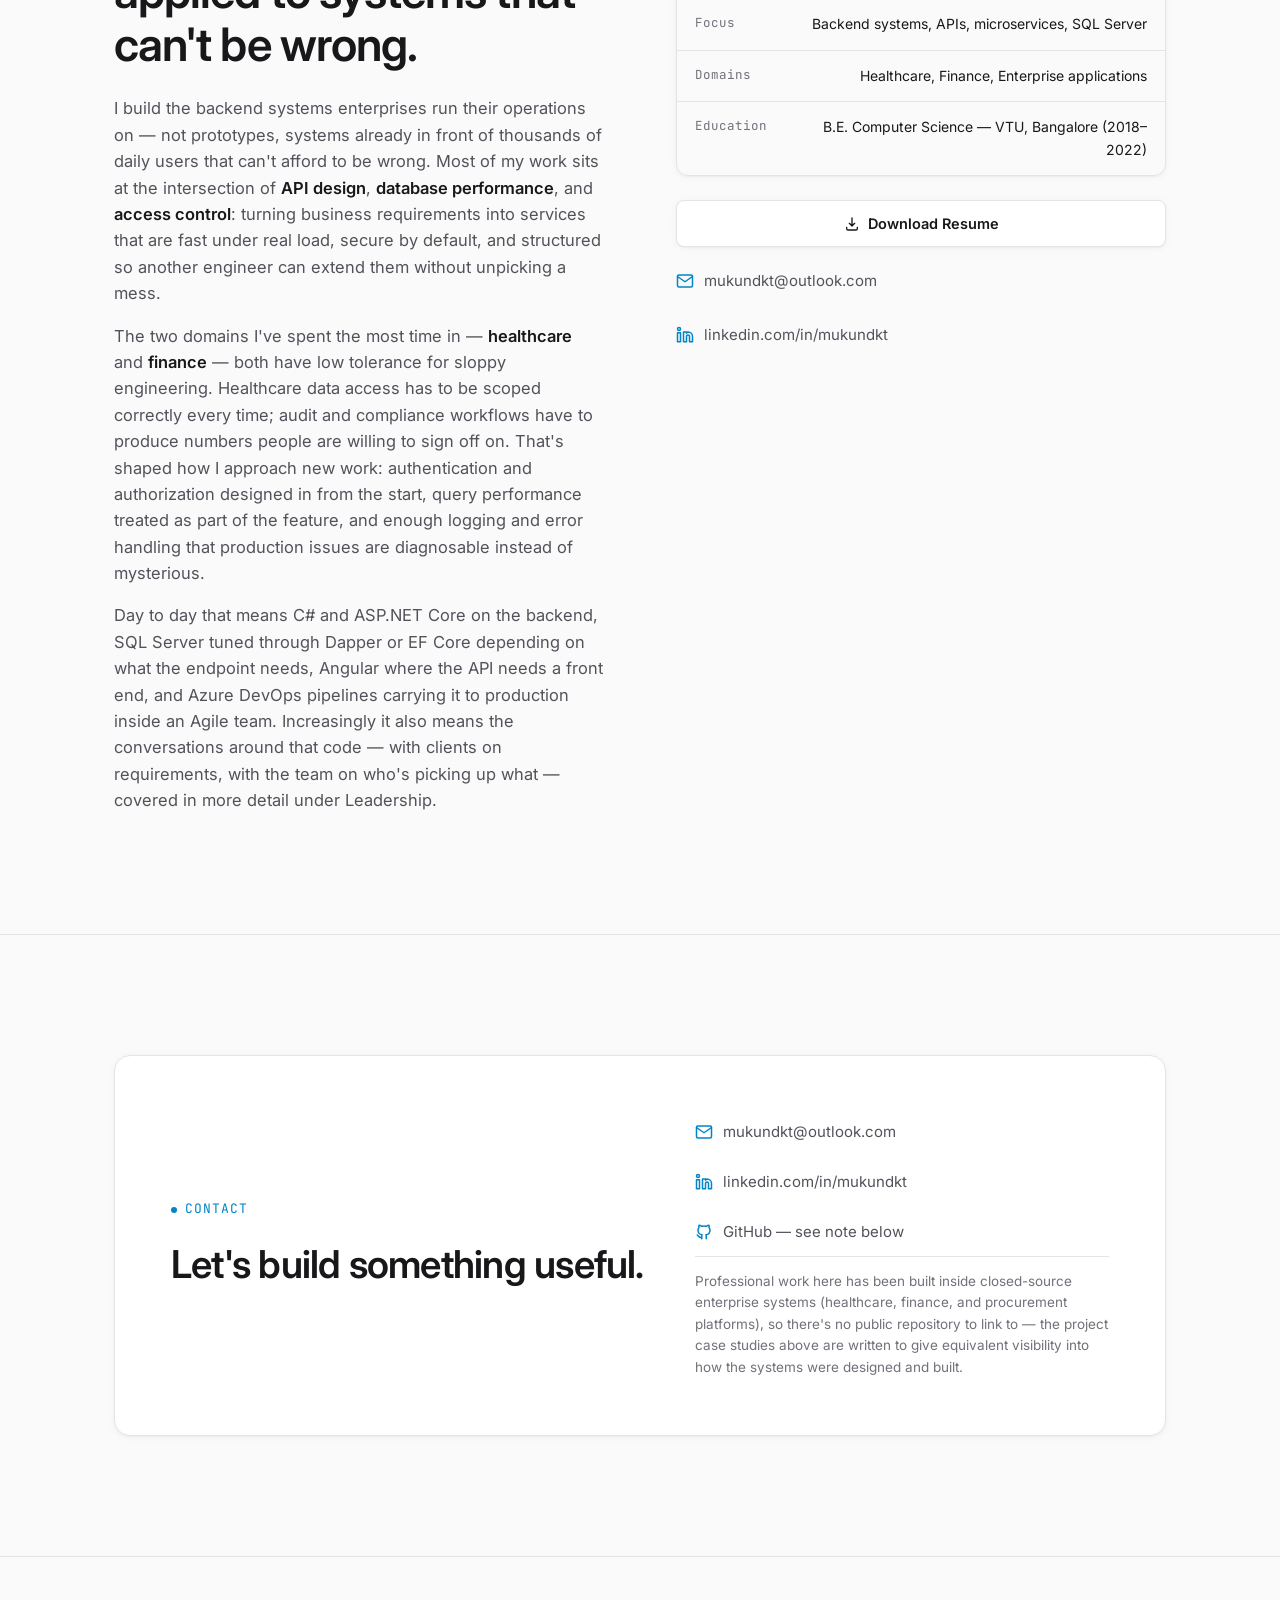
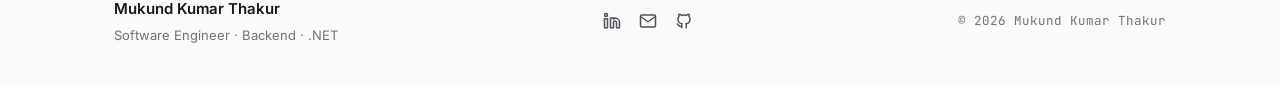
==== commit 8594f6d7: "Add E-Procurement platform, target-role line, and content fixes - Add a fourth engineering thread: t" ====
--- a/public/index.html
+++ b/public/index.html
@@ -199,6 +199,7 @@
         </div>
         <h1 id="hero-heading">Building reliable backend systems that <span class="accent-text">solve real business problems.</span></h1>
         <p class="hero-sub">Backend-focused .NET developer with 4+ years of experience building scalable enterprise applications across healthcare and finance, with a focus on APIs, microservices, databases, security, and performance.</p>
+        <p class="hero-target text-mono">→ Currently exploring Senior Backend Engineer / Tech Lead roles</p>
         <div class="hero-cta">
           <a class="btn btn-primary" href="#projects">
             <span>View Projects</span>
@@ -261,7 +262,7 @@
           <button class="metric-info-btn" aria-expanded="false" aria-controls="detail-years" aria-label="More detail about years of software engineering">i</button>
           <div class="metric-value">4+</div>
           <div class="metric-label">Years<br>Software Engineering</div>
-          <div class="metric-detail" id="detail-years">Since August 2022 at Enaviya Information Technologies, across three production systems in healthcare, finance, and safety-compliance.</div>
+          <div class="metric-detail" id="detail-years">Since August 2022 at Enaviya Information Technologies, across healthcare, finance, safety-compliance, and enterprise procurement.</div>
         </div>
 
         <div class="metric-card">
@@ -301,8 +302,8 @@
     <div class="container">
       <div class="section-head reveal">
         <p class="eyebrow">Experience</p>
-        <h2 class="section-title" id="experience-heading">Four years, one company, three production systems.</h2>
-        <p class="section-desc">A single engineering track — each project handed more scope and more production responsibility than the last.</p>
+        <h2 class="section-title" id="experience-heading">Four years, one company, four engineering threads.</h2>
+        <p class="section-desc">Three projects with a clear start and end, plus one running throughout — each handed more scope and more production responsibility than the last.</p>
       </div>
 
       <div class="timeline-header reveal">
@@ -313,7 +314,7 @@
         <div class="text-mono">Aug 2022 — Present · Bangalore, India</div>
       </div>
 
-      <p class="section-desc reveal" style="margin-bottom:32px;">Primary backend engineer across three enterprise systems spanning healthcare, finance, and safety compliance — API design and documentation, service decomposition, SQL Server performance, authentication/authorization, and CI/CD, inside Agile/Scrum teams.</p>
+      <p class="section-desc reveal" style="margin-bottom:32px;">Primary backend engineer across enterprise systems spanning healthcare, finance, safety compliance, and procurement — API design and documentation, service decomposition, solution architecture, SQL Server performance, authentication/authorization, and CI/CD, inside Agile/Scrum teams.</p>
 
       <div class="timeline">
         <div class="timeline-item reveal">
@@ -353,6 +354,20 @@
             <span class="badge">ASP.NET Core</span><span class="badge">EF Core</span><span class="badge">SQL Server</span><span class="badge">jQuery</span>
           </div>
           <a class="btn btn-ghost" href="#project-ehs" style="padding-left:0;margin-top:12px;">
+            Full case study <svg width="14" height="14" aria-hidden="true"><use href="#icon-arrow-right"/></svg>
+          </a>
+        </div>
+
+        <div class="timeline-item reveal">
+          <div class="timeline-period">Aug 2022 — Present · ongoing, alongside the above</div>
+          <h3>Enterprise E-Procurement Platform</h3>
+          <span class="timeline-domain">Enterprise Procurement · Solution Architecture &amp; Delivery</span>
+          <p class="timeline-summary">A running thread across the same four years rather than a separate chapter — solution design and architecture, requirements documentation, and delivery coordination on a modular-monolith procurement and vendor-management platform, alongside hands-on development.</p>
+          <div class="timeline-tech">
+            <span class="badge">ASP.NET Core</span><span class="badge">EF Core</span><span class="badge">SQL Server</span>
+            <span class="badge">Angular</span><span class="badge">Modular Monolith</span>
+          </div>
+          <a class="btn btn-ghost" href="#project-eprocurement" style="padding-left:0;margin-top:12px;">
             Full case study <svg width="14" height="14" aria-hidden="true"><use href="#icon-arrow-right"/></svg>
           </a>
         </div>
@@ -638,6 +653,38 @@
           </details>
         </article>
 
+        <!-- E-PROCUREMENT -->
+        <article class="project-card" id="project-eprocurement">
+          <details>
+            <summary class="project-summary">
+              <div class="project-summary-main">
+                <span class="project-tag">Enterprise Procurement · Solution Architecture &amp; Delivery</span>
+                <h3>Enterprise E-Procurement Platform</h3>
+                <div class="project-period">Aug 2022 — Present · ongoing, alongside the projects above</div>
+                <p class="project-blurb">A modular-monolith procurement and vendor-management platform — solution design, requirements documentation, and delivery coordination alongside hands-on development, running throughout the same four years rather than as a separate chapter.</p>
+              </div>
+              <span class="project-toggle" aria-hidden="true"><svg width="16" height="16"><use href="#icon-plus"/></svg></span>
+            </summary>
+
+            <div class="project-body">
+              <div class="case-study">
+                <div class="case-block full">
+                  <h4>Role</h4>
+                  <p>Alongside the individual-contributor work on the three projects above, this has been a running thread across the same four years — contributing to solution design and system architecture, writing and maintaining requirements documentation, and coordinating delivery across the team, while staying hands-on with development rather than moving fully into a non-technical role.</p>
+                </div>
+                <div class="case-block full">
+                  <h4>Scope &amp; Architecture</h4>
+                  <p>The platform is a modular-monolith .NET backend (ASP.NET Core, EF Core, SQL Server) split into domain modules — vendor management, procurement workflows, budgets, identity, and others — behind a single API host, with an Angular front end and cross-module communication handled through a shared contracts layer, each module owning its own database schema rather than a shared one.</p>
+                </div>
+                <div class="case-block full">
+                  <h4>Engineering notes</h4>
+                  <p>Splitting time between solution design and hands-on delivery on the same platform means architectural decisions don't stay abstract for long — a call made in a requirements or design discussion is usually one I'm also implementing or supporting the team through soon after.</p>
+                </div>
+              </div>
+            </div>
+          </details>
+        </article>
+
       </div>
     </div>
   </section>
@@ -840,7 +887,7 @@
               <svg aria-hidden="true"><use href="#icon-github"/></svg> GitHub — see note below
             </span>
           </div>
-          <p class="contact-note">Professional work here has been built inside closed-source enterprise systems (healthcare and finance platforms), so there's no public repository to link to — the project case studies above are written to give equivalent visibility into how the systems were designed and built.</p>
+          <p class="contact-note">Professional work here has been built inside closed-source enterprise systems (healthcare, finance, and procurement platforms), so there's no public repository to link to — the project case studies above are written to give equivalent visibility into how the systems were designed and built.</p>
         </div>
       </div>
     </div>
--- a/public/styles.css
+++ b/public/styles.css
@@ -414,7 +414,13 @@
   font-size: clamp(16px, 1.6vw, 18.5px);
   color: var(--text-secondary);
   max-width: 56ch;
-  margin-bottom: 32px;
+  margin-bottom: 20px;
+}
+
+.hero-target {
+  font-size: 13px;
+  color: var(--accent);
+  margin-bottom: 28px;
 }
 
 .hero-cta { display: flex; flex-wrap: wrap; gap: 12px; margin-bottom: 28px; }
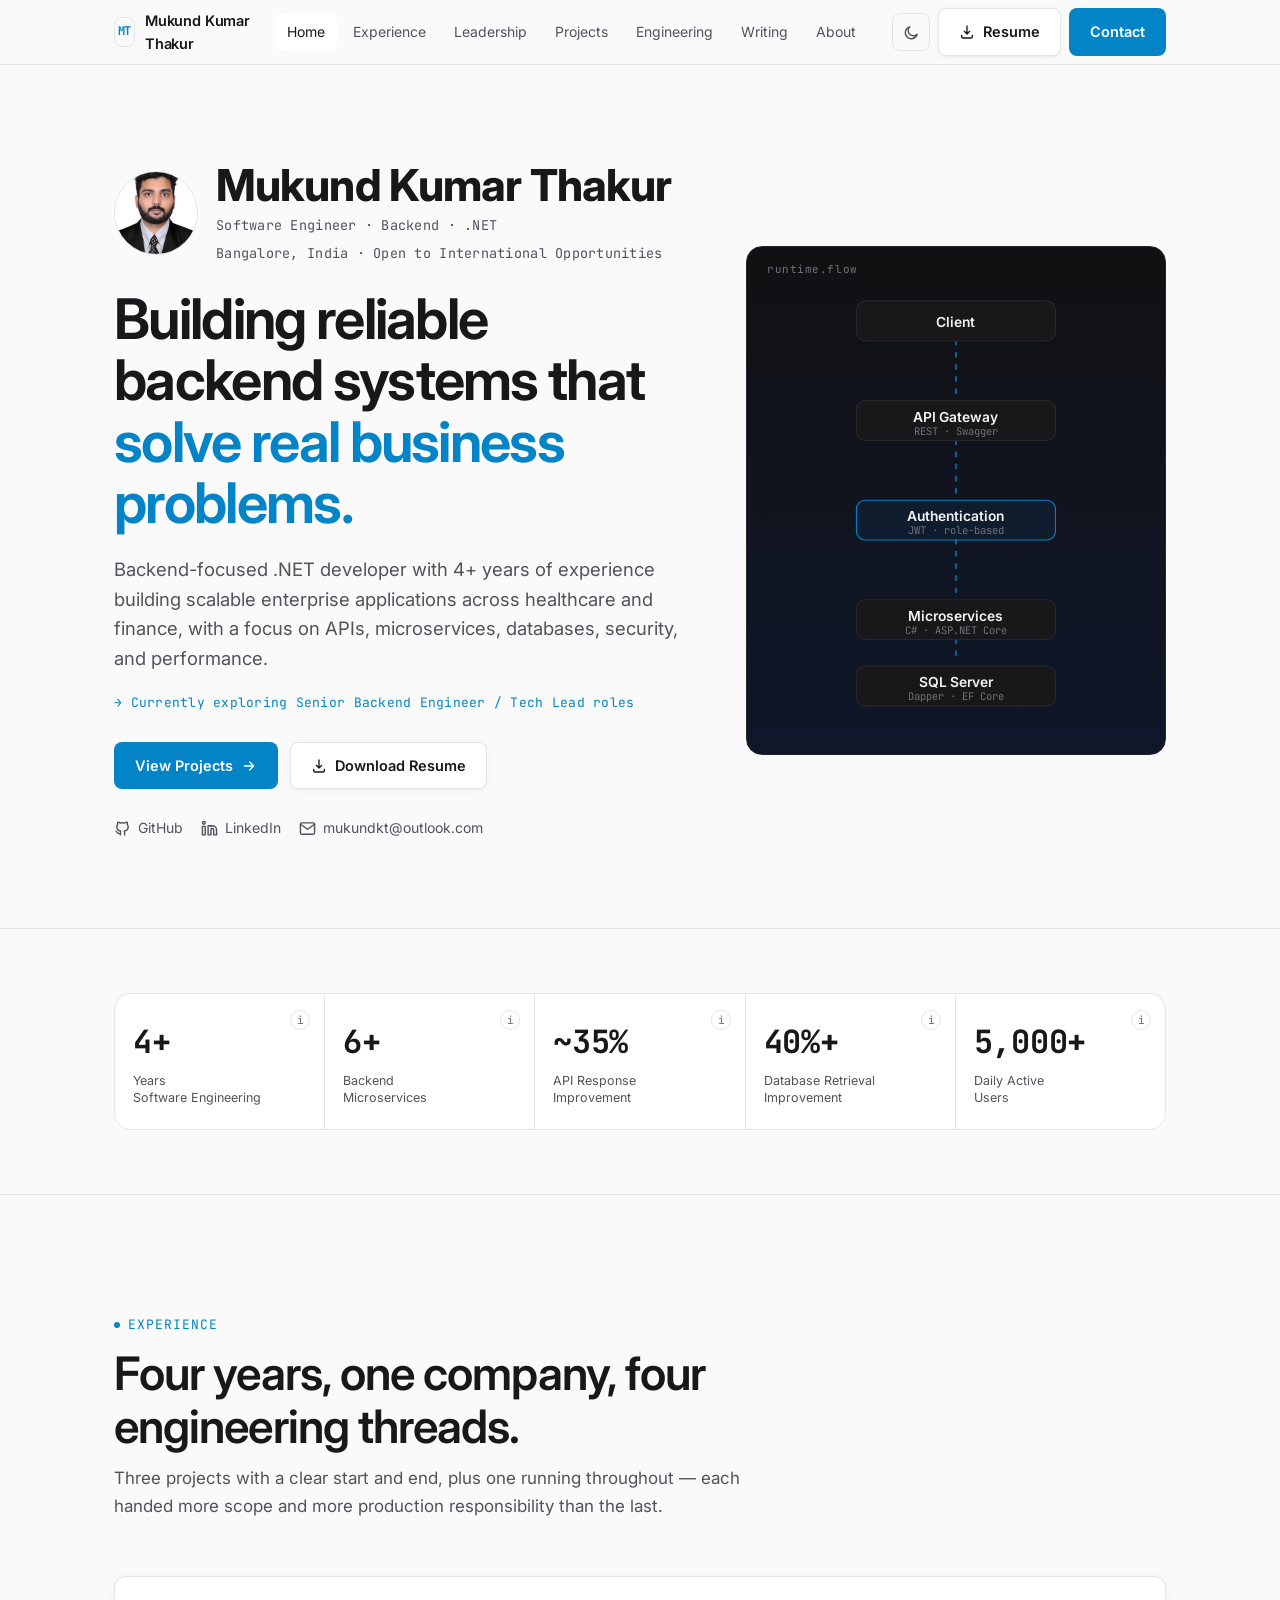
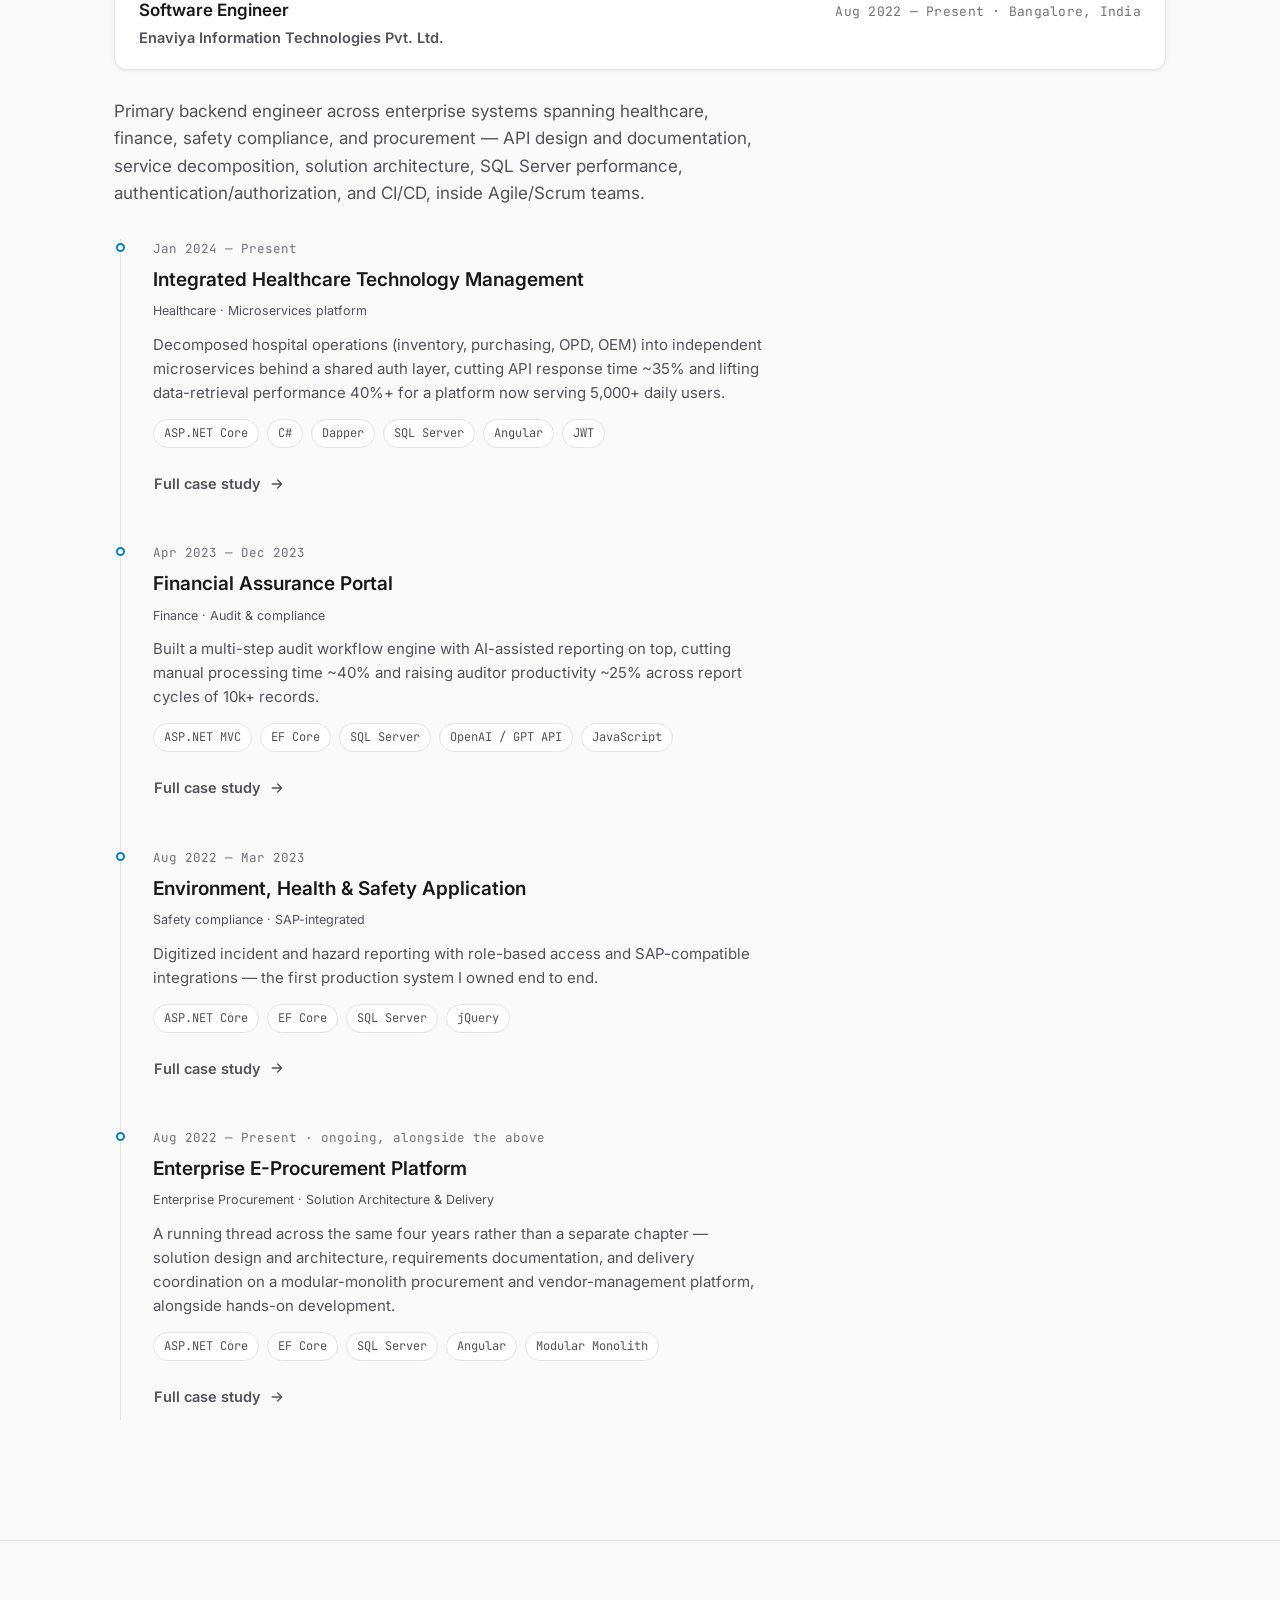
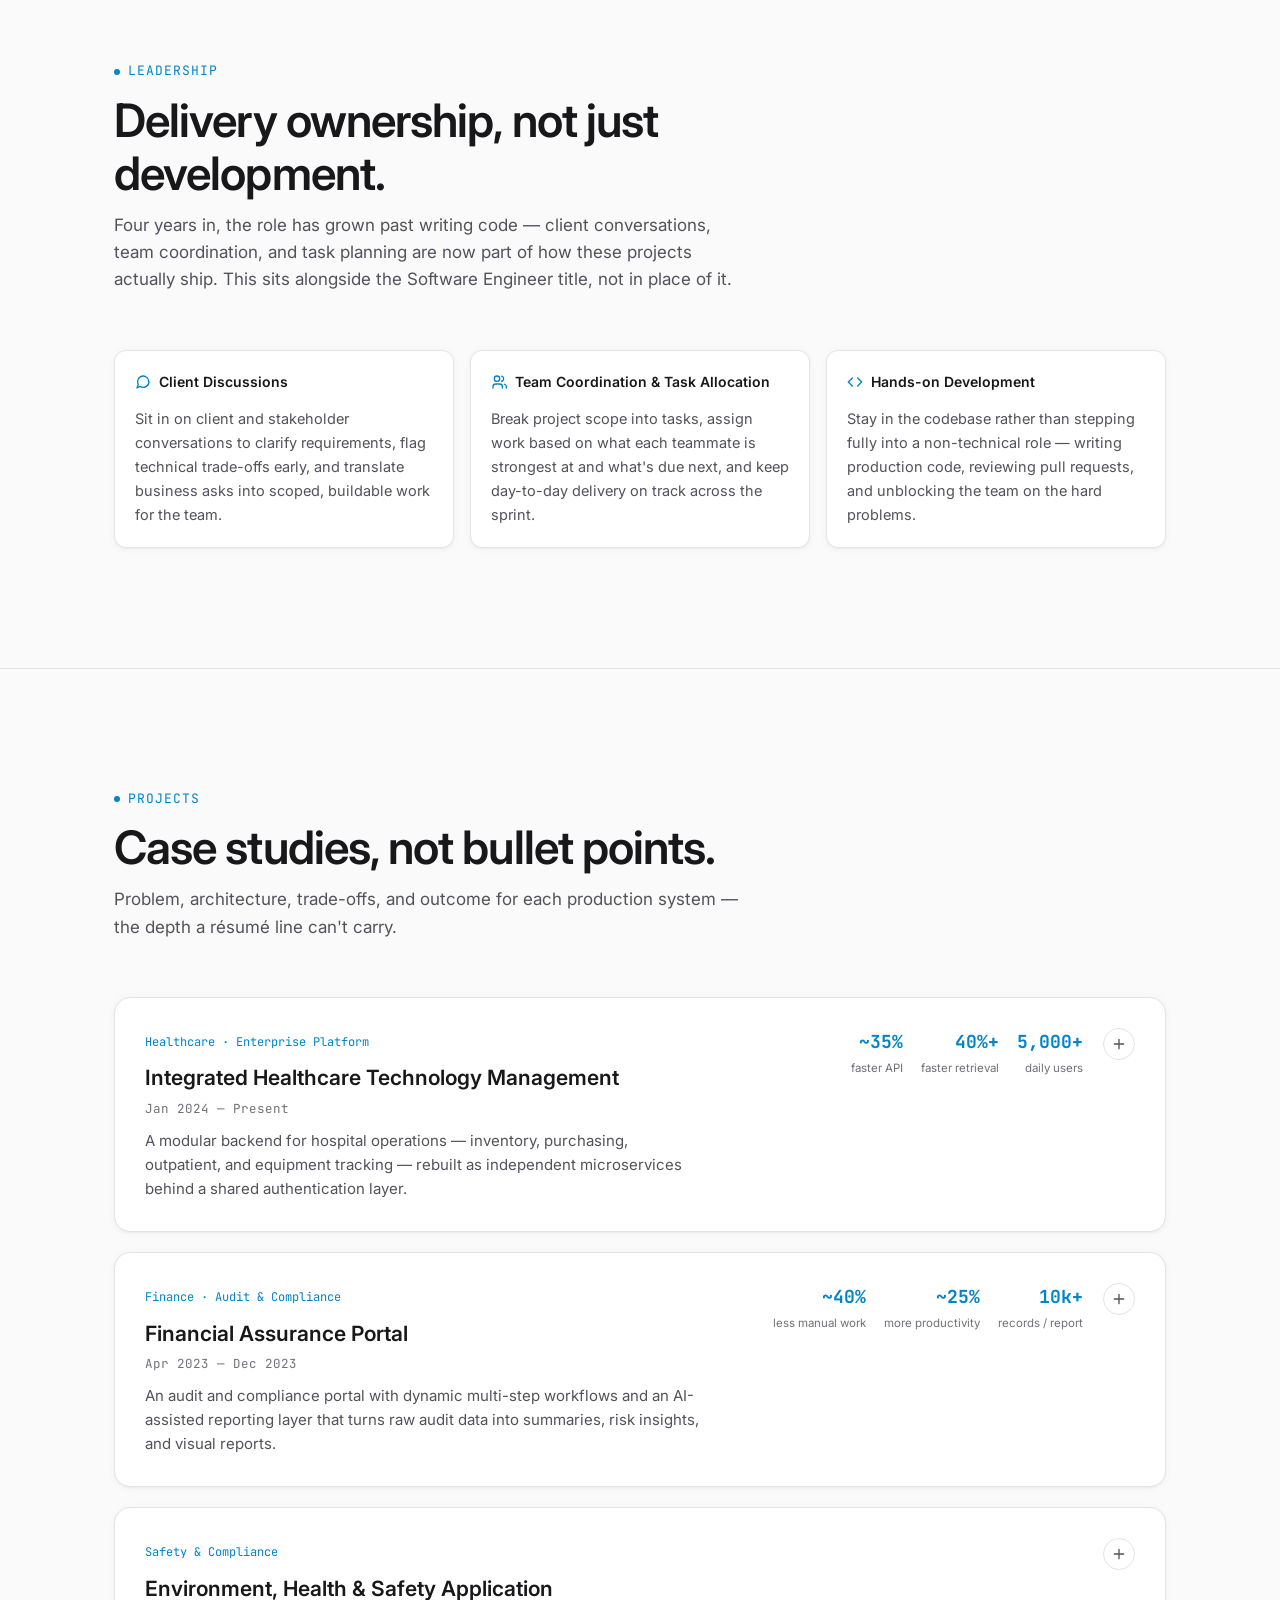
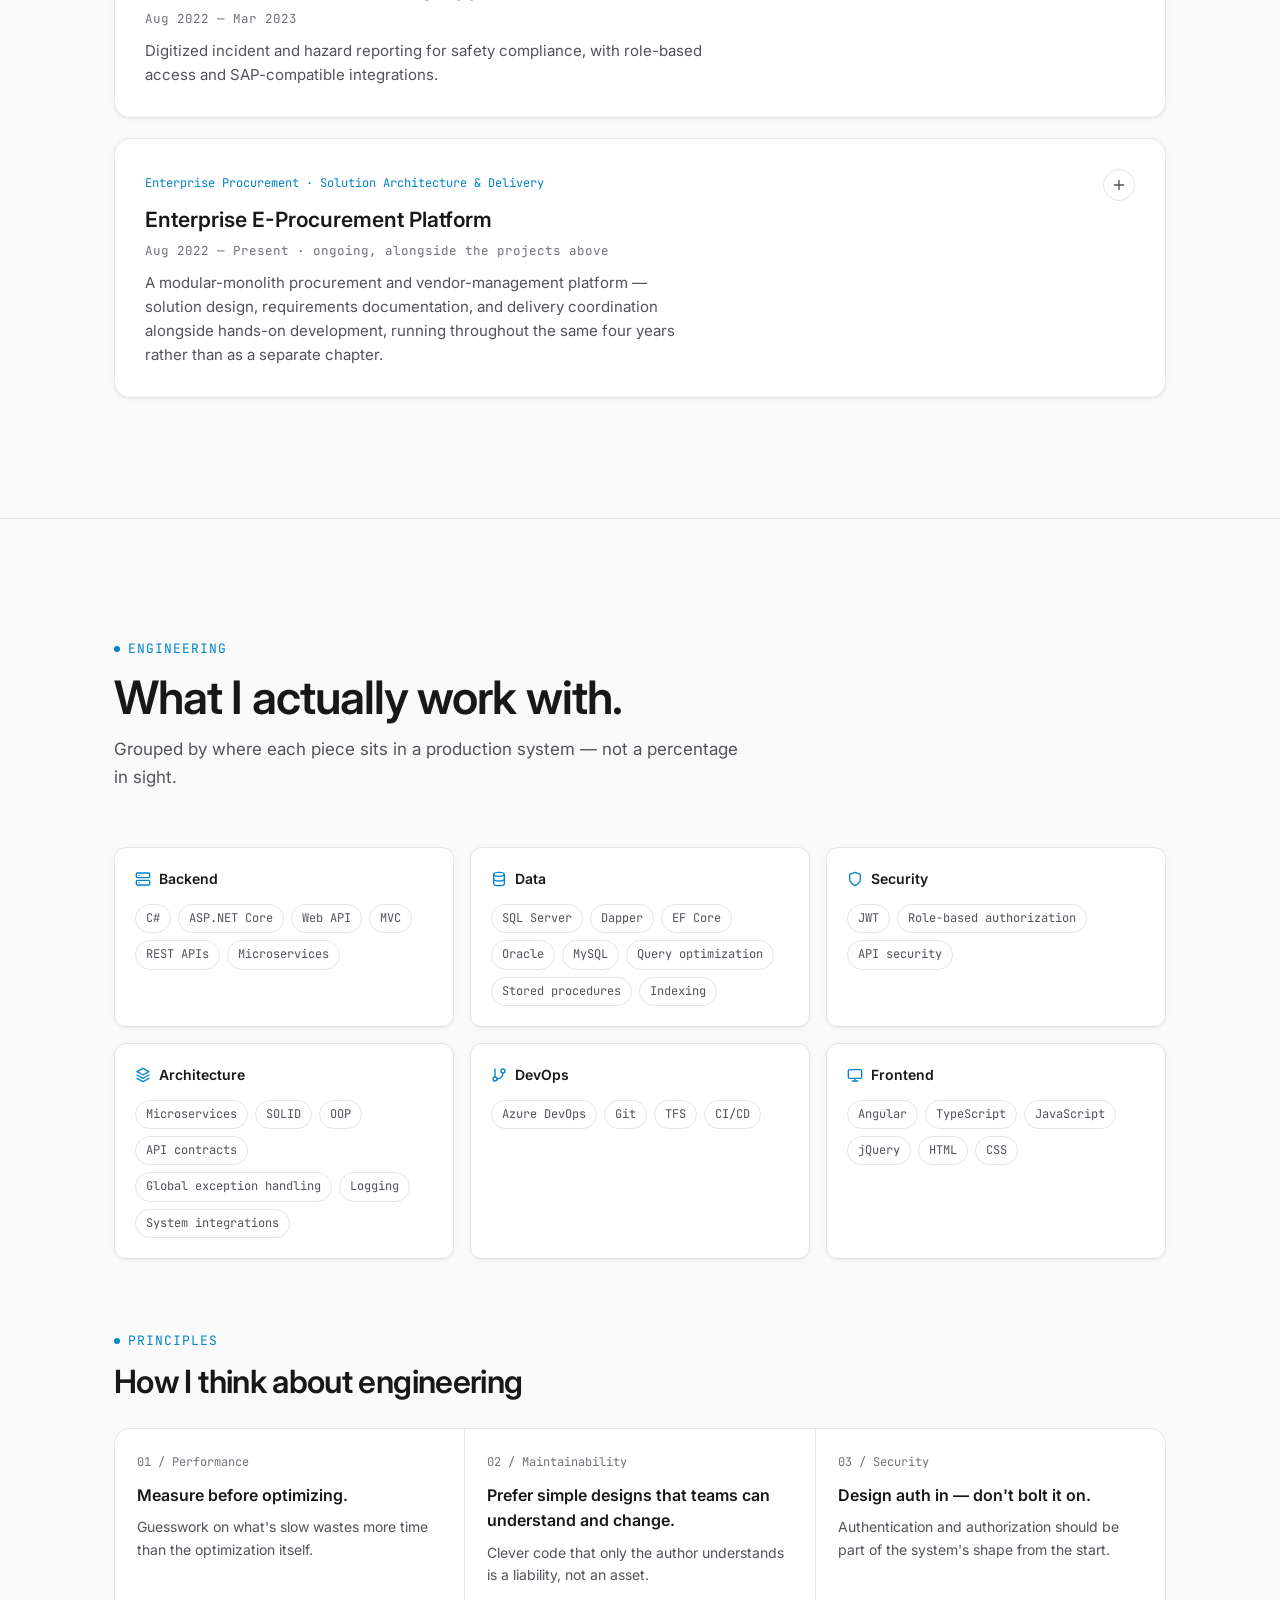
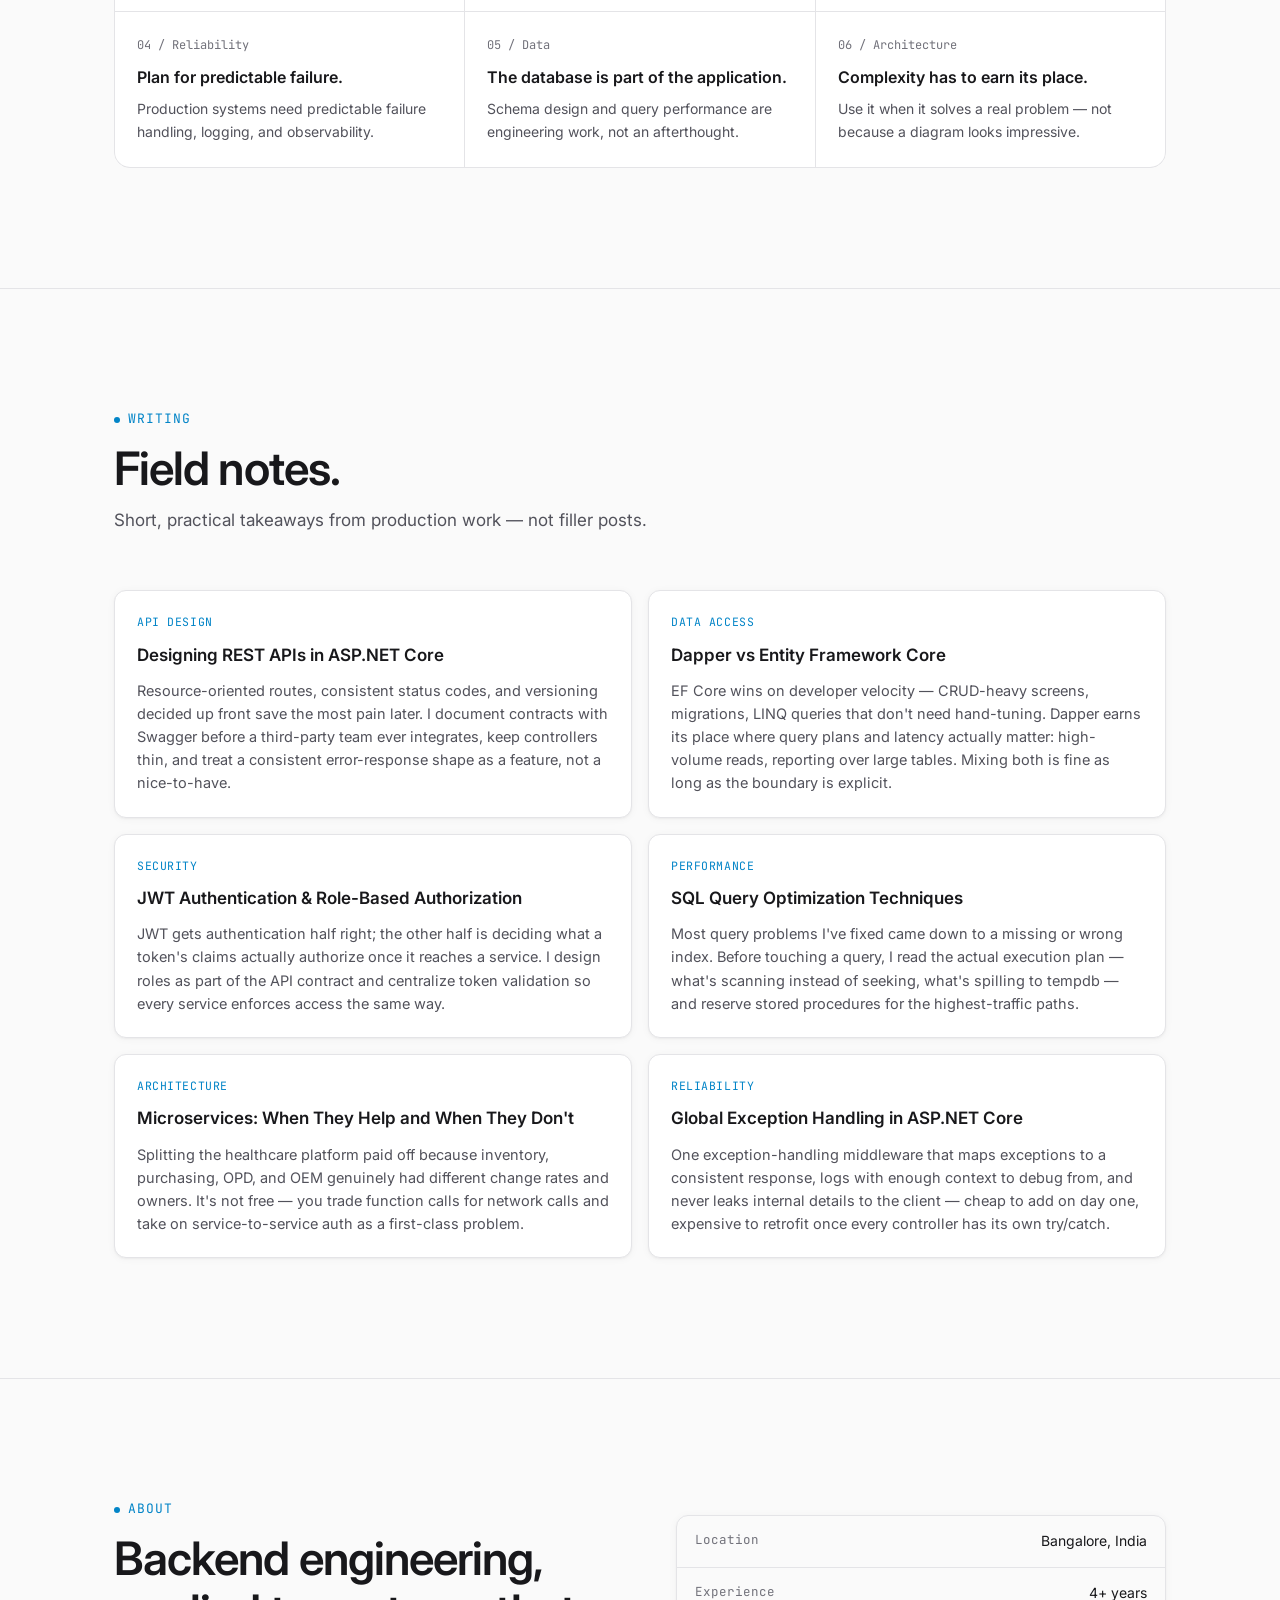
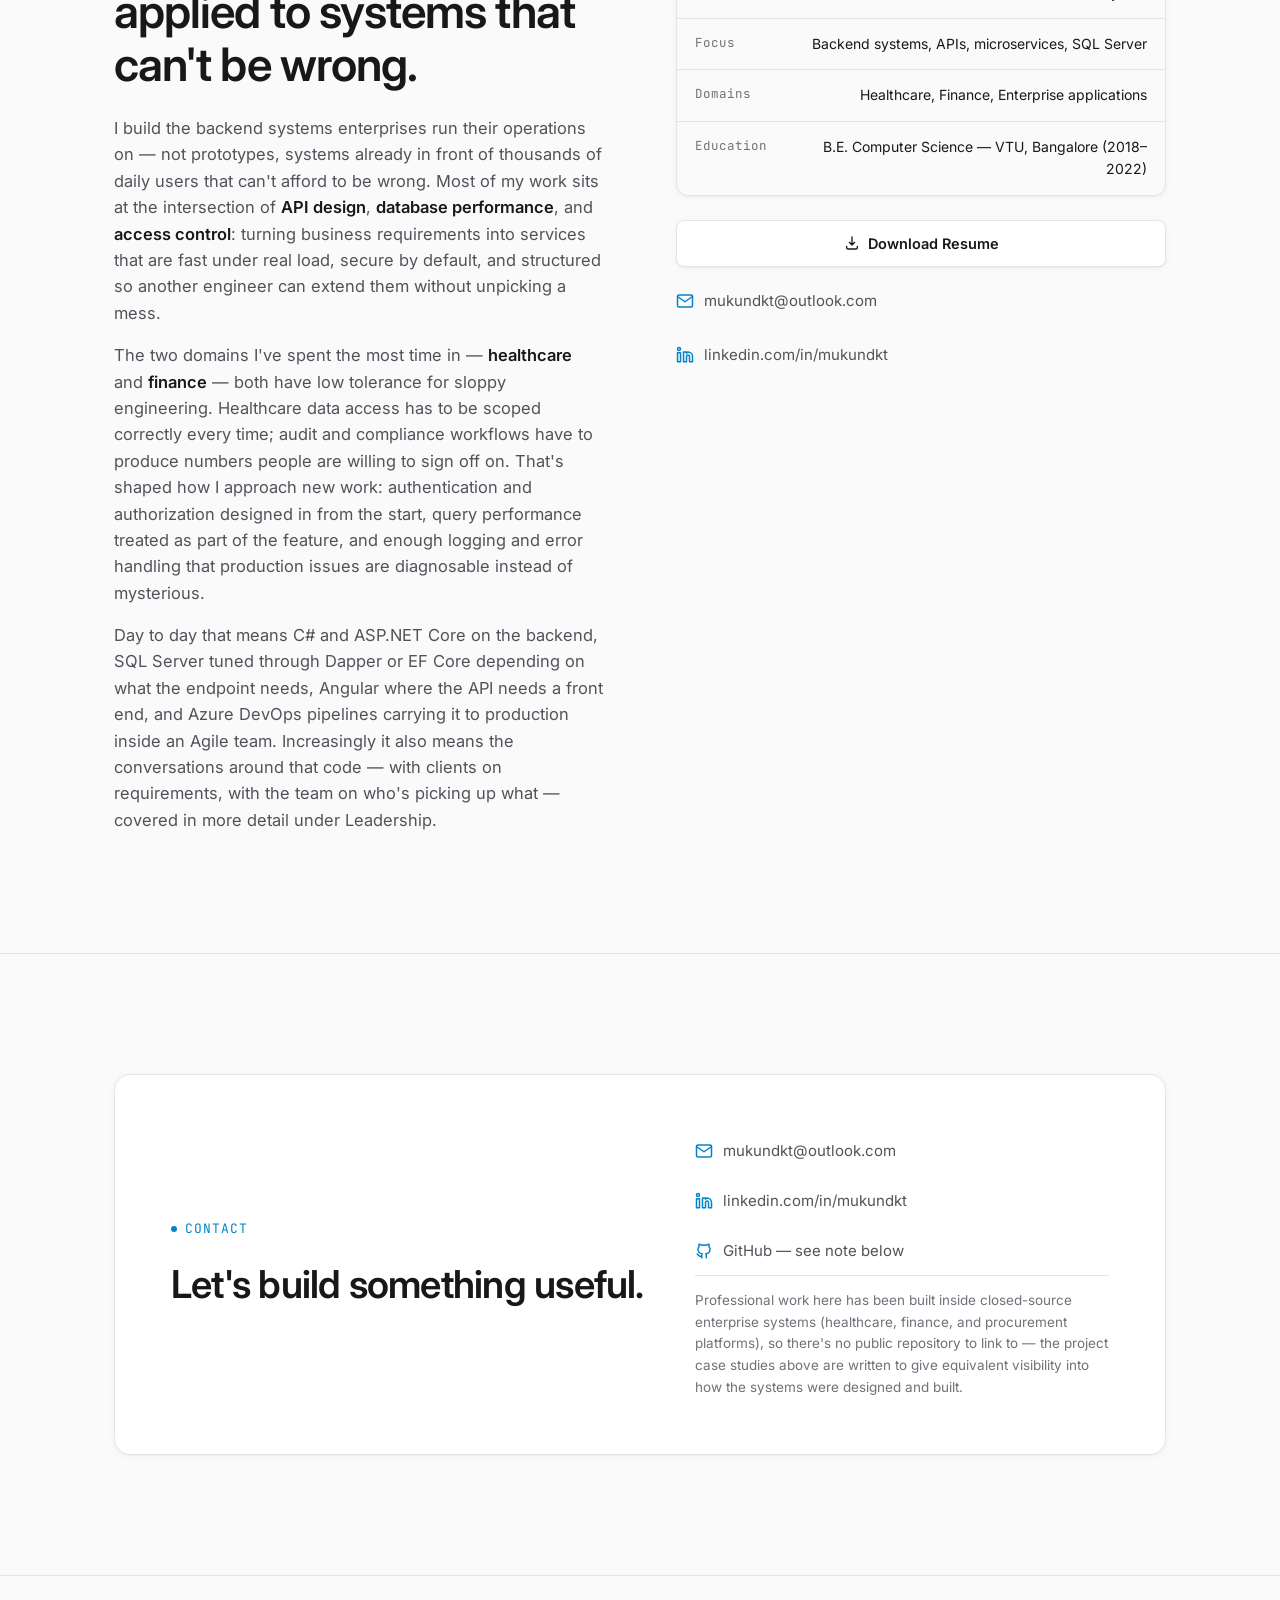
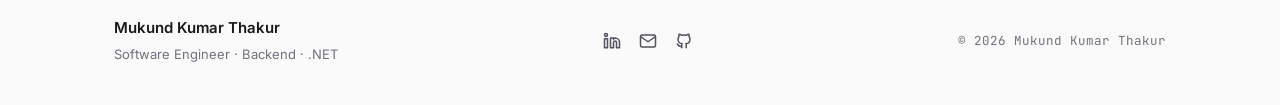
==== commit 3860c1b7: "Fix real nav overflow bug, finalize SEO URLs, add international positioning - Fix genuine horizontal" ====
--- a/public/index.html
+++ b/public/index.html
@@ -15,21 +15,23 @@
 <title>Mukund Kumar Thakur | Software Engineer</title>
 <meta name="description" content="Mukund Kumar Thakur — Software Engineer specializing in .NET, C#, ASP.NET Core, and microservices. 4+ years building backend systems, REST APIs, and SQL Server-backed platforms for healthcare and finance.">
 <meta name="author" content="Mukund Kumar Thakur">
-<link rel="canonical" href="https://mukundkt.dev/">
+<link rel="canonical" href="https://portfolio-fab7ou69x-code-raiders.vercel.app/">
 
 <!-- Open Graph -->
 <meta property="og:type" content="website">
 <meta property="og:title" content="Mukund Kumar Thakur | Software Engineer">
 <meta property="og:description" content="Backend-focused .NET developer with 4+ years of experience building scalable enterprise applications across healthcare and finance — APIs, microservices, databases, security, performance.">
-<meta property="og:url" content="https://mukundkt.dev/">
+<meta property="og:url" content="https://portfolio-fab7ou69x-code-raiders.vercel.app/">
 <meta property="og:site_name" content="Mukund Kumar Thakur">
-<meta property="og:image" content="https://mukundkt.dev/mukund-photo.jpg">
+<meta property="og:image" content="https://portfolio-fab7ou69x-code-raiders.vercel.app/og-image.png">
+<meta property="og:image:width" content="1200">
+<meta property="og:image:height" content="630">
 
 <!-- Twitter -->
-<meta name="twitter:card" content="summary">
+<meta name="twitter:card" content="summary_large_image">
 <meta name="twitter:title" content="Mukund Kumar Thakur | Software Engineer">
 <meta name="twitter:description" content="Backend-focused .NET developer — APIs, microservices, SQL Server, security, and performance for healthcare and finance platforms.">
-<meta name="twitter:image" content="https://mukundkt.dev/mukund-photo.jpg">
+<meta name="twitter:image" content="https://portfolio-fab7ou69x-code-raiders.vercel.app/og-image.png">
 
 <link rel="icon" type="image/svg+xml" href="favicon.svg">
 <meta name="theme-color" content="#FAFAFA">
@@ -46,7 +48,7 @@
   "@type": "Person",
   "name": "Mukund Kumar Thakur",
   "jobTitle": "Software Engineer",
-  "url": "https://mukundkt.dev/",
+  "url": "https://portfolio-fab7ou69x-code-raiders.vercel.app/",
   "email": "mailto:mukundkt@outlook.com",
   "address": { "@type": "PostalAddress", "addressLocality": "Bangalore", "addressCountry": "IN" },
   "sameAs": ["https://www.linkedin.com/in/mukundkt/"],
@@ -194,7 +196,8 @@
           <img class="hero-avatar" src="mukund-avatar.jpg" alt="Portrait of Mukund Kumar Thakur" width="84" height="84">
           <div>
             <p class="hero-name">Mukund Kumar Thakur</p>
-            <p class="hero-role text-mono">Software Engineer · Backend · .NET · Bangalore, India</p>
+            <p class="hero-role text-mono">Software Engineer · Backend · .NET</p>
+            <p class="hero-role text-mono">Bangalore, India · Open to International Opportunities</p>
           </div>
         </div>
         <h1 id="hero-heading">Building reliable backend systems that <span class="accent-text">solve real business problems.</span></h1>
--- a/public/styles.css
+++ b/public/styles.css
@@ -348,7 +348,7 @@
 .mobile-menu .nav-right { flex-direction: column; align-items: stretch; }
 .mobile-menu .btn { justify-content: center; }
 
-@media (max-width: 860px) {
+@media (max-width: 1120px) {
   .nav-links { display: none; }
   .nav-inner .nav-right .btn-secondary span,
   .nav-inner .nav-right .btn-ghost span { display: none; }
@@ -357,7 +357,7 @@
 @media (max-width: 480px) {
   .brand-name { display: none; }
 }
-@media (min-width: 861px) {
+@media (min-width: 1121px) {
   .mobile-menu { display: none !important; }
 }
 
